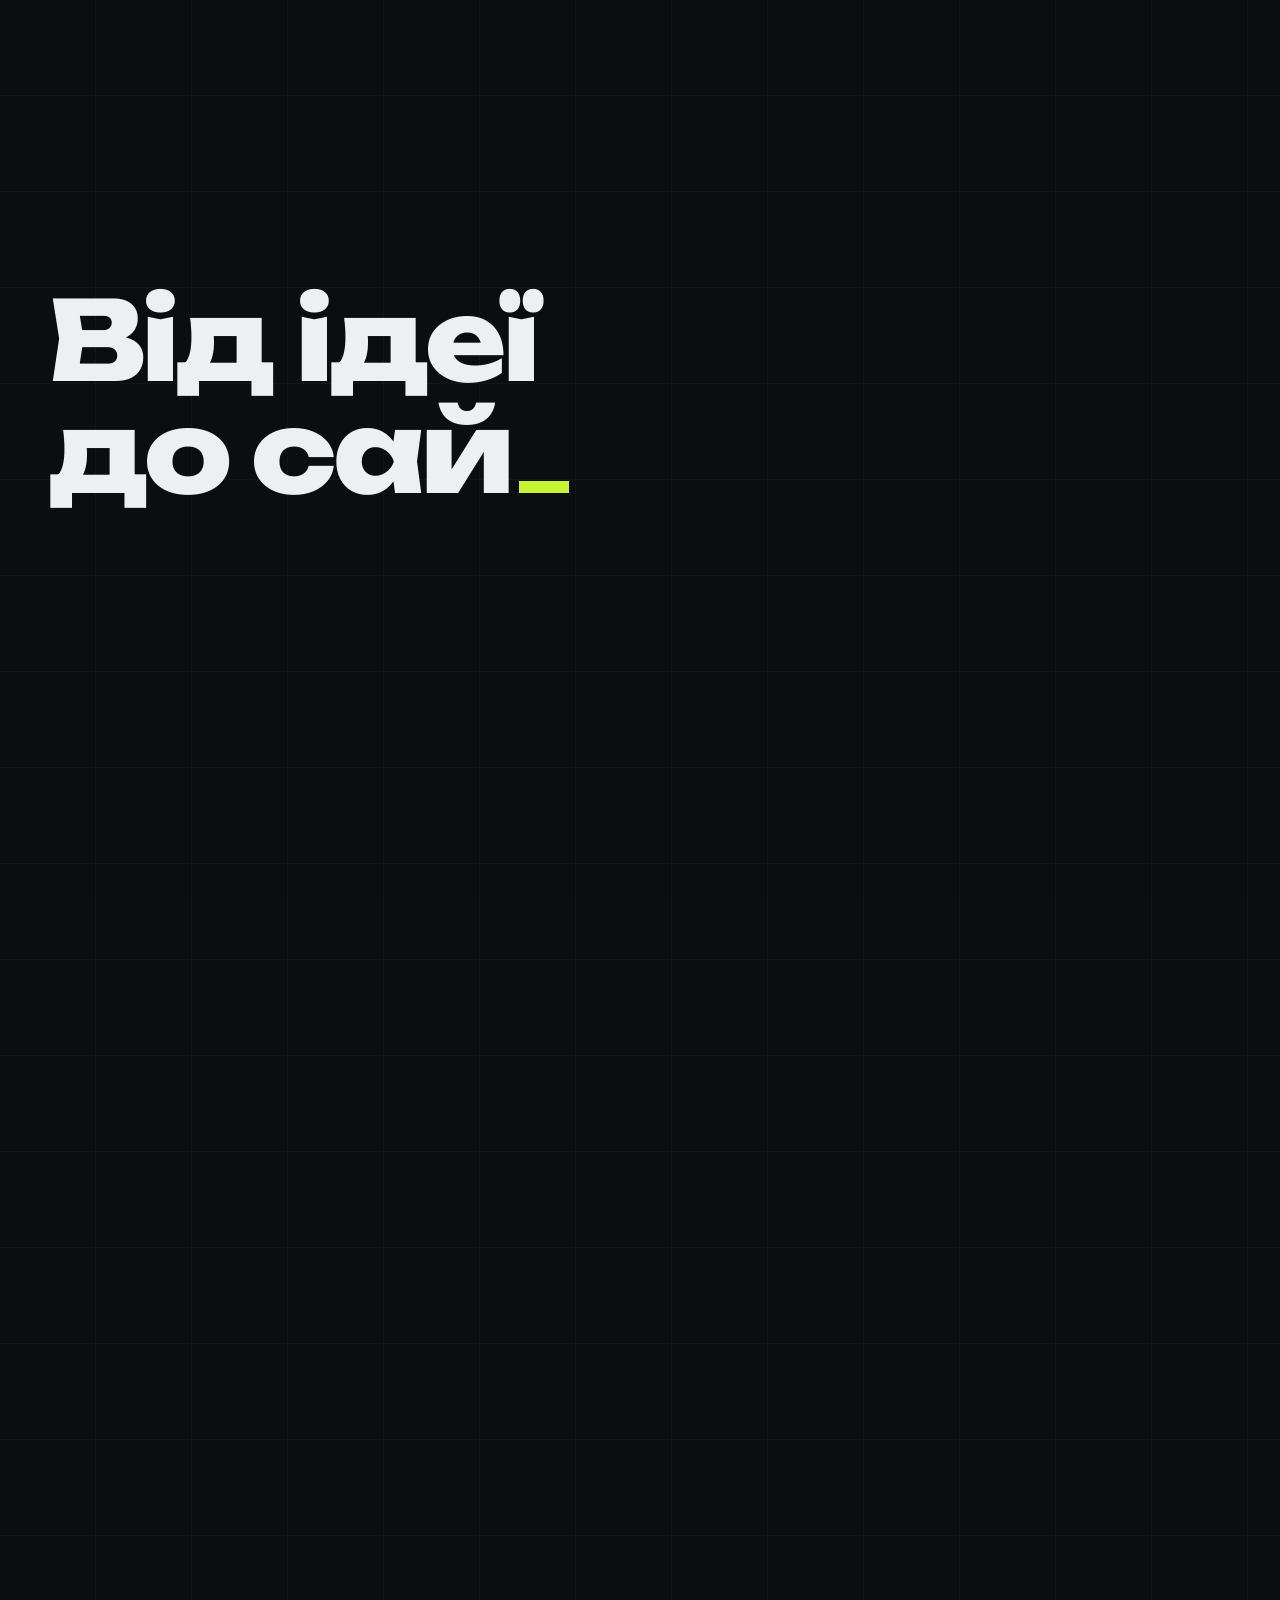
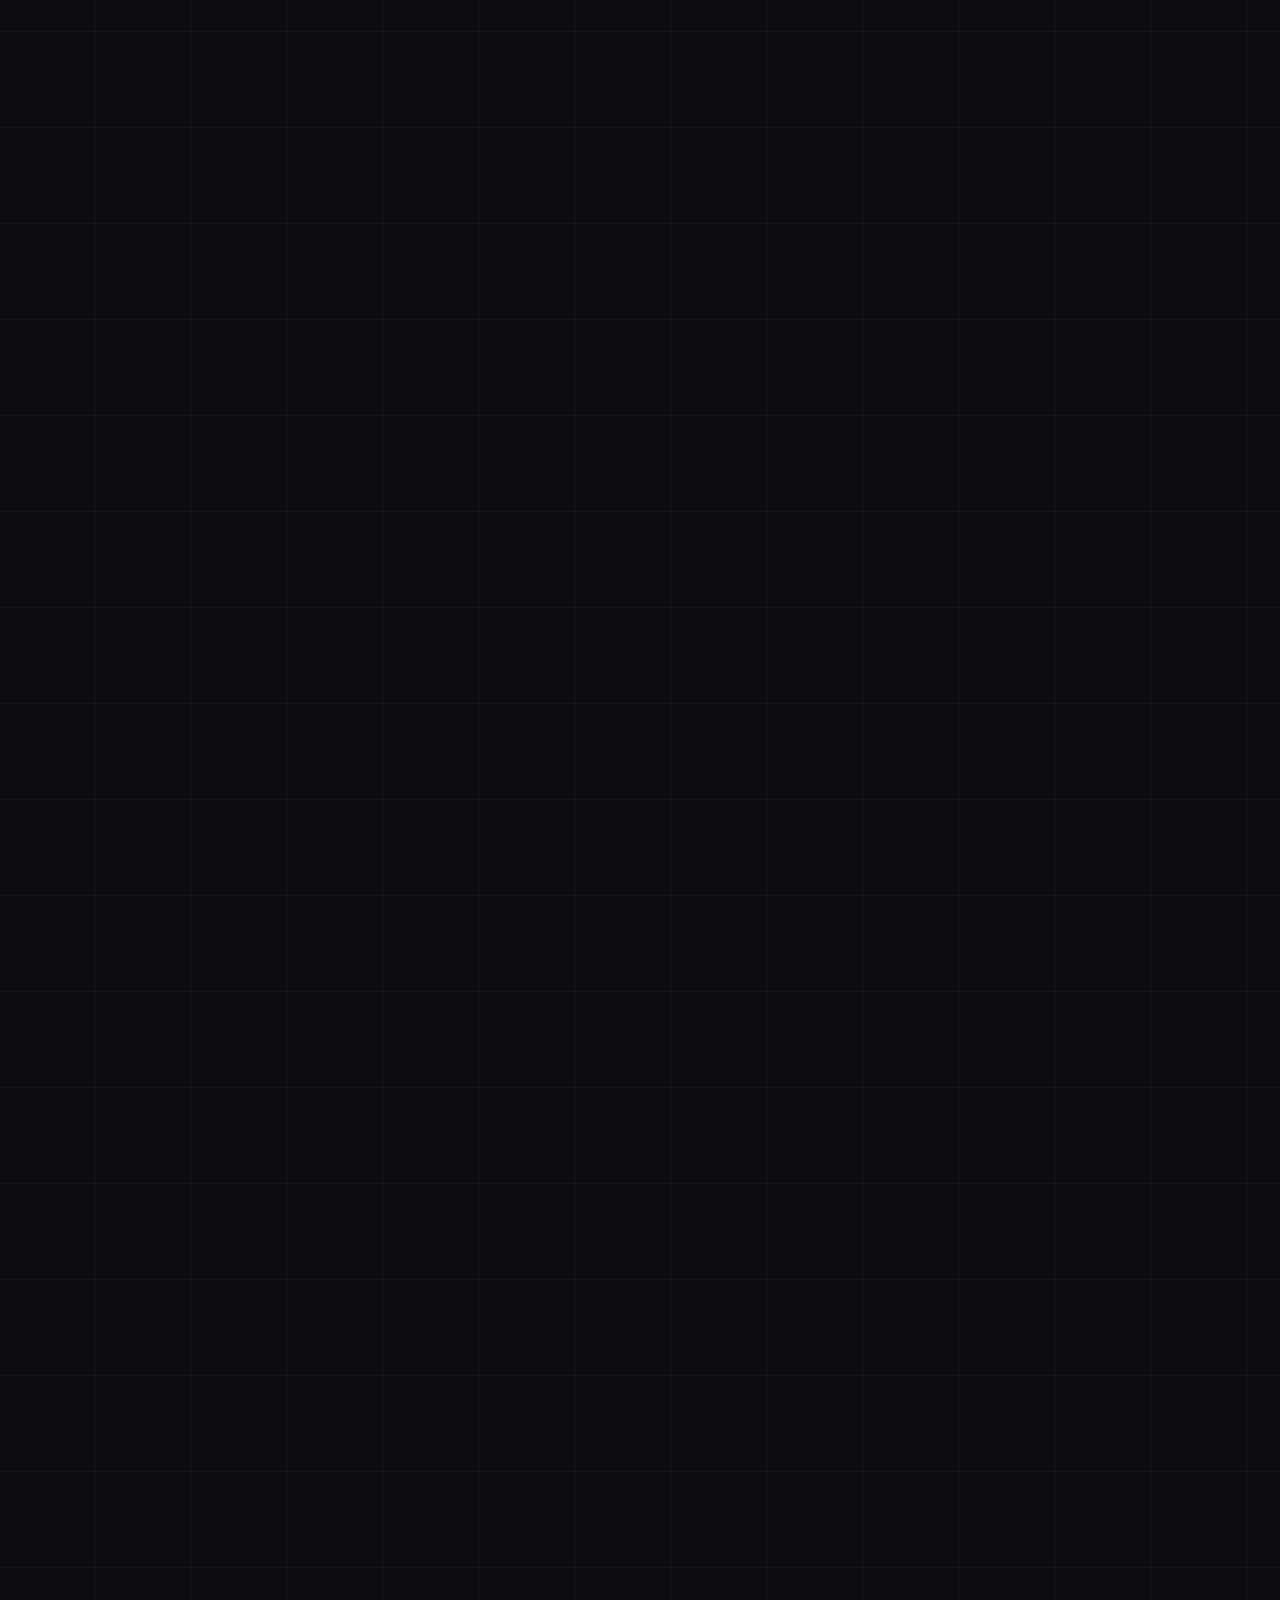
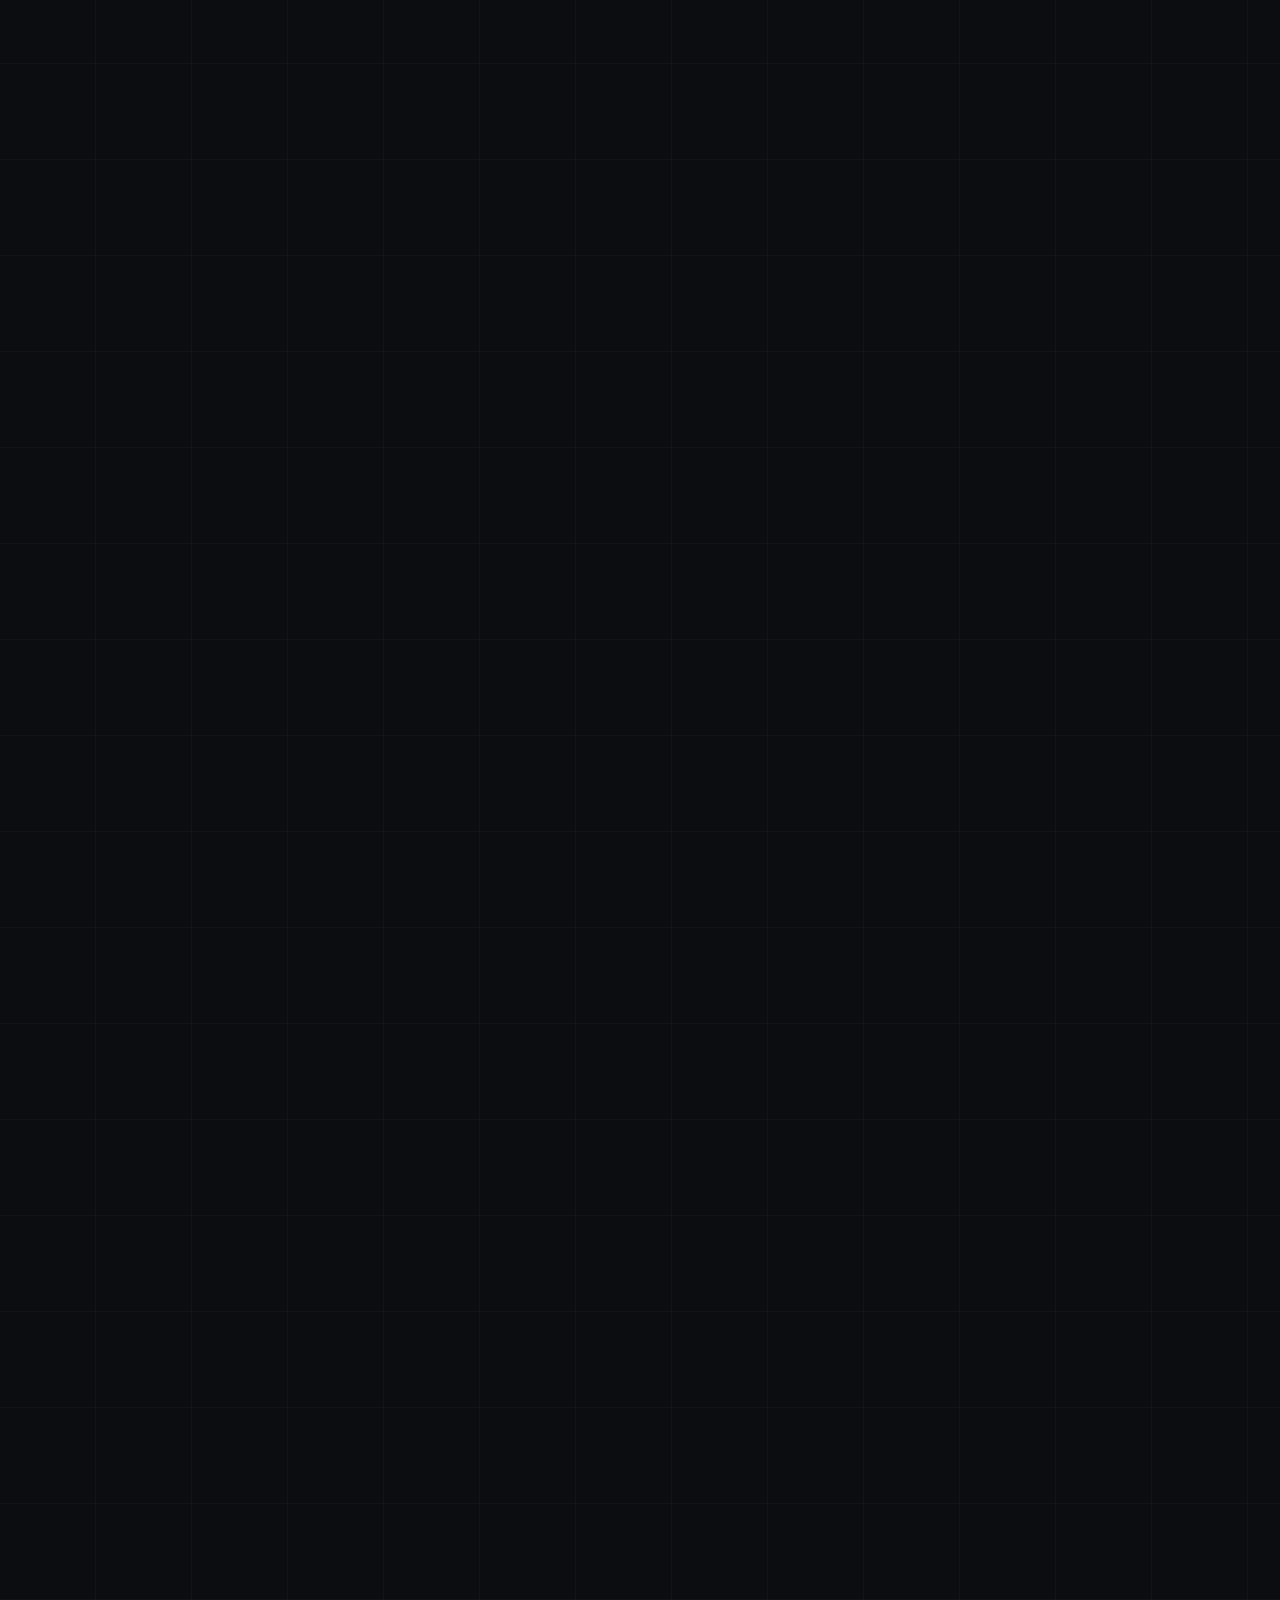
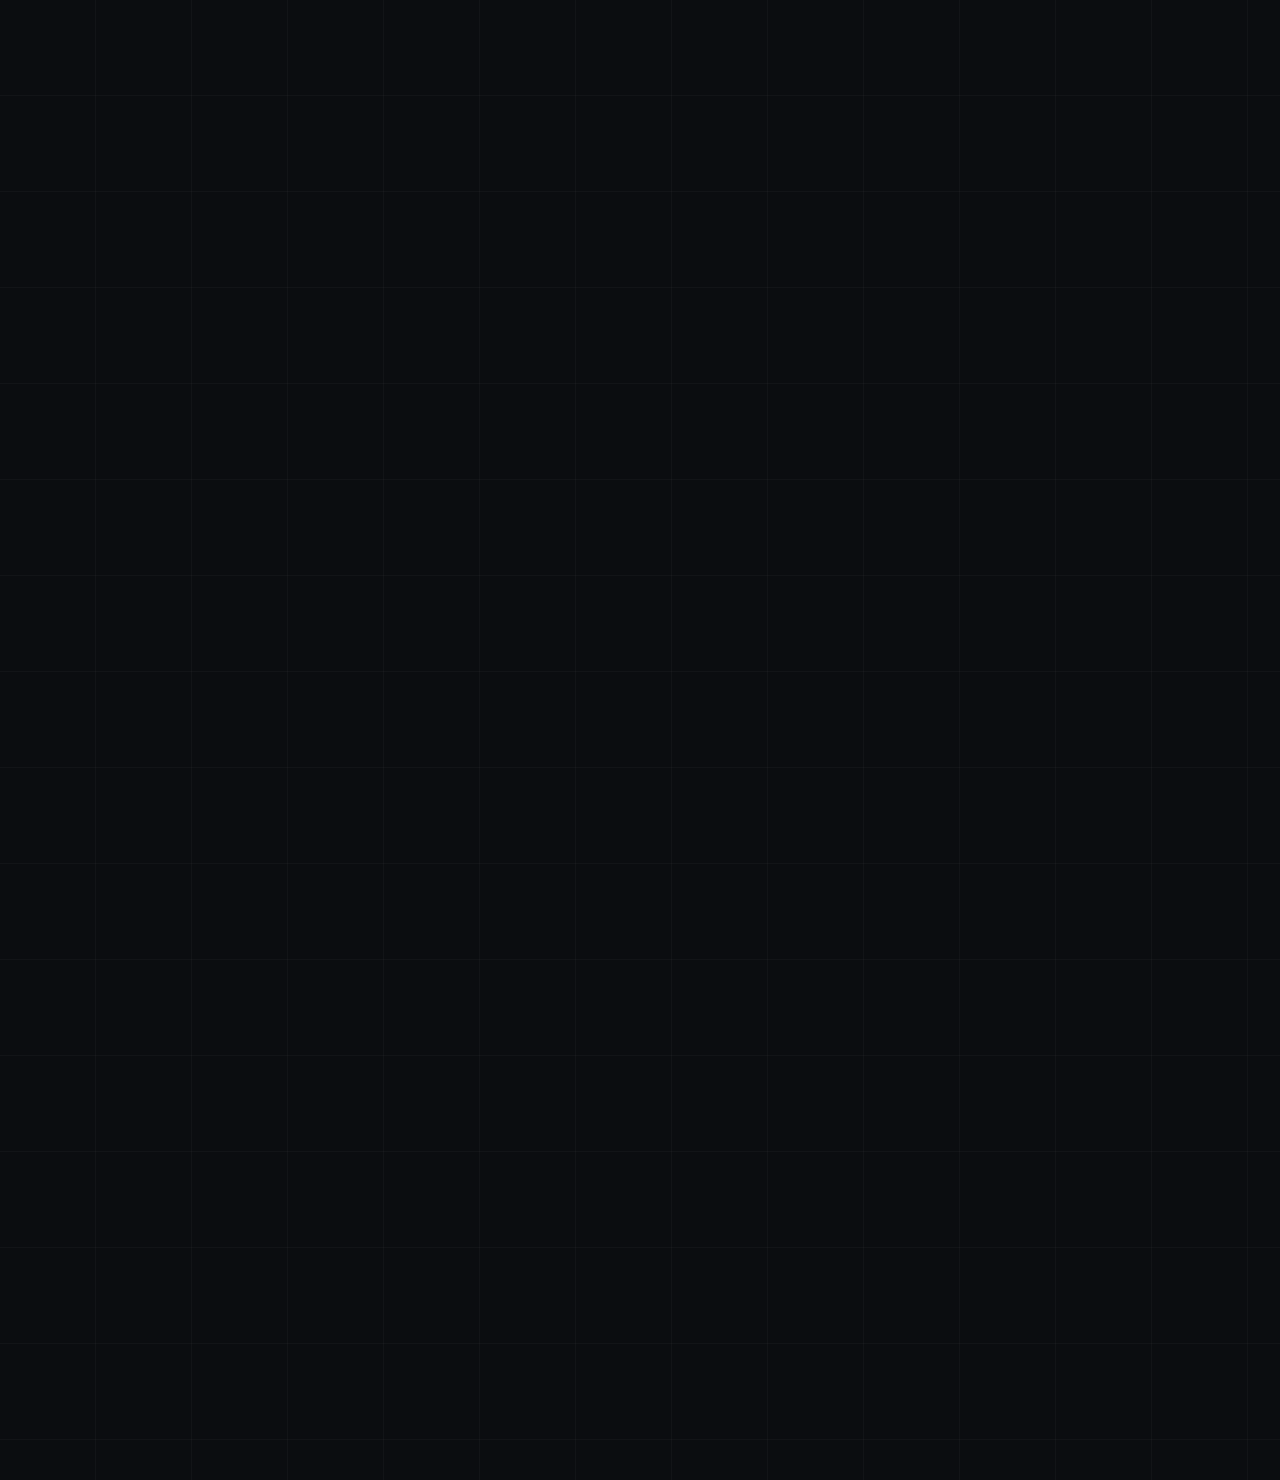
==== public/index.html @ 632d2061 "Роботи: список + велике прев'ю з перемиканням (десктоп), додано Техкарту Co-Authored-By: Claude Opus" ====
<!doctype html>
<html lang="uk">
<head>
<meta charset="utf-8">
<meta name="viewport" content="width=device-width,initial-scale=1">
<title>oleks_web — сайти для бізнесу під ключ</title>
<meta name="description" content="Лендинги та сайти для бізнесу, які приводять заявки одразу у ваш Telegram. Безкоштовний прототип першого екрана до оплати.">
<meta name="theme-color" content="#0B0D10">
<link rel="icon" href="favicon.svg" type="image/svg+xml">
<link rel="icon" href="favicon-32.png" sizes="32x32" type="image/png">
<link rel="apple-touch-icon" href="apple-touch-icon.png">
<meta property="og:type" content="website">
<meta property="og:url" content="https://oleks-web.pages.dev/">
<meta property="og:site_name" content="oleks_web">
<meta property="og:title" content="oleks_web — сайти для бізнесу під ключ">
<meta property="og:description" content="Сайти, які приводять заявки одразу у ваш Telegram. Безкоштовний прототип першого екрана до оплати.">
<meta property="og:image" content="https://oleks-web.pages.dev/og.jpg">
<meta property="og:image:width" content="1200">
<meta property="og:image:height" content="630">
<meta property="og:image:alt" content="oleks_web — Від ідеї до сайту, який продає">
<meta property="og:locale" content="uk_UA">
<meta name="twitter:card" content="summary_large_image">
<meta name="twitter:image" content="https://oleks-web.pages.dev/og.jpg">
<link rel="preconnect" href="https://fonts.googleapis.com">
<link rel="preconnect" href="https://fonts.gstatic.com" crossorigin>
<link href="https://fonts.googleapis.com/css2?family=Unbounded:wght@500;800&family=Onest:wght@400;500;600&family=JetBrains+Mono:wght@400;500&display=swap" rel="stylesheet">
<link rel="stylesheet" href="css/style.css?v=20261127">
</head>
<body class="intro">

<header class="hdr" id="hdr">
  <a href="#top" class="logo" aria-label="oleks_web — на початок"><b>o<span class="cur still"></span></b>oleks_web</a>
  <nav class="nav">
    <a href="#work">Роботи</a>
    <a href="#reviews">Відгуки</a>
    <a href="#process">Як працюю</a>
    <a href="#prices">Ціни</a>
    <a href="#faq">Питання</a>
    <a href="https://www.instagram.com/oleks_web/" target="_blank" rel="noopener" class="ig" aria-label="Instagram oleks_web"><svg viewBox="0 0 24 24" width="18" height="18" aria-hidden="true"><rect x="3" y="3" width="18" height="18" rx="5" fill="none" stroke="currentColor" stroke-width="1.8"/><circle cx="12" cy="12" r="4" fill="none" stroke="currentColor" stroke-width="1.8"/><circle cx="17.3" cy="6.7" r="1.2" fill="currentColor"/></svg></a>
    <a href="https://t.me/LysOleksandr" data-tg="header" target="_blank" rel="noopener" class="pill pill-tg">Telegram ↗</a>
  </nav>
</header>


<main id="top">

  <!-- ============ HERO ============ -->
  <section class="hero wrap">
    <canvas class="hero-grid" id="heroGrid" aria-hidden="true"></canvas>
    <h1 class="h1" id="h1" aria-label="Від ідеї до сайту, який продає"><span class="line"><span class="cur"></span></span></h1>
    <div class="foot">
      <p class="sub reveal" data-r>Розробка сайтів, з яких клієнт одразу розуміє, що ви пропонуєте, — і залишає заявку. Спершу безкоштовний прототип першого екрана: ви бачите свій сайт ще до оплати.</p>
      <div class="cta-row reveal d1" data-r id="heroCta">
        <a href="#work" class="tlink">Подивитися роботи</a>
        <a href="https://t.me/LysOleksandr" data-tg="hero" target="_blank" rel="noopener" class="btn">Отримати прототип безкоштовно</a>
      </div>
    </div>
    <div class="meta reveal d2" data-r><ul class="hfacts"><li>дизайн з нуля під ваш бізнес</li><li>прототип за 1–3 дні — безкоштовно</li><li>заявки одразу у ваш Telegram</li></ul><span>гортайте ↓</span></div>
  </section>

  <!-- ============ РОБОТИ ============ -->
  <section class="work wrap" id="work">
    <h2 class="h2">Кожен сайт — під <span id="kw1">конкретний бізнес</span></h2>

    <div class="wl">
      <div class="bento" id="wlist">
        <article class="case wi on" data-i="0" data-url="https://petrivska.com" data-host="petrivska.com">
          <a class="shot" href="https://petrivska.com" target="_blank" rel="noopener">
            <span class="bar"><i></i><i></i><i></i><em>petrivska.com</em></span>
            <span class="win"><img src="assets/img/cases/ecomind.jpg" alt="Сайт EcoMind System — перший екран" width="1600" height="1000" loading="lazy"></span>
          </a>
          <button class="wi-head" type="button"><span class="wi-name h3">EcoMind System</span><span class="tag">Бізнес-коучинг</span><i class="wi-bar" aria-hidden="true"></i></button>
          <p class="desc">Сайт для бізнес-коуча Валентини Петрівської. Послуги, підхід і запис на консультацію — заявки приходять одразу в Telegram.</p>
          <a class="go" href="https://petrivska.com" target="_blank" rel="noopener">petrivska.com ↗</a>
        </article>
        <article class="case wi" data-i="1" data-url="https://vndetail.com" data-host="vndetail.com">
          <a class="shot" href="https://vndetail.com" target="_blank" rel="noopener">
            <span class="bar"><i></i><i></i><i></i><em>vndetail.com</em></span>
            <span class="win"><img src="assets/img/cases/vn-detail.jpg" alt="Сайт VN Detail — перший екран" width="1600" height="1000" loading="lazy"></span>
          </a>
          <button class="wi-head" type="button"><span class="wi-name h3">VN Detail</span><span class="tag">Детейлінг · Вінниця</span><i class="wi-bar" aria-hidden="true"></i></button>
          <p class="desc">Клієнт надсилає фото авто й отримує оцінку, заявки — одразу в Telegram. Ціни й фото власник оновлює сам через адмінку.</p>
          <a class="go" href="https://vndetail.com" target="_blank" rel="noopener">vndetail.com ↗</a>
        </article>
        <article class="case wi" data-i="2" data-url="https://tekhkarta.pages.dev" data-host="tekhkarta.pages.dev">
          <a class="shot" href="https://tekhkarta.pages.dev" target="_blank" rel="noopener">
            <span class="bar"><i></i><i></i><i></i><em>tekhkarta.pages.dev</em></span>
            <span class="win"><img src="assets/img/cases/tekhkarta.jpg" alt="Сайт Техкарта — перший екран" width="1600" height="1000" loading="lazy"></span>
          </a>
          <button class="wi-head" type="button"><span class="wi-name h3">Техкарта</span><span class="tag">Ресторанний консалтинг</span><i class="wi-bar" aria-hidden="true"></i></button>
          <p class="desc">Сайт бренд-шефа, який відкриває заклади під ключ: фастфуд, кав'ярні, піцерії. Від порожнього приміщення до першого гостя — з цінами й етапами одразу на сайті.</p>
          <a class="go" href="https://tekhkarta.pages.dev" target="_blank" rel="noopener">tekhkarta.pages.dev ↗</a>
        </article>
        <article class="case wi" data-i="3" data-url="https://happy-finance-site.netlify.app" data-host="happy-finance-site.netlify.app">
          <a class="shot" href="https://happy-finance-site.netlify.app" target="_blank" rel="noopener">
            <span class="bar"><i></i><i></i><i></i><em>happy-finance-site.netlify.app</em></span>
            <span class="win"><img src="assets/img/cases/happy-finance.jpg" alt="Сайт Happy Finance — перший екран" width="1600" height="1000" loading="lazy"></span>
          </a>
          <button class="wi-head" type="button"><span class="wi-name h3">Happy Finance</span><span class="tag">Бухгалтерія · Кропивницький</span><i class="wi-bar" aria-hidden="true"></i></button>
          <p class="desc">Скрол-історія «робочий день 9:00 → 17:00» показує, від чого звільняє бухгалтерський супровід.</p>
          <a class="go" href="https://happy-finance-site.netlify.app" target="_blank" rel="noopener">happy-finance-site.netlify.app ↗</a>
        </article>
        <article class="case wi" data-i="4" data-url="https://korona-hills.netlify.app" data-host="korona-hills.netlify.app">
          <a class="shot" href="https://korona-hills.netlify.app" target="_blank" rel="noopener">
            <span class="bar"><i></i><i></i><i></i><em>korona-hills.netlify.app</em></span>
            <span class="win"><img src="assets/img/cases/krona-hills.jpg" alt="Сайт Krona Hills — перший екран" width="1600" height="1000" loading="lazy"></span>
          </a>
          <button class="wi-head" type="button"><span class="wi-name h3">Krona Hills</span><span class="tag">Нерухомість</span><i class="wi-bar" aria-hidden="true"></i></button>
          <p class="desc">Лендинг ЖК у лісі, який продає не квадратні метри, а життя серед сосен. Інтерактивна мапа, калькулятор, хід будівництва.</p>
          <a class="go" href="https://korona-hills.netlify.app" target="_blank" rel="noopener">korona-hills.netlify.app ↗</a>
        </article>
      </div>
      <div class="wprev" aria-hidden="true">
        <a class="shot" id="featShot" href="https://petrivska.com" target="_blank" rel="noopener" tabindex="-1">
          <span class="bar"><i></i><i></i><i></i><em id="wpHost">petrivska.com</em></span>
          <span class="win">
          <img class="wp-img on" src="assets/img/cases/ecomind.jpg" alt="" width="1600" height="1000">
          <img class="wp-img" src="assets/img/cases/vn-detail.jpg" alt="" width="1600" height="1000" loading="lazy">
          <img class="wp-img" src="assets/img/cases/tekhkarta.jpg" alt="" width="1600" height="1000" loading="lazy">
          <img class="wp-img" src="assets/img/cases/happy-finance.jpg" alt="" width="1600" height="1000" loading="lazy">
          <img class="wp-img" src="assets/img/cases/krona-hills.jpg" alt="" width="1600" height="1000" loading="lazy">
          </span>
        </a>
        <div class="wp-info"><p class="desc" id="wpDesc">Сайт для бізнес-коуча Валентини Петрівської. Послуги, підхід і запис на консультацію — заявки приходять одразу в Telegram.</p><a class="go" id="wpGo" href="https://petrivska.com" target="_blank" rel="noopener" tabindex="-1">petrivska.com ↗</a></div>
      </div>
    </div>
    <div class="dots" id="dots" aria-hidden="true"><i class="on"></i><i></i><i></i><i></i><i></i></div>
  </section>

  <!-- ============ ВІДГУКИ ============ -->
  <section class="reviews wrap" id="reviews">
    <h2 class="h2">Що кажуть клієнти</h2>
    <div class="rv-grid">
      <figure class="rv">
        <button class="note-vid" id="noteVid" type="button" aria-label="Увімкнути відгук зі звуком">
          <video id="review" src="assets/video/review-valentyna.mp4" poster="assets/video/review-poster.jpg" muted loop playsinline preload="metadata"></video>
          <span class="snd" id="snd">🔊 Слухати</span>
        </button>
        <blockquote><p>«Співпраця була надзвичайно легкою й комфортною. Все було прийнято до уваги — зроблено так, як я тільки могла мріяти.»</p></blockquote>
        <figcaption><b>Валентина Петрівська</b><span>бізнес-коуч, засновниця EcoMind System</span><a class="go" href="https://petrivska.com" target="_blank" rel="noopener">petrivska.com ↗</a></figcaption>
      </figure>
      <figure class="rv">
        <span class="rv-ava"><img src="assets/img/vn-detail-logo.jpg" alt="Логотип VN Detail" width="148" height="148" loading="lazy"></span>
        <blockquote><p>«Все супер! Роботу виконано швидко й чітко, враховано всі деталі, завжди на зв'язку. Гарний підхід до роботи.»</p></blockquote>
        <figcaption><b>VN Detail</b><span>детейлінг-студія, Вінниця</span><a class="go" href="https://vndetail.com" target="_blank" rel="noopener">vndetail.com ↗</a></figcaption>
      </figure>
    </div>
  </section>

  <!-- ============ ЯК ПРАЦЮЮ ============ -->
  <section class="process wrap" id="process">
    <h2 class="h2">Від першого повідомлення до&nbsp;<span id="kw2">заявок із сайту</span></h2>
    <ol class="flow" id="flow">
      <li class="fs">
        <div class="fs-top"><span class="fs-n">01</span><span class="fs-t">5 хв</span></div>
        <h3>Пишете в Telegram</h3>
        <p>Пара слів про бізнес і посилання на Instagram.</p>
      </li>
      <li class="fs">
        <div class="fs-top"><span class="fs-n">02</span><span class="fs-t">1–3 дні</span></div>
        <h3>Прототип першого екрана</h3>
        <p>Безкоштовно — ви бачите сайт ще до оплати.</p>
      </li>
      <li class="fs">
        <div class="fs-top"><span class="fs-n">03</span><span class="fs-t">3–7 днів</span></div>
        <h3>Доопрацьовуємо разом</h3>
        <p>Тексти, фото, ціни — два кола правок у ціні.</p>
      </li>
      <li class="fs">
        <div class="fs-top"><span class="fs-n">04</span><span class="fs-t">1 день</span></div>
        <h3>Запуск і заявки</h3>
        <p>Сайт онлайн, заявки — одразу у ваш Telegram.</p>
      </li>
    </ol>
  </section>

  <!-- ============ ЦІНИ ============ -->
  <section class="prices wrap" id="prices">
    <div class="sec-head">
      <h2 class="h2">Скільки коштує</h2>
    </div>

    <div class="calc" data-type="landing">
      <div class="calc-opts">
        <p class="c-label">Що потрібно?</p>
        <div class="seg" role="radiogroup" aria-label="Тип сайту">
          <button class="opt on" type="button" role="radio" aria-checked="true" data-type="landing">
            <span class="dot"></span><b>Лендинг</b>
            <span class="o-d">Одна сторінка, яка веде до заявки. Для послуги, акції чи запуску.</span>
          </button>
          <button class="opt" type="button" role="radio" aria-checked="false" data-type="multi">
            <span class="dot"></span><b>Багатосторінковий сайт або каталог</b>
            <span class="o-d">Окремі сторінки під послуги, ціни, кейси або вітрина товарів. Для компанії з кількома напрямками.</span>
          </button>
          <button class="opt" type="button" role="radio" aria-checked="false" data-type="complex">
            <span class="dot"></span><b>Складний проєкт</b>
            <span class="o-d">Квізи, калькулятори вартості, онлайн-бронювання, інтеграція з CRM та оплатою.</span>
          </button>
          <button class="opt" type="button" role="radio" aria-checked="false" data-type="shop">
            <span class="dot"></span><b>Інтернет-магазин</b>
            <span class="o-d">Каталог, кошик, онлайн-оплата і Нова Пошта. Товари додаєте самі через адмінку.</span>
          </button>
        </div>
        <p class="c-label">Додатково</p>
        <div class="adds">
          <button class="tog" type="button" aria-pressed="false" data-add="bot">
            <span class="ck"></span><b>Telegram-бот</b>
            <span class="o-d">Запис клієнтів і відповіді на типові питання</span>
            <em>+ від 5 000 грн</em>
          </button>
          <button class="tog" type="button" aria-pressed="false" data-add="app">
            <span class="ck"></span><b>Mini App у Telegram</b>
            <span class="o-d">Каталог, запис чи замовлення прямо в Telegram</span>
            <em>+ від 12 000 грн</em>
          </button>
          <button class="tog" type="button" aria-pressed="false" data-add="pay">
            <span class="ck"></span><b>Онлайн-оплата</b>
            <span class="o-d">Monobank, LiqPay або WayForPay</span>
            <em data-p="+ від 3 000 грн">+ від 3 000 грн</em>
          </button>
          <button class="tog" type="button" aria-pressed="false" data-add="lang">
            <span class="ck"></span><b>Ще одна мова</b>
            <span class="o-d">Будь-яка — для клієнтів з інших країн</span>
            <em>+ від 3 000 грн</em>
          </button>
        </div>
      </div>

      <div class="calc-res" aria-live="polite">
        <p class="c-label">Ваш сайт</p>
        <p class="c-price"><span class="from">від</span><span id="cPrice">11 000</span><span class="uah">грн</span><span class="cur"></span></p>
        <ul class="c-list" id="cList">
          <li>Дизайн з нуля, без шаблонів</li>
          <li>Структура й тексти під заявки</li>
          <li data-t="multi">Сторінки під послуги або каталог</li>
          <li data-t="complex">Квізи, бронювання, CRM, оплата</li>
          <li data-t="shop">Кошик, оплата, Нова Пошта</li>
          <li data-t="shop">Адмінка — товари додаєте самі</li>
          <li data-t="multi complex shop">SEO — щоб знаходили в Google</li>
          <li>Заявки в Telegram + пікселі реклами</li>
          <li>Адаптив, домен, 2 кола правок</li>
          <li data-a="bot">Telegram-бот під ваші задачі</li>
          <li data-a="app">Mini App у Telegram</li>
          <li data-a="pay">Онлайн-оплата на сайті</li>
          <li data-a="lang">Ще одна мова сайту</li>
        </ul>
        <p class="c-term">Термін: <b id="cTerm">5–10 днів</b></p>
        <a href="https://t.me/LysOleksandr" data-tg="price" target="_blank" rel="noopener" class="btn">Дізнатися точну ціну</a>
        <p class="c-free"><span class="dot-l"></span>Прототип першого екрана — безкоштовно, до будь-якої оплати</p>
      </div>
    </div>
  </section>

  <!-- ============ ПИТАННЯ ============ -->
  <section class="faq wrap" id="faq">
    <div class="sec-head faq-head">
      <h2 class="h2">Перш ніж написати</h2>
      <div class="faq-cta">
        <p class="fc-t">Не знайшли відповіді?</p>
        <p class="fc-d">Напишіть у Telegram — відповідаю швидко й по суті.</p>
        <a href="https://t.me/LysOleksandr" data-tg="faq" target="_blank" rel="noopener" class="btn-line">Поставити питання ↗</a>
      </div>
      <div class="chat" id="chat" aria-hidden="true">
        <span class="bub">А скільки коштує лендинг?</span>
        <span class="bub me">Коли буде прототип?</span>
        <span class="bub">Можна з Telegram-ботом?</span>
        <span class="bub me">А тексти ви пишете?</span>
        <span class="bub">Сайт буде видно в Google?</span>
        <span class="bub me">Можна оплату на сайті?</span>
      </div>
    </div>
    <div class="qs" id="qs">
      <div class="q">
        <button class="q-btn" type="button" aria-expanded="false">А якщо прототип не сподобається?<i class="plus" aria-hidden="true"></i></button>
        <div class="q-a"><div><p>Ви нічого не платите і нічого не винні. Або скажіть, що не так, — спробую інший підхід.</p></div></div>
      </div>
      <div class="q">
        <button class="q-btn" type="button" aria-expanded="false">Скільки часу це займає?<i class="plus" aria-hidden="true"></i></button>
        <div class="q-a"><div><p>Прототип першого екрана — 1–3 дні. Лендинг під ключ — 5–10 днів, багатосторінковий сайт — 1–2 тижні, складний проєкт — 2–3 тижні. Багато залежить від того, як швидко є матеріали: фото, ціни, інформація про послуги.</p></div></div>
      </div>
      <div class="q">
        <button class="q-btn" type="button" aria-expanded="false">Хто пише тексти?<i class="plus" aria-hidden="true"></i></button>
        <div class="q-a"><div><p>Найкраще — разом: ви розповідаєте про бізнес, я перетворюю це на тексти, які продають. Немає часу — напишу сам, ви лише погодите.</p></div></div>
      </div>
      <div class="q">
        <button class="q-btn" type="button" aria-expanded="false">Чи будуть щомісячні платежі?<i class="plus" aria-hidden="true"></i></button>
        <div class="q-a"><div><p>Ні. На відміну від конструкторів, абонплати немає — хостинг безкоштовний. Щороку продовжується лише домен (адреса сайту).</p></div></div>
      </div>
      <div class="q">
        <button class="q-btn" type="button" aria-expanded="false">Як змінити ціни чи фото після запуску?<i class="plus" aria-hidden="true"></i></button>
        <div class="q-a"><div><p>Напишіть мені — внесу. Перший місяць після запуску дрібні правки безкоштовні. Далі — разово або на супроводі від 1 500 грн/міс: правки, оновлення і контроль, щоб сайт працював без збоїв.</p></div></div>
      </div>
      <div class="q">
        <button class="q-btn" type="button" aria-expanded="false">Як відбувається оплата?<i class="plus" aria-hidden="true"></i></button>
        <div class="q-a"><div><p>50% перед стартом, 50% — після здачі сайту.</p></div></div>
      </div>
    </div>
  </section>

  <!-- ============ ФІНАЛ ============ -->
  <section class="final wrap" id="final">

    <h2 class="h-final">Ваш сайт —<br>наступний<span class="cur" id="fCur"></span></h2>
    <p class="f-sub">Напишіть пару слів про свій бізнес — за 1–3 дні покажу, як може виглядати ваш сайт. Безкоштовно.</p>

    <div class="f-grid">
      <div class="f-tg">
        <a href="https://t.me/LysOleksandr" data-tg="final" target="_blank" rel="noopener" class="btn btn-xl">Написати в Telegram ↗</a>
        <p class="f-handle">@LysOleksandr · зазвичай відповідаю протягом дня</p>
      </div>

      <form class="lf" id="lead" novalidate>
        <p class="lead-t">Або залиште контакт — напишу сам</p>
        <div class="fields">
          <label class="fld"><span>Ім'я</span><input name="name" type="text" autocomplete="name" required maxlength="60" placeholder="Як до вас звертатися"></label>
          <label class="fld"><span>Телефон</span><input name="phone" type="tel" autocomplete="tel" inputmode="tel" required maxlength="17" placeholder="+380 __ ___ __ __"></label>
        </div>
        <fieldset class="via">
          <legend>Як вам зручніше?</legend>
          <label><input type="radio" name="via" value="Telegram" checked><span>Telegram</span></label>
          <label><input type="radio" name="via" value="Viber"><span>Viber</span></label>
          <label><input type="radio" name="via" value="WhatsApp"><span>WhatsApp</span></label>
        </fieldset>
        <input class="hp" type="text" name="company" tabindex="-1" autocomplete="off" aria-hidden="true">
        <button class="btn-line" type="submit" id="leadBtn">Отримати прототип</button>
        <p class="lead-msg" id="leadMsg" role="status"></p>
        <p class="lf-note">Номер потрібен лише, щоб зв'язатися з вами. Нікому не передаю.</p>
      </form>
    </div>
  </section>
</main>

<footer class="ftr wrap">
  <a href="#top" class="logo"><b>o<span class="cur still"></span></b>oleks_web</a>
  <nav class="ftr-links">
    <a href="https://t.me/LysOleksandr" data-tg="footer" target="_blank" rel="noopener">Telegram</a>
    <a href="https://www.instagram.com/oleks_web/" target="_blank" rel="noopener">Instagram</a>
    <a href="mailto:oleksandr.sites@gmail.com">oleksandr.sites@gmail.com</a>
  </nav>
  <p class="ftr-c">© 2026 oleks_web</p>
</footer>



<svg class="thread" id="thread" aria-hidden="true"><path id="path"/><path id="path2"/></svg>

<script src="js/main.js?v=20261127"></script>
</body>
</html>
---- public/css/style.css ----
/* ================= tokens ================= */
:root{
  --bg:#0B0D10; --surface:#13161B; --surface2:#1A1E24; --line:#22272E;
  --text:#EDEFF2; --text2:#C4C9D0; --muted:#8B929C; --dim:#7A818B; --lime:#C6F432; --ink:#0B0D10;
  --f-head:'Unbounded',sans-serif; --f-body:'Onest',sans-serif; --f-mono:'JetBrains Mono',monospace;
  --pad:48px; --max:1440px;
  --ease:cubic-bezier(.7,0,.2,1); --out:cubic-bezier(.2,.7,.2,1);
}
*{box-sizing:border-box;margin:0;padding:0}
html{background:var(--bg);scroll-behavior:smooth;scroll-padding-top:84px}
body{background:var(--bg);color:var(--text);font-family:var(--f-body);-webkit-font-smoothing:antialiased;overflow-x:hidden;
  background-image:linear-gradient(rgba(255,255,255,.028) 1px,transparent 1px),linear-gradient(90deg,rgba(255,255,255,.028) 1px,transparent 1px);
  background-size:96px 96px;background-position:-1px -1px}
a{color:inherit;text-decoration:none}
button{font:inherit;color:inherit;background:none;border:0;cursor:pointer}
img,video{display:block;max-width:100%}
.wrap{max-width:var(--max);margin:0 auto;padding-left:var(--pad);padding-right:var(--pad)}

/* ================= курсор ================= */
.cur{display:inline-block;width:.46em;height:.11em;background:var(--lime);margin-left:.08em;vertical-align:baseline;animation:blink 1.05s steps(1) infinite}
.cur.still{animation:none}
@keyframes blink{50%{opacity:0}}

/* ================= типографіка ================= */
.h1{font-family:var(--f-head);font-weight:800;letter-spacing:-.035em;line-height:1.02}
.h1{font-size:clamp(48px,8.6vw,138px)}
.h2{font-family:var(--f-head);font-weight:800;font-size:clamp(30px,4.4vw,68px);letter-spacing:-.03em;line-height:1.08}
.h3{font-family:var(--f-head);font-weight:800;font-size:clamp(20px,1.9vw,28px);letter-spacing:-.02em;line-height:1.15}
.desc{font-size:17px;line-height:1.6;color:var(--text2);margin-top:12px;max-width:52ch}
.go{display:inline-block;margin-top:16px;font-size:16px;color:var(--muted);border-bottom:1px solid var(--line);padding-bottom:3px;transition:color .2s,border-color .2s}
.go:hover{color:var(--lime);border-color:var(--lime)}
.lime{color:var(--lime)}
#kw1,#kw2{white-space:nowrap}
.ghost{visibility:hidden}
/* курсор-заглушка до старту інтро — розміром як моно-«ідея» */
.h1 .line>.cur:only-child{font-size:20px}

/* ================= кнопки ================= */
.btn{display:inline-flex;align-items:center;justify-content:center;height:58px;padding:0 30px;border-radius:999px;background:var(--lime);color:var(--ink);
  font-weight:600;font-size:16px;transition:transform .25s var(--ease)}
.btn:hover{transform:translateY(-2px)}
.tlink{font-size:16px;color:var(--muted);border-bottom:1px solid var(--line);padding-bottom:3px}
.tlink:hover{color:var(--text);border-color:var(--text)}
.pill{display:inline-flex;align-items:center;height:42px;padding:0 20px;font-size:15px;border:1px solid var(--line);border-radius:999px;color:var(--text);transition:border-color .2s}
.pill:hover{border-color:var(--lime)}

/* ================= хедер ================= */
.hdr{position:fixed;inset:0 0 auto;z-index:40;display:flex;align-items:center;justify-content:space-between;padding:20px var(--pad);
  opacity:0;transform:translateY(-8px);transition:opacity .7s,transform .7s var(--ease),background .3s,border-color .3s;border-bottom:1px solid transparent}
.hdr.on{opacity:1;transform:none}
.hdr.solid{background:rgba(11,13,16,.82);backdrop-filter:blur(14px);-webkit-backdrop-filter:blur(14px);border-color:var(--line)}
.logo{display:flex;align-items:center;gap:10px;font-family:var(--f-head);font-weight:500;font-size:16px}
.logo b{font-weight:800;font-size:20px;display:inline-flex;align-items:baseline}
.nav{display:flex;align-items:center;gap:30px;font-size:15px;color:var(--muted)}
.nav a:hover{color:var(--text)}
.nav .pill:hover{color:var(--text)}
.pill-tg{border-color:rgba(198,244,50,.45);background:rgba(198,244,50,.08);color:var(--lime);font-weight:500}
.nav .pill-tg:hover{border-color:var(--lime);background:rgba(198,244,50,.16);color:var(--lime)}
.ig{display:inline-grid;place-items:center;width:42px;height:42px;margin-right:-18px;border:1px solid var(--line);border-radius:50%;color:var(--text2);transition:border-color .2s,color .2s}
.nav .ig:hover{border-color:var(--muted);color:var(--text)}

/* ================= інтро: збирання на місці ================= */
body.intro main>section:not(.hero),body.intro .ftr{opacity:0;transition:none}
main>section,.ftr{transition:opacity .6s}
.grow{position:relative;display:inline-block;white-space:nowrap;transform-origin:0 80%;will-change:transform,filter}
.grow.mono{font-family:var(--f-mono);font-weight:400;letter-spacing:0;color:var(--muted)}
.grow.growing{transition:transform .8s var(--ease),filter .8s var(--ease)}
.grow .pre{display:inline-block;max-width:0;overflow:hidden;vertical-align:bottom;transition:max-width .5s var(--ease)}
.grow .pre.in{max-width:4em}
/* рамка «виділеного об'єкта», як у Figma */
.sel{position:absolute;inset:-.06em -.1em -.04em -.08em;border:1px solid var(--lime);opacity:0;transition:opacity .25s;pointer-events:none}
.sel i{position:absolute;width:8px;height:8px;background:var(--bg);border:1px solid var(--lime)}
.sel i:nth-child(1){left:-4px;top:-4px}.sel i:nth-child(2){right:-4px;top:-4px}
.sel i:nth-child(3){left:-4px;bottom:-4px}.sel i:nth-child(4){right:-4px;bottom:-4px}
.sel b{position:absolute;left:50%;top:calc(100% + 10px);transform:translate(-50%,4px);padding:3px 8px;border-radius:5px;background:var(--lime);color:var(--ink);
  font-family:var(--f-mono);font-weight:500;font-size:13px;letter-spacing:0;line-height:1.4;white-space:nowrap;opacity:0;transition:opacity .25s,transform .3s var(--out)}
.sel b:empty{display:none}
.grow.sel-on .sel{opacity:1}
.grow.dim-on .sel b{opacity:1;transform:translate(-50%,0)}
/* колір: лаймова заливка проходить по слову */
.hs{position:relative}
.hs.sweep::after{content:"";position:absolute;left:-.04em;right:-.04em;top:.12em;bottom:.02em;background:var(--lime);animation:sweep .55s var(--ease) both}
@keyframes sweep{0%{transform:scaleX(0);transform-origin:left}48%{transform:scaleX(1);transform-origin:left}52%{transform:scaleX(1);transform-origin:right}100%{transform:scaleX(0);transform-origin:right}}

/* ================= reveal ================= */
.reveal{opacity:0;transform:translateY(14px);transition:opacity .8s,transform .8s var(--ease)}
.reveal.on{opacity:1;transform:none}
.reveal.d1{transition-delay:.12s}.reveal.d2{transition-delay:.24s}

/* ================= hero ================= */
.hero-grid{display:none;position:absolute;top:0;pointer-events:none;z-index:0}
.hero>*:not(.hero-grid){position:relative;z-index:1}
.hero{position:relative;min-height:100svh;padding-top:120px;padding-bottom:44px;display:flex;flex-direction:column;justify-content:flex-end}
.line{display:block;white-space:nowrap}
.foot{position:relative;display:grid;grid-template-columns:minmax(0,1fr) auto;align-items:end;gap:32px;margin-top:48px;padding-top:28px}
.foot::before{content:"";position:absolute;left:0;right:0;top:0;height:1px;background:var(--lime);transform:scaleX(0);transform-origin:left;transition:transform .7s var(--ease),background .6s}
.foot.on::before{transform:scaleX(1)}
.foot.done::before{background:var(--line)}
.sub{max-width:480px;font-size:18px;line-height:1.55;color:var(--text2)}
.cta-row{display:flex;align-items:center;gap:28px}
.meta{display:flex;justify-content:space-between;align-items:center;gap:24px;margin-top:28px;font-family:var(--f-mono);font-size:13px;color:var(--dim)}
.hfacts{display:flex;flex-wrap:wrap;gap:8px 28px;list-style:none;font-family:var(--f-body);font-size:15px;color:var(--text2)}
.hfacts li{position:relative;padding-left:16px}
.hfacts li::before{content:"";position:absolute;left:0;top:50%;width:6px;height:6px;margin-top:-3px;border-radius:50%;background:var(--lime)}

/* ================= нитка ================= */
.thread{position:absolute;top:0;left:0;pointer-events:none;z-index:5;overflow:visible}
.thread path{fill:none;stroke:var(--lime);stroke-width:2;stroke-linecap:round;stroke-linejoin:round}

/* ================= рамка-браузер ================= */
.shot{position:relative;display:block;border-radius:18px;overflow:hidden;background:var(--surface);border:1px solid var(--line)}
.shot .bar{display:flex;align-items:center;gap:6px;height:34px;padding:0 14px;border-bottom:1px solid var(--line);background:var(--surface)}
.shot .bar i{width:9px;height:9px;border-radius:50%;background:#2A2F37}
.shot .bar em{margin-left:10px;font-style:normal;font-family:var(--f-mono);font-size:12px;color:var(--muted);white-space:nowrap;overflow:hidden;text-overflow:ellipsis}
.shot .win{display:block;aspect-ratio:16/10;overflow:hidden;background:var(--surface2)}
.shot .win img{display:block;width:100%;height:100%;object-fit:cover;object-position:top;transition:transform .8s var(--out)}
.shot:hover .win img{transform:scale(1.025)}
.shot .ph{display:grid;place-items:center;aspect-ratio:16/10;background:#F3EEE8;color:#102662;font-family:var(--f-mono);font-size:14px;text-align:center;padding:16px}

/* ================= роботи ================= */
.work{padding-top:22vh;padding-bottom:12vh;position:relative}
.work .h2{max-width:15ch}
.note-vid{position:relative;width:148px;height:148px;border-radius:50%;overflow:hidden;flex:none;
  box-shadow:0 0 0 2px var(--bg),0 0 0 3px rgba(198,244,50,.6)}
.note-vid video{width:100%;height:100%;object-fit:cover;transform:scale(1.04)}
.snd{position:absolute;left:50%;bottom:12px;transform:translateX(-50%);padding:5px 10px;border-radius:999px;background:rgba(11,13,16,.75);
  font-size:13px;font-weight:500;white-space:nowrap;backdrop-filter:blur(6px);transition:opacity .25s}
.note-vid.playing .snd{opacity:0}
/* ВІДГУКИ */
.reviews{padding-top:14vh;padding-bottom:4vh}
.rv-grid{display:grid;grid-template-columns:repeat(2,minmax(0,1fr));gap:24px;margin-top:56px}
.rv{display:flex;flex-direction:column;align-items:flex-start;gap:28px;padding:36px;border:1px solid var(--line);border-radius:24px;background:var(--surface)}
.rv-ava{display:block;width:148px;height:148px;border-radius:50%;overflow:hidden;flex:none;box-shadow:0 0 0 2px var(--bg),0 0 0 3px rgba(198,244,50,.6)}
.rv-ava img{width:100%;height:100%;object-fit:cover}
.rv blockquote{flex:1}
.rv blockquote p{font-size:clamp(18px,1.5vw,21px);line-height:1.55;color:var(--text)}
.rv figcaption{align-self:stretch;display:grid;grid-template-columns:1fr auto;align-items:center;gap:4px 16px;padding-top:22px;border-top:1px solid var(--line)}
.rv figcaption b{font-family:var(--f-head);font-weight:800;font-size:17px;letter-spacing:-.01em}
.rv figcaption span{font-size:15px;color:var(--muted)}
.rv figcaption b{grid-column:1}
.rv figcaption span{grid-column:1}
.rv figcaption .go{grid-column:2;grid-row:1/3;margin:0}

/* роботи: список зліва + велике прев'ю справа */
.wl{display:grid;grid-template-columns:minmax(0,5fr) minmax(0,7fr);gap:64px;align-items:center;margin-top:10vh}
.bento{border-top:1px solid var(--line)}
.wi .shot,.wi .desc,.wi .go{display:none}
.wi-head{position:relative;display:flex;align-items:baseline;justify-content:space-between;gap:6px 16px;flex-wrap:wrap;width:100%;padding:26px 0;
  border-bottom:1px solid var(--line);text-align:left;color:var(--muted);cursor:pointer;transition:color .3s,padding .5s var(--out)}
.wi-name{font-size:clamp(22px,2.1vw,32px);color:inherit}
.tag{font-family:var(--f-mono);font-size:13px;color:var(--muted)}
.wi-head .tag{transition:color .3s}
.wi-head:hover{color:var(--text2)}
.wi.on .wi-head{color:var(--text);padding-left:30px}
.wi.on .wi-head .tag{color:var(--text2)}
.wi-head::before{content:"";position:absolute;left:2px;top:50%;width:12px;height:12px;margin-top:-6px;border-radius:50%;background:var(--lime);transform:scale(0);transition:transform .45s var(--out)}
.wi.on .wi-head::before{transform:scale(1)}
.wi-bar{position:absolute;left:0;right:0;bottom:-1px;height:1px;background:var(--lime);transform:scaleX(0);transform-origin:left}
.wl.auto .wi.on .wi-bar{animation:wbar 4.5s linear both}
@keyframes wbar{to{transform:scaleX(1)}}
.wprev .win{position:relative}
.wprev .win .wp-img{position:absolute;inset:0;clip-path:inset(0 0 100% 0);transform:scale(1.06);transition:clip-path .75s cubic-bezier(.7,0,.2,1),transform 1.2s var(--out)}
.wprev .win .wp-img.on{clip-path:inset(0);transform:none;z-index:2}
.wprev .win .wp-img.was{clip-path:inset(0);transform:none;z-index:1;transition:none}
.wprev .shot:hover .wp-img.on{transform:scale(1.02)}
.wp-info{display:flex;align-items:flex-start;justify-content:space-between;gap:24px;margin-top:22px;min-height:3.4em}
.wp-info .desc{margin-top:0;transition:opacity .25s}
.wp-info .go{margin-top:2px;white-space:nowrap;transition:opacity .25s,color .2s,border-color .2s}
.wp-info.swap .desc,.wp-info.swap .go{opacity:0}
.dots{display:none}

/* ================= як працюю ================= */
.process{padding-top:14vh;padding-bottom:14vh}
.process .h2{font-size:clamp(26px,3.4vw,52px);max-width:16ch}
/* 4 етапи: рівний ряд карток, поява по черзі при вході в екран */
.flow{display:grid;grid-template-columns:repeat(4,minmax(0,1fr));gap:20px;margin-top:56px;list-style:none}
.fs{position:relative;display:flex;flex-direction:column;padding:28px 28px 32px;border:1px solid var(--line);border-radius:22px;background:var(--surface);
  opacity:0;transform:translateY(20px);transition:opacity .6s var(--out),transform .7s var(--out),border-color .25s}
.fs:hover{border-color:var(--muted)}
.fs:last-child{border-color:rgba(198,244,50,.5)}
.fs:last-child:hover{border-color:var(--lime)}
.flow.in .fs{opacity:1;transform:none}
.flow.in .fs:nth-child(2){transition-delay:.12s}
.flow.in .fs:nth-child(3){transition-delay:.24s}
.flow.in .fs:nth-child(4){transition-delay:.36s}
.fs-top{display:flex;align-items:center;justify-content:space-between;gap:12px;margin-bottom:28px}
.fs-n{font-family:var(--f-head);font-weight:500;font-size:44px;line-height:1;letter-spacing:-.03em;color:#3A414B}
.fs:last-child .fs-n{color:var(--lime)}
.fs-t{padding:5px 12px;border:1px solid rgba(198,244,50,.35);border-radius:999px;font-family:var(--f-mono);font-size:13px;color:var(--lime);white-space:nowrap}
.fs h3{min-height:2.4em;font-family:var(--f-head);font-weight:800;font-size:clamp(18px,1.5vw,22px);letter-spacing:-.02em;line-height:1.2}
.fs p{margin-top:12px;font-size:17px;line-height:1.5;color:var(--text2)}

@keyframes pop{from{opacity:0;transform:translateY(10px) scale(.96)}to{opacity:1;transform:none}}

/* ================= спільна шапка секції ================= */
.sec-head .lead{margin-top:20px}

/* ================= ціни ================= */
.prices{padding-top:6vh;padding-bottom:18vh}
.calc{display:grid;grid-template-columns:minmax(0,7fr) minmax(0,5fr);gap:24px;margin-top:64px;align-items:start}
.c-label{font-family:var(--f-mono);font-size:13px;color:var(--muted);margin-bottom:14px}
.calc-opts .c-label:not(:first-child){margin-top:36px}
.seg{display:grid;grid-template-columns:1fr 1fr;gap:12px}
.adds{display:grid;gap:10px}
.opt,.tog{position:relative;display:block;width:100%;text-align:left;padding:26px 26px 26px 64px;border:1px solid var(--line);border-radius:20px;background:var(--surface);
  transition:border-color .25s,background .25s}
.opt:hover,.tog:hover{border-color:var(--muted)}
.opt b,.tog b{display:block;font-family:var(--f-head);font-weight:800;font-size:clamp(18px,1.5vw,22px);letter-spacing:-.02em;line-height:1.2}
.o-d{display:block;margin-top:10px;font-size:16px;line-height:1.55;color:var(--text2)}
.opt .dot{position:absolute;left:24px;top:28px;width:22px;height:22px;border-radius:50%;border:1px solid var(--muted);transition:.25s}
.opt.on{border-color:var(--lime);background:linear-gradient(140deg,rgba(198,244,50,.08),rgba(198,244,50,0) 70%),var(--surface)}
.opt.on .dot{border-color:var(--lime);box-shadow:inset 0 0 0 5px var(--surface),inset 0 0 0 11px var(--lime)}
.adds{grid-template-columns:1fr 1fr}
.opt{display:flex;flex-direction:column;justify-content:flex-start}
.tog{display:flex;flex-direction:column;align-items:flex-start;padding:20px 22px;border-radius:18px}
.tog b{font-size:17px;padding-right:34px}
.tog .o-d{padding-right:12px}
@media (max-width:1180px) and (min-width:701px){.seg{grid-template-columns:1fr}}
.tog .o-d{margin-top:6px;font-size:15px;line-height:1.45;color:var(--muted)}
.tog em{margin-top:auto;padding-top:14px;font-style:normal;font-family:var(--f-mono);font-size:14px;color:var(--text2);transition:color .25s}
.ck{position:absolute;right:18px;top:20px;width:22px;height:22px;border-radius:7px;border:1px solid var(--muted);transition:background .25s,border-color .25s}
.ck::after{content:"";position:absolute;left:6px;top:4px;width:6px;height:10px;border-right:2px solid var(--ink);border-bottom:2px solid var(--ink);transform:rotate(45deg) scale(0);transition:transform .3s var(--ease)}
.tog.on{border-color:var(--lime);background:linear-gradient(140deg,rgba(198,244,50,.08),rgba(198,244,50,0) 70%),var(--surface)}
.tog.on .ck{background:var(--lime);border-color:var(--lime)}
.tog.on .ck::after{transform:rotate(45deg) scale(1)}
.tog.on em{color:var(--lime)}
.tog.incl{opacity:.5;cursor:default}.tog.incl:hover{border-color:var(--line)}

.calc-res{position:sticky;top:96px;display:flex;flex-direction:column;padding:32px;border-radius:24px;border:1px solid rgba(198,244,50,.35);
  background:radial-gradient(120% 80% at 100% 0%,rgba(198,244,50,.10),rgba(198,244,50,0) 60%),var(--surface)}
.c-price{display:flex;align-items:baseline;gap:10px;font-family:var(--f-head);font-weight:800;font-size:clamp(44px,4.6vw,72px);letter-spacing:-.04em;line-height:1;color:var(--lime);white-space:nowrap}
.c-price .from,.c-price .uah{font-family:var(--f-body);font-weight:500;font-size:18px;letter-spacing:0;color:var(--muted)}
.c-price .cur{font-size:.6em;margin-left:0}
.c-list{list-style:none;margin-top:32px;border-top:1px solid var(--line)}
.c-list li{position:relative;padding:12px 0 12px 26px;border-bottom:1px solid var(--line);font-size:16px;color:var(--text2)}
.c-list li::before{content:"";position:absolute;left:2px;top:50%;width:10px;height:5px;margin-top:-5px;border-left:2px solid var(--lime);border-bottom:2px solid var(--lime);transform:rotate(-45deg)}
.c-list [data-t],.c-list [data-a]{display:none}
.c-list [data-a]{color:var(--text)}
.calc[data-type=multi] .c-list [data-t~=multi],.calc[data-type=complex] .c-list [data-t~=complex],.calc[data-type=shop] .c-list [data-t~=shop],.c-list [data-a].show{display:block;animation:pop .35s var(--out) both}
.c-term{margin-top:20px;font-size:16px;color:var(--muted)}
.c-term b{color:var(--text);font-weight:600}
.calc-res .btn{width:100%}
.c-term{margin-bottom:28px}
.c-free{display:flex;align-items:center;gap:10px;margin-top:16px;font-size:14px;color:var(--text2)}
.dot-l{flex:none;width:8px;height:8px;border-radius:50%;background:var(--lime);box-shadow:0 0 0 4px rgba(198,244,50,.15)}

/* ================= питання ================= */
.faq{display:grid;grid-template-columns:minmax(0,5fr) minmax(0,7fr);gap:64px;padding-bottom:20vh;align-items:start}
.faq-head{position:sticky;top:110px}
.faq-head>.h2{position:relative;z-index:1}
.faq-cta{position:relative;z-index:1;max-width:400px;margin-top:48px;padding:26px;border:1px solid var(--line);border-radius:20px;background:var(--surface)}
.fc-t{font-family:var(--f-head);font-weight:800;font-size:20px;letter-spacing:-.02em}
.fc-d{margin-top:8px;font-size:16px;line-height:1.5;color:var(--text2)}
.faq-cta .btn-line{margin-top:20px;height:52px;color:var(--lime)}
/* бульбашки чату за заголовком: проявляються і розмазуються при скролі (десктоп) */
.chat{position:relative;max-width:440px;height:160px;margin-top:24px;pointer-events:none;z-index:0;display:none}
.bub{position:absolute;padding:11px 16px;border-radius:18px 18px 18px 6px;background:var(--surface2);border:1px solid var(--line);
  font-size:15px;color:var(--text2);white-space:nowrap;opacity:0;will-change:transform,opacity,filter}
.bub.me{border-radius:18px 18px 6px 18px;background:rgba(198,244,50,.08);border-color:rgba(198,244,50,.25);color:var(--lime)}
.bub:nth-child(1){left:0;top:0}
.bub:nth-child(2){right:0;top:22%}
.bub:nth-child(3){left:4%;top:46%}
.bub:nth-child(4){right:6%;top:70%}
.bub:nth-child(5){left:12%;top:10%}
.bub:nth-child(6){right:2%;top:56%}
@media (min-width:901px) and (prefers-reduced-motion:no-preference){.chat{display:block}}
.qs{border-top:1px solid var(--line)}
.q{border-bottom:1px solid var(--line)}
.q-btn{display:flex;align-items:center;justify-content:space-between;gap:24px;width:100%;padding:28px 0;text-align:left;font-family:var(--f-head);font-weight:500;
  font-size:clamp(18px,1.6vw,23px);line-height:1.3;letter-spacing:-.01em;color:var(--text2);transition:color .25s}
.q-btn:hover{color:var(--text)}
.plus{position:relative;flex:none;width:36px;height:36px;border:1px solid var(--line);border-radius:50%;transition:border-color .25s,background .25s,transform .45s var(--ease)}
.plus::before,.plus::after{content:"";position:absolute;left:50%;top:50%;width:14px;height:2px;margin:-1px 0 0 -7px;background:var(--text2);border-radius:2px}
.plus::after{transform:rotate(90deg)}
.q-btn:hover .plus{border-color:var(--muted)}
.q.open .q-btn{color:var(--text)}
.q.open .plus{transform:rotate(45deg);background:var(--lime);border-color:var(--lime)}
.q.open .plus::before,.q.open .plus::after{background:var(--ink)}
.q-a{display:grid;grid-template-rows:0fr;transition:grid-template-rows .45s var(--ease)}
.q.open .q-a{grid-template-rows:1fr}
.q-a>div{overflow:hidden}
.q-a p{padding-bottom:28px;max-width:58ch;font-size:17px;line-height:1.6;color:var(--text2)}

/* ================= фінал ================= */
.final{position:relative;padding-top:8vh;padding-bottom:14vh}
.h-final{margin-top:0;font-family:var(--f-head);font-weight:800;font-size:clamp(44px,8vw,128px);letter-spacing:-.035em;line-height:1.02}
.h-final .cur{vertical-align:-.12em}
.f-sub{margin-top:28px;max-width:560px;font-size:19px;line-height:1.55;color:var(--text2)}
.f-grid{display:grid;grid-template-columns:minmax(0,1fr) minmax(0,1fr);gap:32px;margin-top:64px;align-items:center}
.btn-xl{height:72px;padding:0 40px;font-size:18px}
.f-handle{margin-top:18px;font-family:var(--f-mono);font-size:14px;color:var(--muted)}

.lf{padding:32px;border:1px solid var(--line);border-radius:24px;background:var(--surface)}
.lead-t{font-family:var(--f-head);font-weight:800;font-size:clamp(18px,1.5vw,22px);letter-spacing:-.02em}
.fields{display:grid;grid-template-columns:1fr 1fr;gap:14px;margin-top:24px}
.fld span{display:block;margin-bottom:8px;font-family:var(--f-mono);font-size:13px;color:var(--muted)}
.fld input{width:100%;height:54px;padding:0 16px;border:1px solid var(--line);border-radius:14px;background:var(--bg);color:var(--text);
  font:inherit;font-size:17px;outline:none;transition:border-color .2s}
.fld input::placeholder{color:var(--dim)}
.fld input:focus{border-color:var(--lime)}
.fld input.err{border-color:#FF6B5A}
.via{border:0;margin-top:22px}
.via legend{margin-bottom:10px;font-family:var(--f-mono);font-size:13px;color:var(--muted)}
.via label{display:inline-block;margin:0 8px 8px 0;cursor:pointer}
.via input{position:absolute;opacity:0;pointer-events:none}
.via span{display:inline-flex;align-items:center;height:42px;padding:0 18px;border:1px solid var(--line);border-radius:999px;font-size:15px;color:var(--text2);transition:.2s}
.via label:hover span{border-color:var(--muted)}
.via input:checked+span{border-color:var(--lime);color:var(--text);background:rgba(198,244,50,.08)}
.via input:focus-visible+span{outline:2px solid var(--lime);outline-offset:2px}
.hp{position:absolute;left:-9999px;width:1px;height:1px;opacity:0}
.btn-line{display:flex;align-items:center;justify-content:center;width:100%;height:58px;margin-top:18px;border:1px solid var(--lime);border-radius:999px;
  color:var(--lime);font-weight:600;font-size:16px;transition:background .25s,color .25s}
.btn-line:hover{background:var(--lime);color:var(--ink)}
.btn-line:disabled{opacity:.6;cursor:wait}
.lead-msg{margin-top:14px;font-size:15px;line-height:1.5;color:var(--text2);min-height:1px}
.lead-msg.ok{color:var(--lime)}
.lead-msg.bad{color:#FF8A7A}
.lead-msg a{text-decoration:underline}
.lf-note{margin-top:12px;font-size:14px;line-height:1.5;color:var(--muted)}

/* ================= футер ================= */
.ftr{display:flex;align-items:center;justify-content:space-between;gap:24px;padding-top:32px;padding-bottom:40px;border-top:1px solid var(--line);flex-wrap:wrap}
.ftr-links{display:flex;gap:28px;flex-wrap:wrap;font-size:15px;color:var(--text2)}
.ftr-links a:hover{color:var(--lime)}
.ftr-c{font-size:14px;color:var(--muted)}


/* ================= mobile ================= */
@media (max-width:900px){
  .wl{gap:32px}
  .rv{padding:28px}
  .calc{grid-template-columns:1fr;margin-top:40px}
  .faq{grid-template-columns:1fr;gap:32px}
  .faq-head{display:contents}
  .faq-cta{order:3;max-width:none;margin-top:8px}
  .qs{order:2}
  .flow{grid-template-columns:repeat(2,minmax(0,1fr))}
  .f-grid{grid-template-columns:1fr;gap:40px}
}
@media (max-width:700px){
  :root{--pad:16px}
  html{scroll-padding-top:72px}
  .hdr{padding:14px var(--pad)}
  .nav a:not(.pill):not(.ig){display:none}
  .nav{gap:26px}
  .ig{width:40px;height:40px}
  .nav .pill{height:40px;padding:0 16px}
  .h1{font-size:10.3vw}
  .foot{grid-template-columns:1fr;gap:24px;margin-top:32px;padding-top:22px}
  .sub{font-size:17px}
  .cta-row{flex-direction:column;align-items:stretch;gap:16px}
  .btn{width:100%}
  .tlink{align-self:center;order:2}
  .meta span:last-child{display:none}
  .hfacts{flex-direction:column;gap:10px;font-size:15px}
  .h2{font-size:28px}
  .work{padding-top:16vh}
  .shot{border-radius:14px}
  .shot .bar{height:28px}
  .lead{font-size:17px}

  .q-btn .plus{width:32px;height:32px}
  /* --- hero: без порожнечі зверху --- */
  .hero{min-height:auto;justify-content:flex-start;padding-top:132px;padding-bottom:56px}
  .h1{line-height:1.08}
  /* --- роботи: відгук компактніше --- */
  .rv-grid{grid-template-columns:1fr;gap:16px;margin-top:32px}
  .rv{padding:22px;gap:18px;border-radius:20px}
  .note-vid,.rv-ava{width:96px;height:96px}
  .snd{font-size:0;bottom:8px;padding:5px 8px}
  .snd::before{content:"🔊";font-size:14px}
  .rv blockquote p{font-size:17px}
  .rv figcaption{padding-top:16px}
  .rv figcaption{grid-template-columns:1fr}
  .rv figcaption .go{grid-column:1;grid-row:auto;justify-self:start;margin-top:8px}
  .reviews{padding-top:10vh}
  /* --- роботи: свайп-карусель --- */
  .bento{display:flex;gap:14px;overflow-x:auto;scroll-snap-type:x mandatory;-webkit-overflow-scrolling:touch;scrollbar-width:none;
    margin:56px calc(var(--pad)*-1) 0;padding:0 var(--pad);scroll-padding-left:var(--pad);border-top:0}
  .bento::-webkit-scrollbar{display:none}
  .case{flex:0 0 84%;scroll-snap-align:start}
  .case .shot{margin-bottom:16px}
  .wl{display:block;margin-top:0}
  .wprev{display:none}
  .wi .shot,.wi .desc{display:block}
  .wi .go{display:inline-block}
  .wi-head{padding:0;border:0;color:var(--text);pointer-events:none}
  .wi-head::before,.wi-bar{display:none}
  .wi.on .wi-head{padding-left:0}
  .wi-name{font-size:20px}
  .wi-head .tag{flex-basis:100%;margin-top:4px}
  .case .desc{font-size:16px;margin-top:8px}
  .dots{display:flex;justify-content:center;gap:8px;margin-top:24px}
  .dots i{width:8px;height:8px;border-radius:999px;background:var(--line);transition:width .3s var(--ease),background .3s}
  .dots i.on{width:24px;background:var(--lime)}
  /* --- як працюю: більший заголовок --- */
  .process .h2{font-size:30px}
  /* --- як працюю: вертикальний таймлайн --- */
  .process{padding-top:72px;padding-bottom:72px}
  .flow{position:relative;grid-template-columns:1fr;gap:0;margin-top:28px;padding-left:28px}
  .fs{padding:0 0 20px;border:0;border-radius:0;background:none;transform:translateX(-10px)}
  .fs:last-child{padding-bottom:0;border:0}
  .fs::before{content:"";position:absolute;left:-28px;top:4px;width:12px;height:12px;border-radius:50%;background:var(--bg);border:2px solid var(--line);transition:border-color .35s,background .35s}
  .flow.in .fs::before{border-color:var(--lime)}
  .flow.in .fs:last-child::before{background:var(--lime)}
  .fs:not(:last-child)::after{content:"";position:absolute;left:-23px;top:16px;bottom:-4px;width:2px;border-radius:2px;background:var(--line);transition:background .4s}
  .flow.in .fs:not(:last-child)::after{background:var(--lime)}
  .flow.in .fs:nth-child(2)::before,.flow.in .fs:nth-child(2)::after{transition-delay:.12s}
  .flow.in .fs:nth-child(3)::before,.flow.in .fs:nth-child(3)::after{transition-delay:.24s}
  .flow.in .fs:nth-child(4)::before{transition-delay:.36s}
  .fs-top{justify-content:flex-start;margin-bottom:8px}
  .fs-n{font-family:var(--f-mono);font-weight:400;font-size:14px;letter-spacing:0;color:var(--lime)}
  .fs h3{min-height:0;font-size:19px}
  .fs p{margin-top:6px;font-size:16px}

  /* --- калькулятор: компактно --- */
  .seg{grid-template-columns:1fr;gap:10px}
  .adds{gap:8px}
  .opt{padding:15px 16px 15px 50px;border-radius:16px}
  .opt .dot{left:16px;top:50%;margin-top:-11px}
  .opt .o-d,.tog .o-d{display:none}
  .opt b,.tog b{font-family:var(--f-body);font-weight:600;font-size:16px;letter-spacing:0}
  .calc-opts .c-label:not(:first-child){margin-top:22px}
  .adds{gap:10px}
  .tog{padding:14px;border-radius:16px}
  .tog b{padding-right:28px}
  .tog em{padding-top:8px;font-size:13px}
  .ck{right:12px;top:14px;width:20px;height:20px;border-radius:6px}.ck::after{left:5px;top:3px}
  .calc-res{position:static;padding:22px;margin-top:4px}
  .c-price{font-size:44px}
  .c-list{margin-top:18px}
  .c-list li{padding:9px 0 9px 24px;font-size:15px}
  .c-term{margin-top:14px;margin-bottom:20px}

  .h-final{font-size:12vw}
  .f-sub{font-size:17px}
  .f-grid{margin-top:40px}
  .btn-xl{width:100%;height:64px;font-size:17px}
  .lf{padding:22px}
  .fields{grid-template-columns:1fr}
  .ftr{flex-direction:column;align-items:flex-start;padding-bottom:40px}
  .ftr-links{flex-direction:column;gap:12px}
  .q-btn{padding:22px 0;font-size:18px}
  .q-a p{font-size:16px;padding-bottom:22px}

}
@media (prefers-reduced-motion:reduce){
  .cur{animation:none}
  html{scroll-behavior:auto}
}
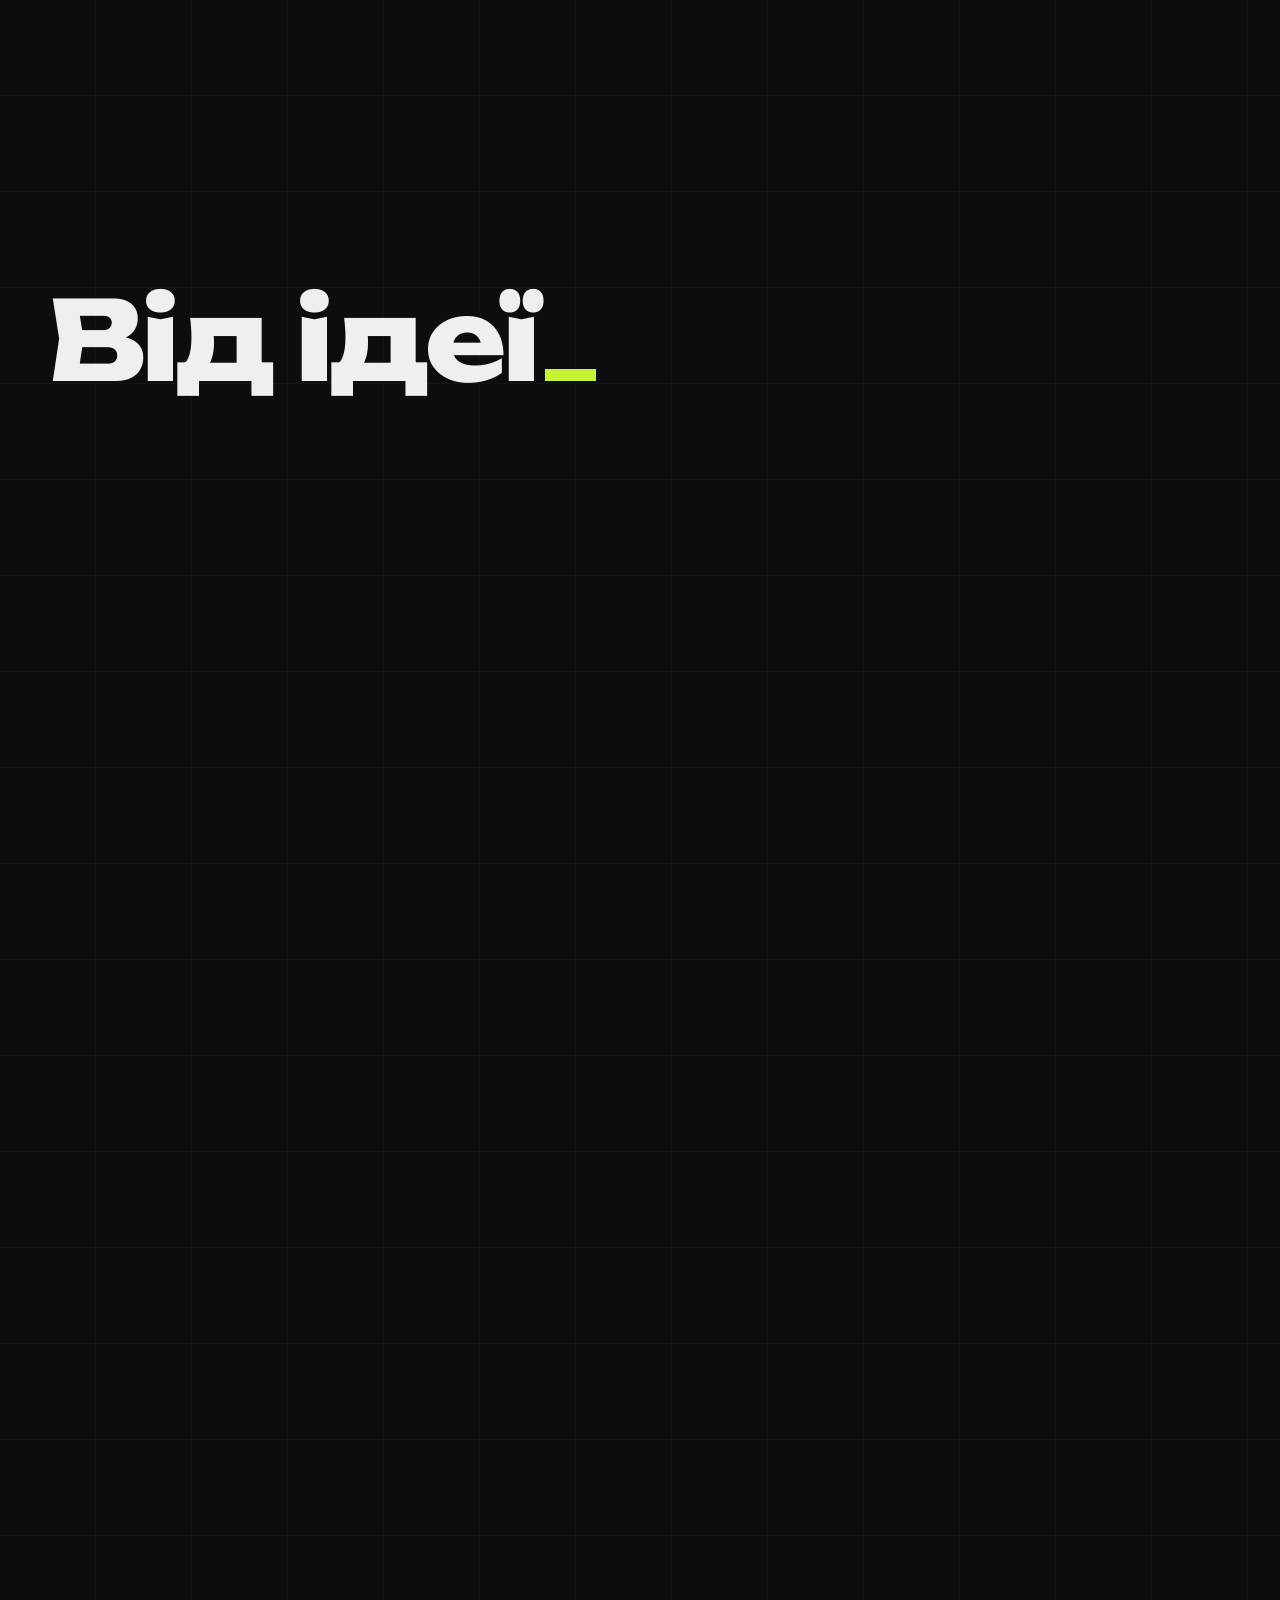
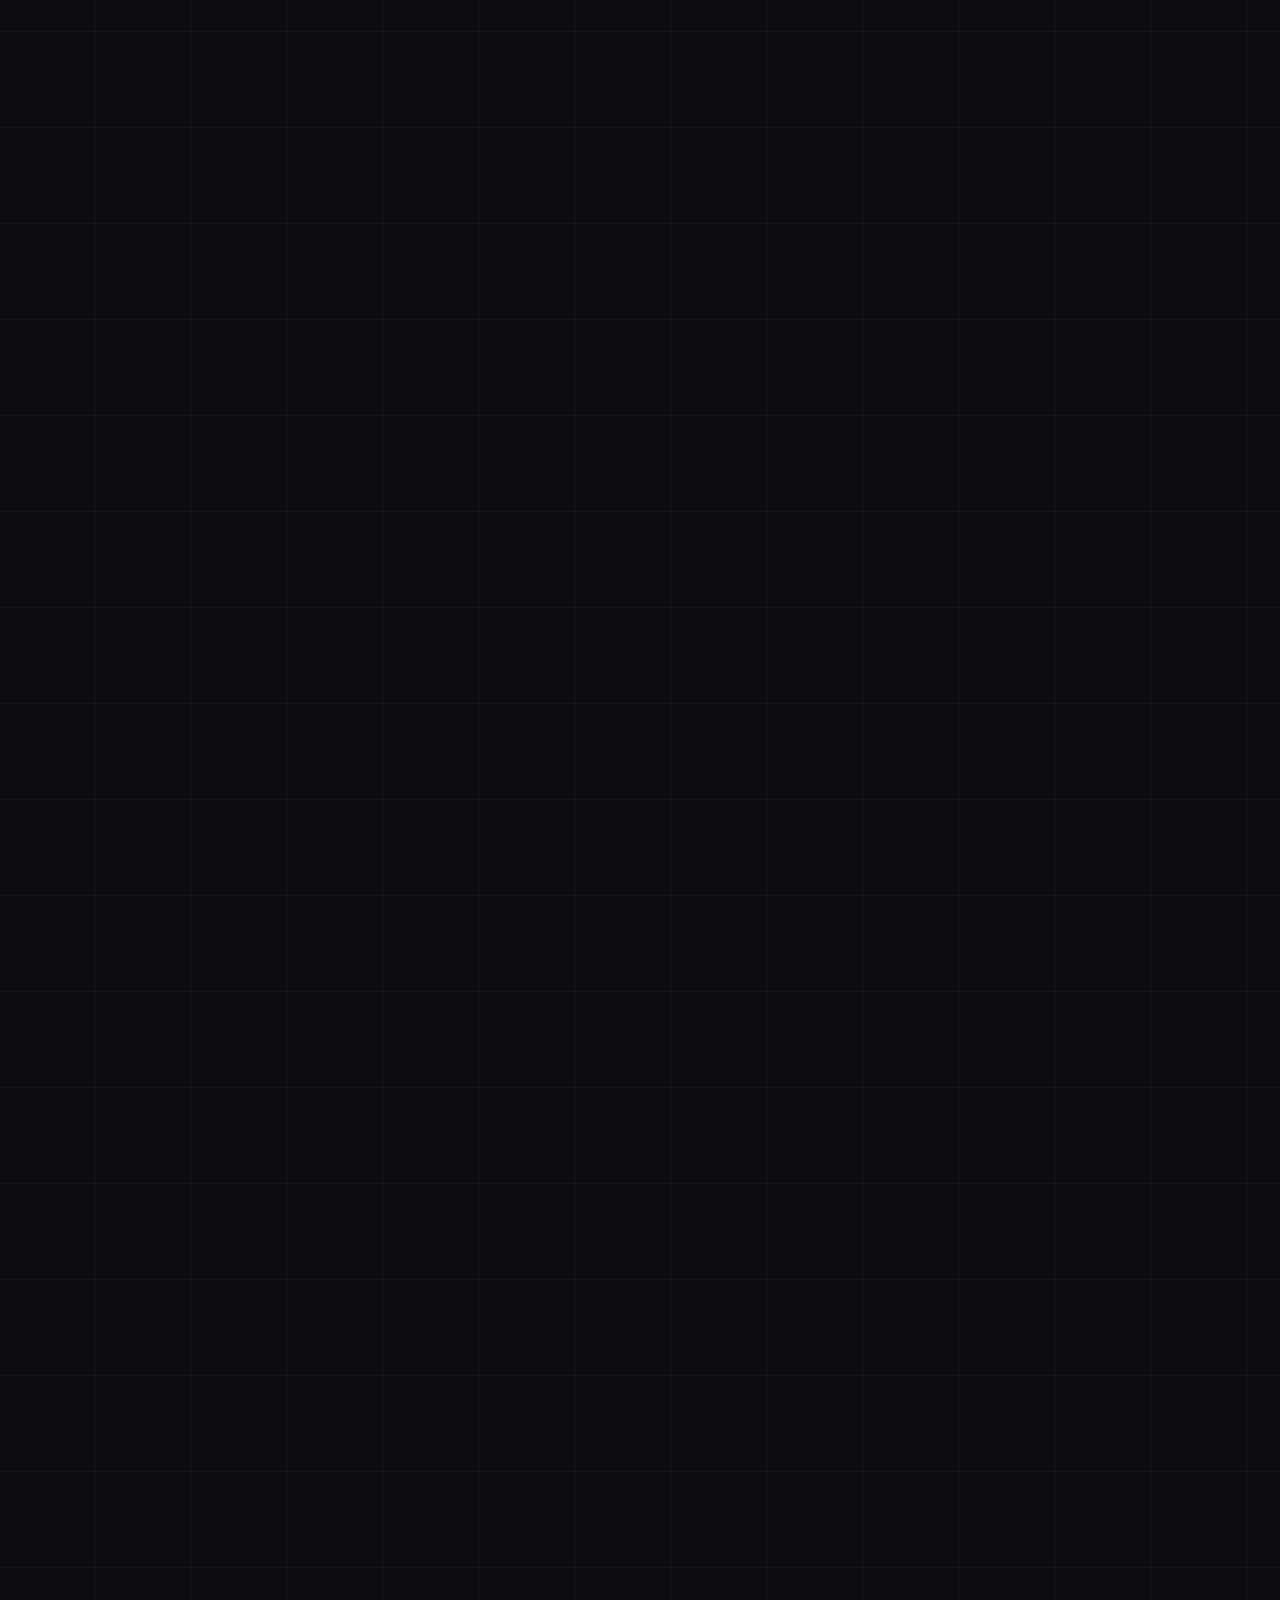
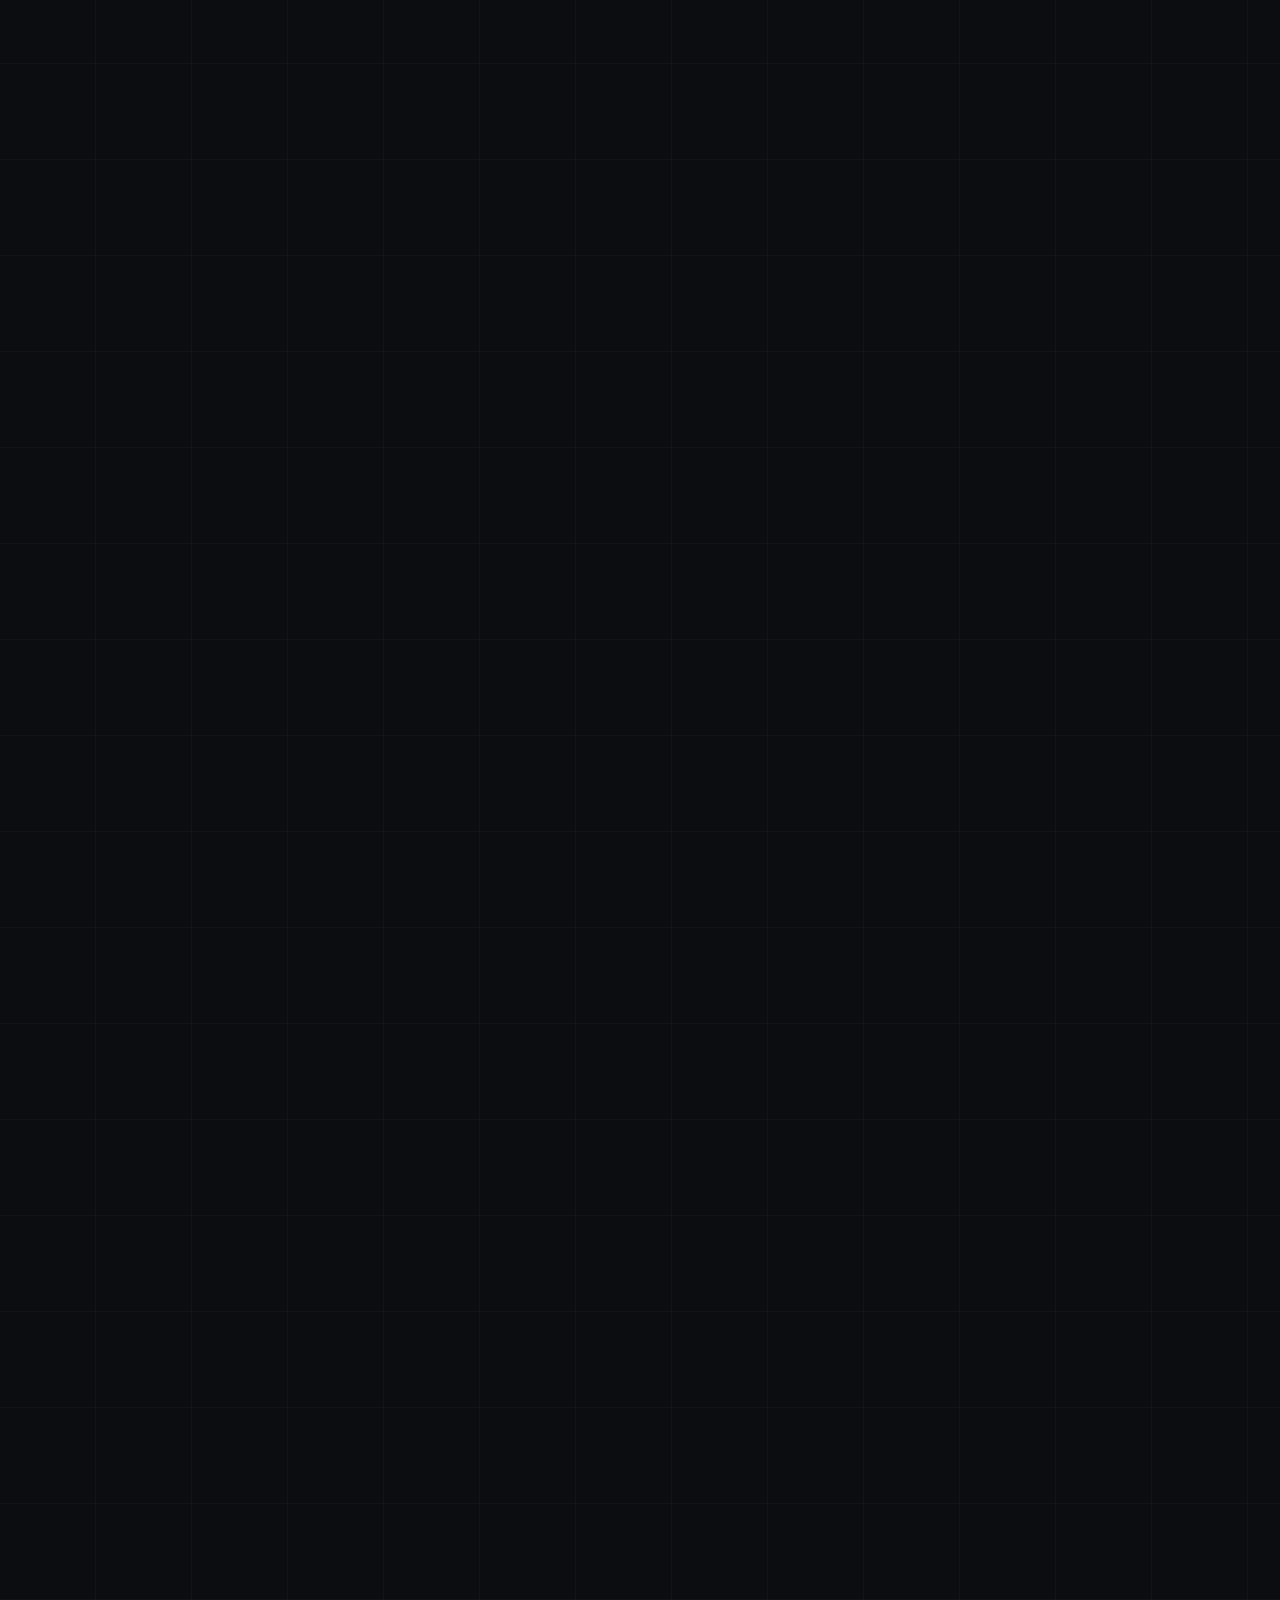
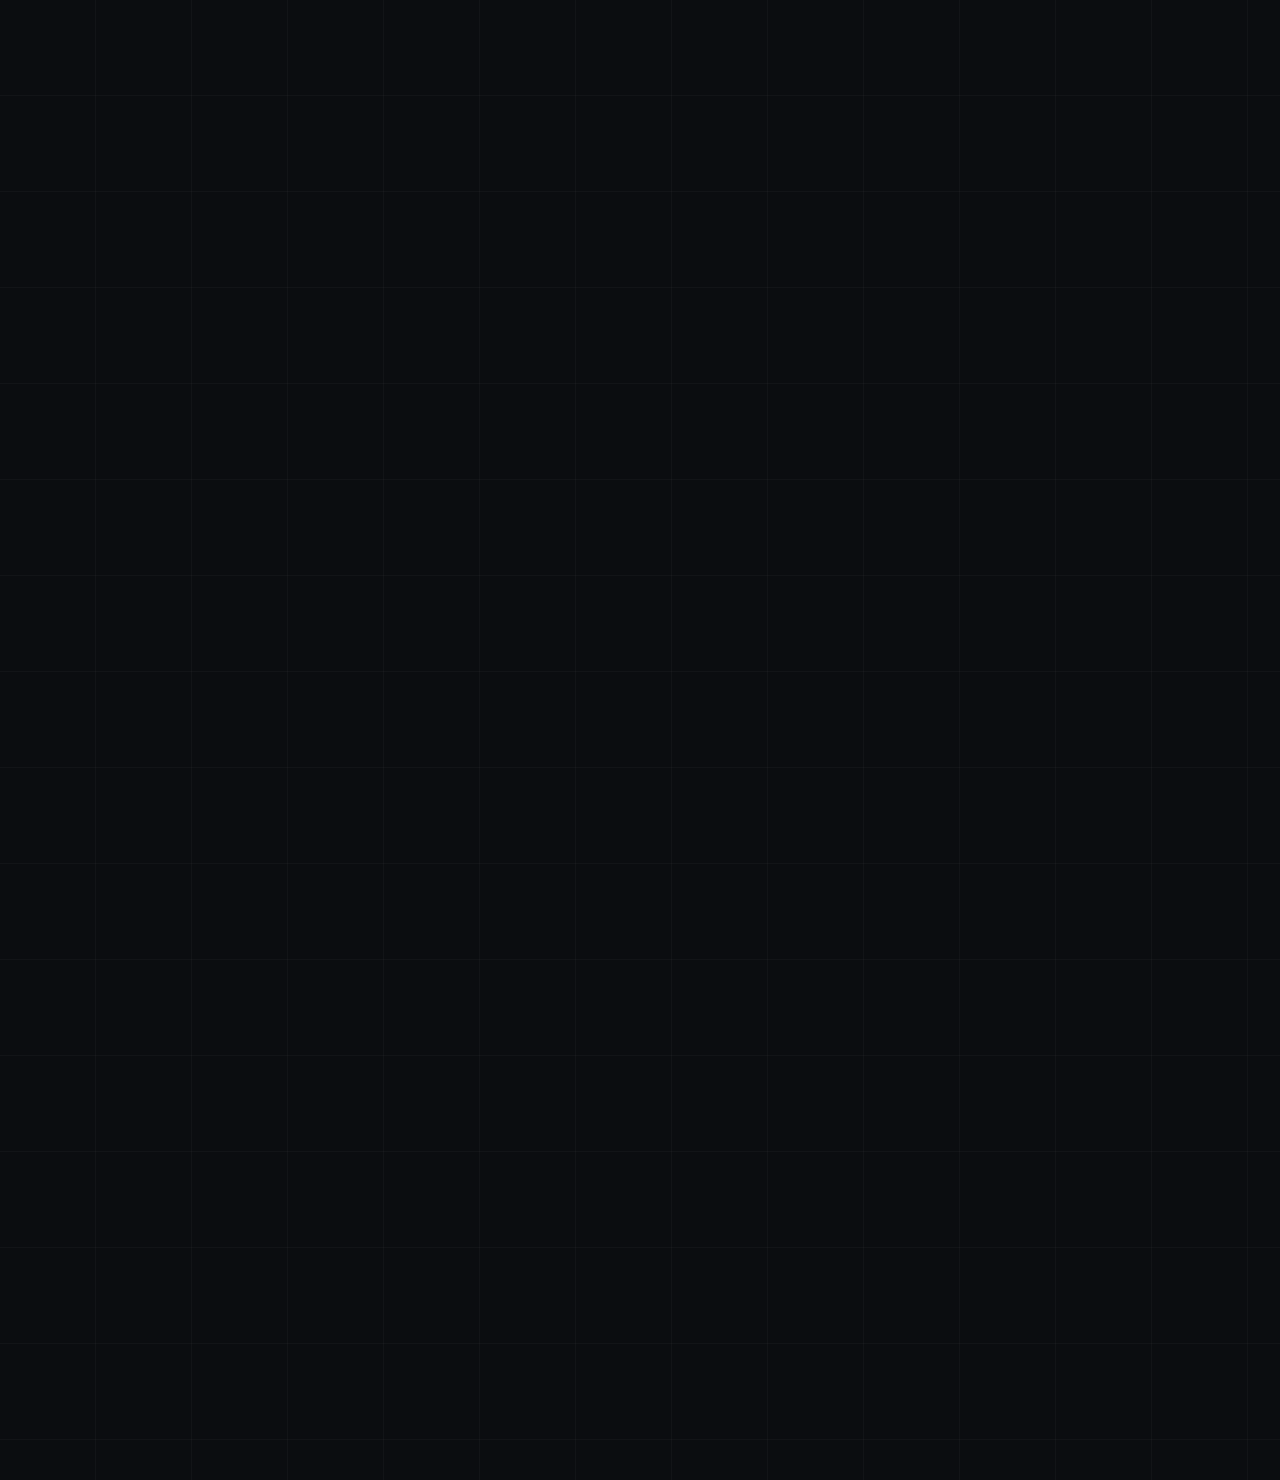
==== commit fb18e874: "Роботи: перемикання тільки по кліку, без автопрокрутки; у мітках лише ніші Co-Authored-By: Claude Op" ====
--- a/public/index.html
+++ b/public/index.html
@@ -24,7 +24,7 @@
 <link rel="preconnect" href="https://fonts.googleapis.com">
 <link rel="preconnect" href="https://fonts.gstatic.com" crossorigin>
 <link href="https://fonts.googleapis.com/css2?family=Unbounded:wght@500;800&family=Onest:wght@400;500;600&family=JetBrains+Mono:wght@400;500&display=swap" rel="stylesheet">
-<link rel="stylesheet" href="css/style.css?v=20261127">
+<link rel="stylesheet" href="css/style.css?v=20261127b">
 </head>
 <body class="intro">
 
@@ -69,7 +69,7 @@
             <span class="bar"><i></i><i></i><i></i><em>petrivska.com</em></span>
             <span class="win"><img src="assets/img/cases/ecomind.jpg" alt="Сайт EcoMind System — перший екран" width="1600" height="1000" loading="lazy"></span>
           </a>
-          <button class="wi-head" type="button"><span class="wi-name h3">EcoMind System</span><span class="tag">Бізнес-коучинг</span><i class="wi-bar" aria-hidden="true"></i></button>
+          <button class="wi-head" type="button"><span class="wi-name h3">EcoMind System</span><span class="tag">Бізнес-коучинг</span></button>
           <p class="desc">Сайт для бізнес-коуча Валентини Петрівської. Послуги, підхід і запис на консультацію — заявки приходять одразу в Telegram.</p>
           <a class="go" href="https://petrivska.com" target="_blank" rel="noopener">petrivska.com ↗</a>
         </article>
@@ -78,7 +78,7 @@
             <span class="bar"><i></i><i></i><i></i><em>vndetail.com</em></span>
             <span class="win"><img src="assets/img/cases/vn-detail.jpg" alt="Сайт VN Detail — перший екран" width="1600" height="1000" loading="lazy"></span>
           </a>
-          <button class="wi-head" type="button"><span class="wi-name h3">VN Detail</span><span class="tag">Детейлінг · Вінниця</span><i class="wi-bar" aria-hidden="true"></i></button>
+          <button class="wi-head" type="button"><span class="wi-name h3">VN Detail</span><span class="tag">Детейлінг</span></button>
           <p class="desc">Клієнт надсилає фото авто й отримує оцінку, заявки — одразу в Telegram. Ціни й фото власник оновлює сам через адмінку.</p>
           <a class="go" href="https://vndetail.com" target="_blank" rel="noopener">vndetail.com ↗</a>
         </article>
@@ -87,7 +87,7 @@
             <span class="bar"><i></i><i></i><i></i><em>tekhkarta.pages.dev</em></span>
             <span class="win"><img src="assets/img/cases/tekhkarta.jpg" alt="Сайт Техкарта — перший екран" width="1600" height="1000" loading="lazy"></span>
           </a>
-          <button class="wi-head" type="button"><span class="wi-name h3">Техкарта</span><span class="tag">Ресторанний консалтинг</span><i class="wi-bar" aria-hidden="true"></i></button>
+          <button class="wi-head" type="button"><span class="wi-name h3">Техкарта</span><span class="tag">Ресторанний консалтинг</span></button>
           <p class="desc">Сайт бренд-шефа, який відкриває заклади під ключ: фастфуд, кав'ярні, піцерії. Від порожнього приміщення до першого гостя — з цінами й етапами одразу на сайті.</p>
           <a class="go" href="https://tekhkarta.pages.dev" target="_blank" rel="noopener">tekhkarta.pages.dev ↗</a>
         </article>
@@ -96,7 +96,7 @@
             <span class="bar"><i></i><i></i><i></i><em>happy-finance-site.netlify.app</em></span>
             <span class="win"><img src="assets/img/cases/happy-finance.jpg" alt="Сайт Happy Finance — перший екран" width="1600" height="1000" loading="lazy"></span>
           </a>
-          <button class="wi-head" type="button"><span class="wi-name h3">Happy Finance</span><span class="tag">Бухгалтерія · Кропивницький</span><i class="wi-bar" aria-hidden="true"></i></button>
+          <button class="wi-head" type="button"><span class="wi-name h3">Happy Finance</span><span class="tag">Бухгалтерія</span></button>
           <p class="desc">Скрол-історія «робочий день 9:00 → 17:00» показує, від чого звільняє бухгалтерський супровід.</p>
           <a class="go" href="https://happy-finance-site.netlify.app" target="_blank" rel="noopener">happy-finance-site.netlify.app ↗</a>
         </article>
@@ -105,7 +105,7 @@
             <span class="bar"><i></i><i></i><i></i><em>korona-hills.netlify.app</em></span>
             <span class="win"><img src="assets/img/cases/krona-hills.jpg" alt="Сайт Krona Hills — перший екран" width="1600" height="1000" loading="lazy"></span>
           </a>
-          <button class="wi-head" type="button"><span class="wi-name h3">Krona Hills</span><span class="tag">Нерухомість</span><i class="wi-bar" aria-hidden="true"></i></button>
+          <button class="wi-head" type="button"><span class="wi-name h3">Krona Hills</span><span class="tag">Нерухомість</span></button>
           <p class="desc">Лендинг ЖК у лісі, який продає не квадратні метри, а життя серед сосен. Інтерактивна мапа, калькулятор, хід будівництва.</p>
           <a class="go" href="https://korona-hills.netlify.app" target="_blank" rel="noopener">korona-hills.netlify.app ↗</a>
         </article>
@@ -344,6 +344,6 @@
 
 <svg class="thread" id="thread" aria-hidden="true"><path id="path"/><path id="path2"/></svg>
 
-<script src="js/main.js?v=20261127"></script>
+<script src="js/main.js?v=20261127b"></script>
 </body>
 </html>
--- a/public/css/style.css
+++ b/public/css/style.css
@@ -155,9 +155,6 @@
 .wi.on .wi-head .tag{color:var(--text2)}
 .wi-head::before{content:"";position:absolute;left:2px;top:50%;width:12px;height:12px;margin-top:-6px;border-radius:50%;background:var(--lime);transform:scale(0);transition:transform .45s var(--out)}
 .wi.on .wi-head::before{transform:scale(1)}
-.wi-bar{position:absolute;left:0;right:0;bottom:-1px;height:1px;background:var(--lime);transform:scaleX(0);transform-origin:left}
-.wl.auto .wi.on .wi-bar{animation:wbar 4.5s linear both}
-@keyframes wbar{to{transform:scaleX(1)}}
 .wprev .win{position:relative}
 .wprev .win .wp-img{position:absolute;inset:0;clip-path:inset(0 0 100% 0);transform:scale(1.06);transition:clip-path .75s cubic-bezier(.7,0,.2,1),transform 1.2s var(--out)}
 .wprev .win .wp-img.on{clip-path:inset(0);transform:none;z-index:2}
@@ -385,7 +382,7 @@
   .wi .shot,.wi .desc{display:block}
   .wi .go{display:inline-block}
   .wi-head{padding:0;border:0;color:var(--text);pointer-events:none}
-  .wi-head::before,.wi-bar{display:none}
+  .wi-head::before{display:none}
   .wi.on .wi-head{padding-left:0}
   .wi-name{font-size:20px}
   .wi-head .tag{flex-basis:100%;margin-top:4px}
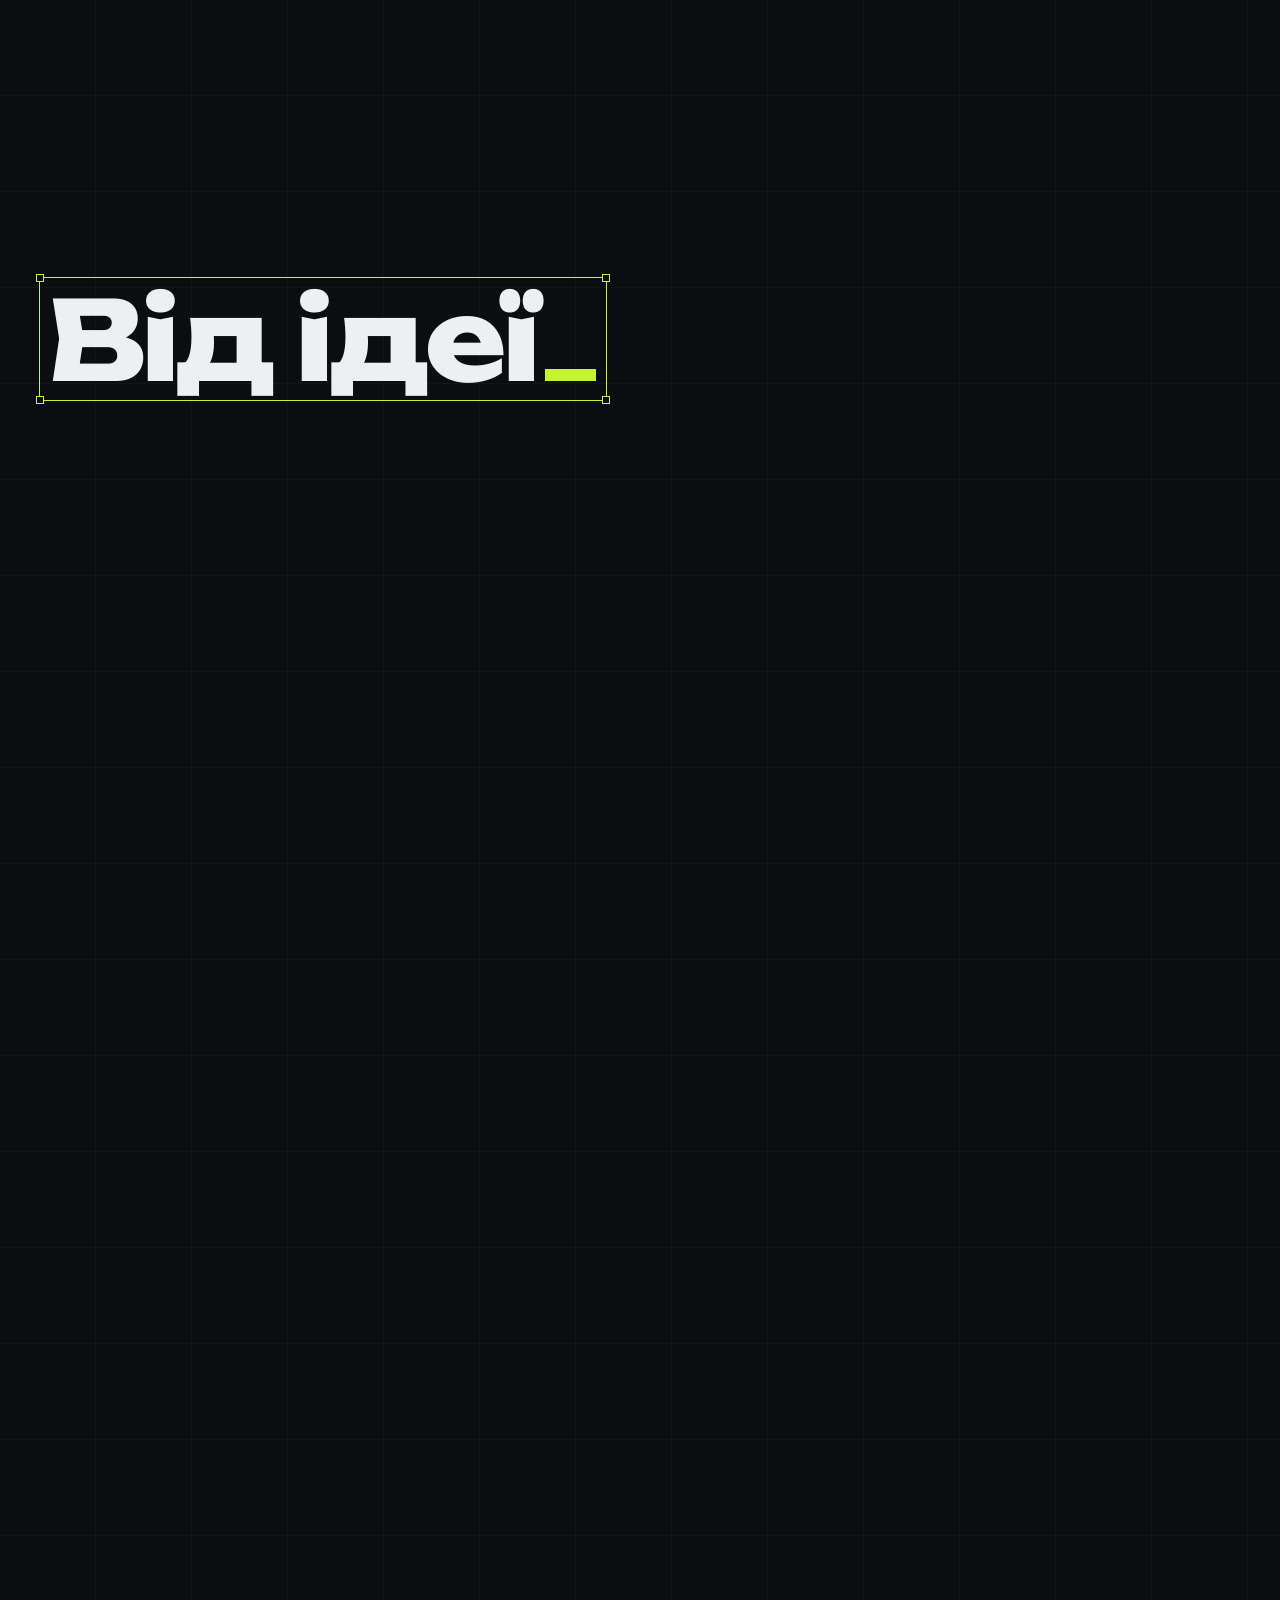
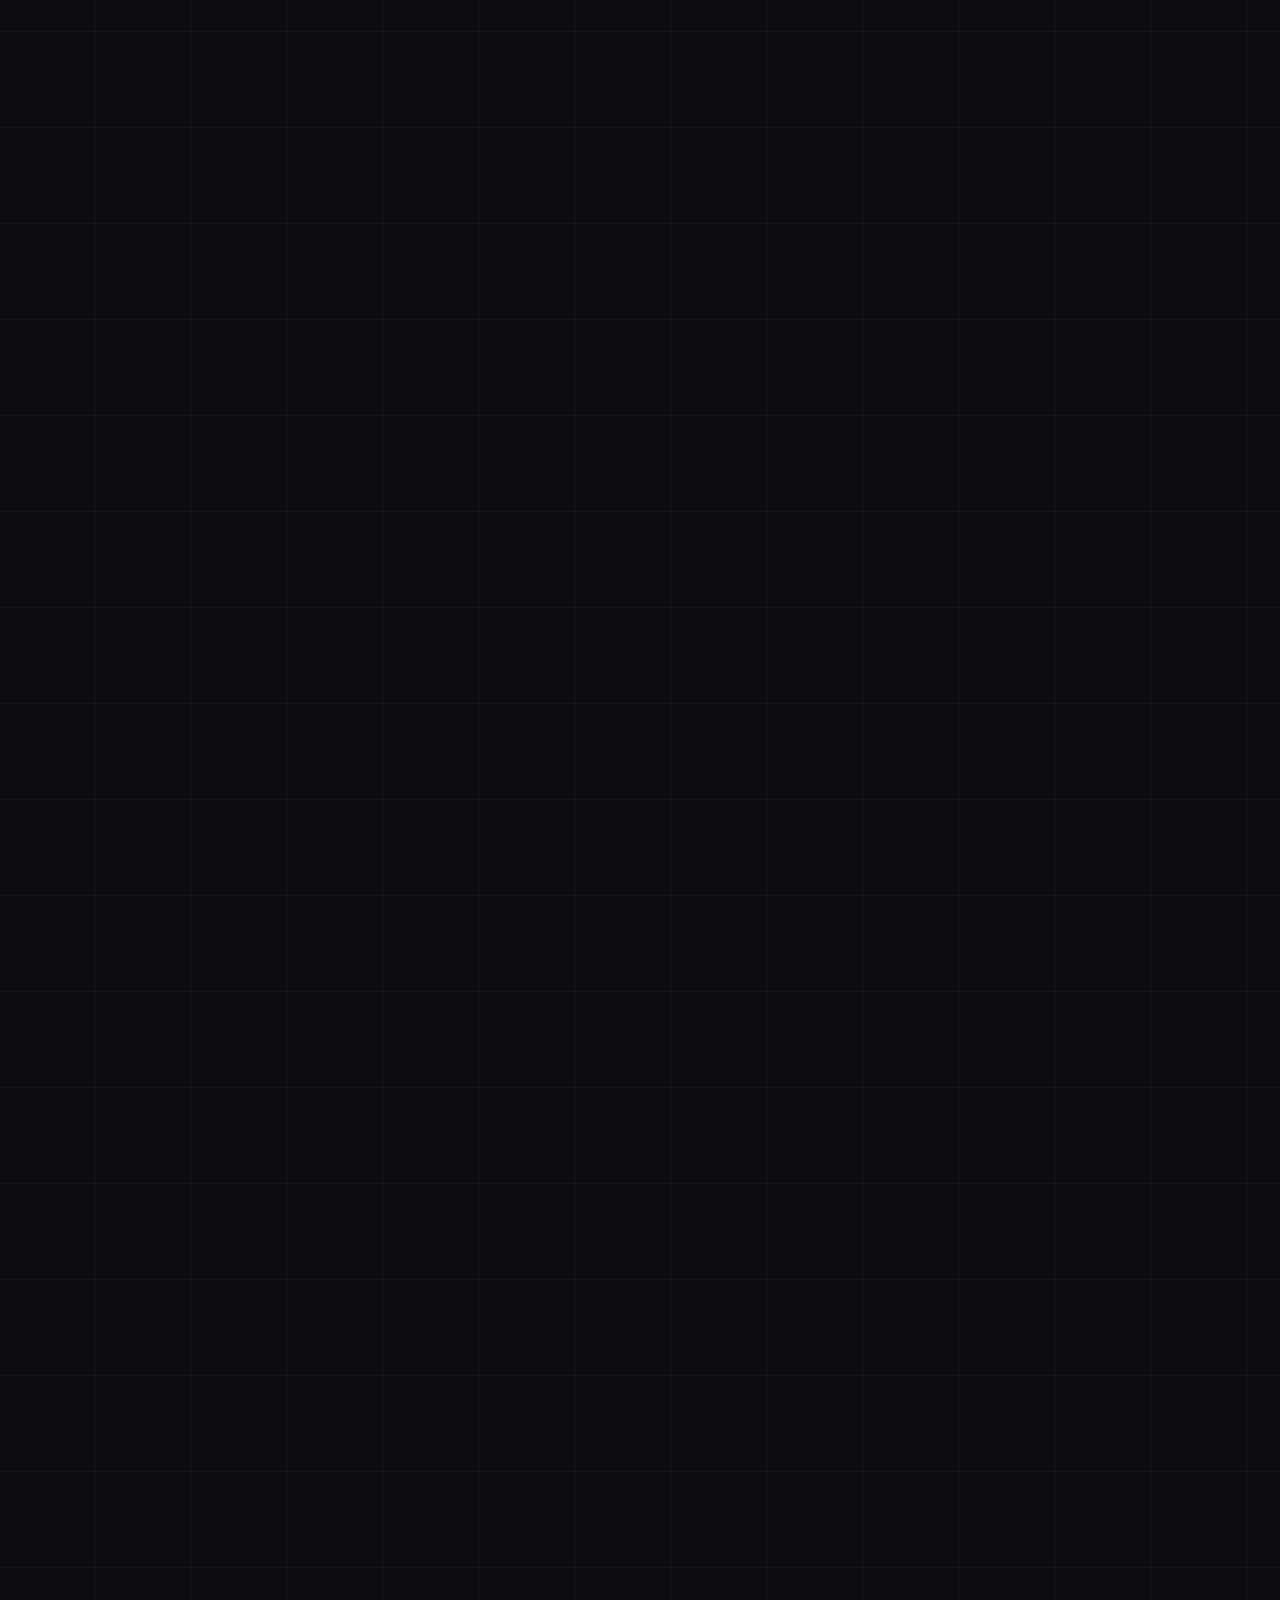
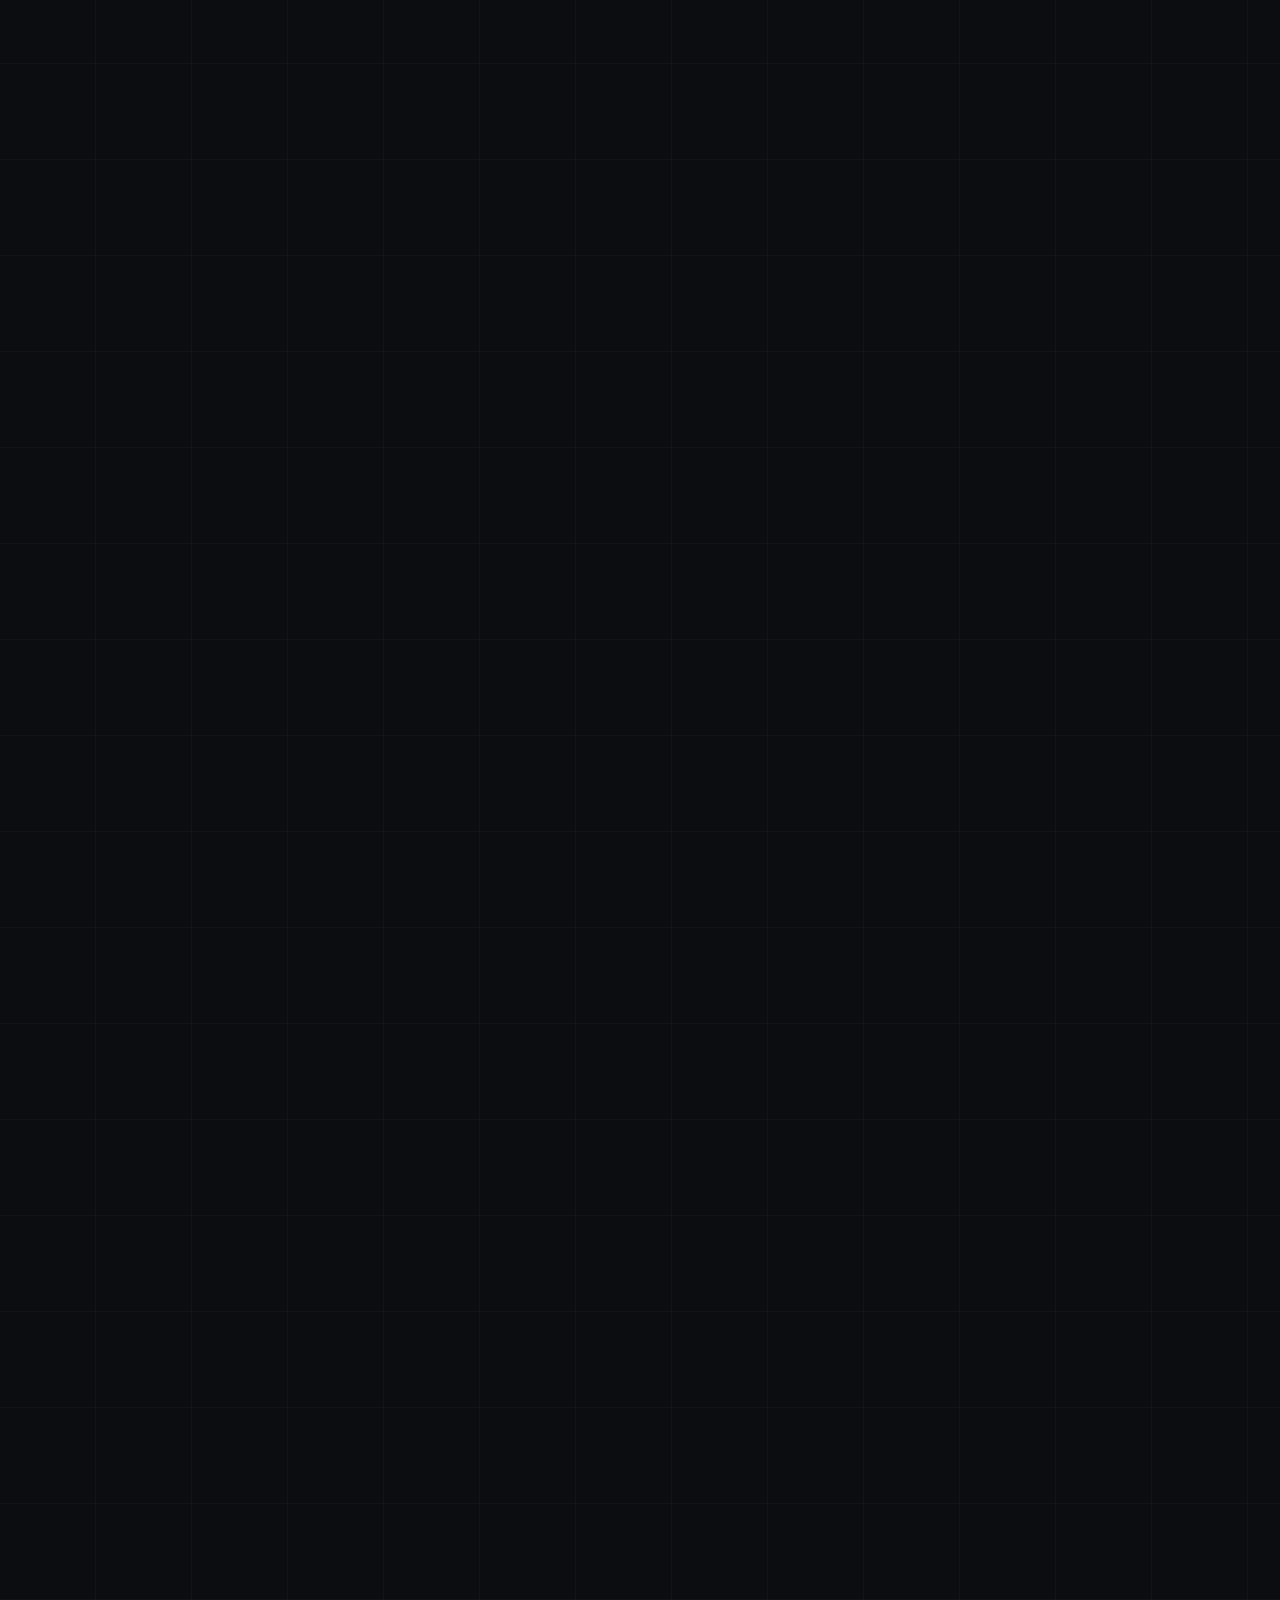
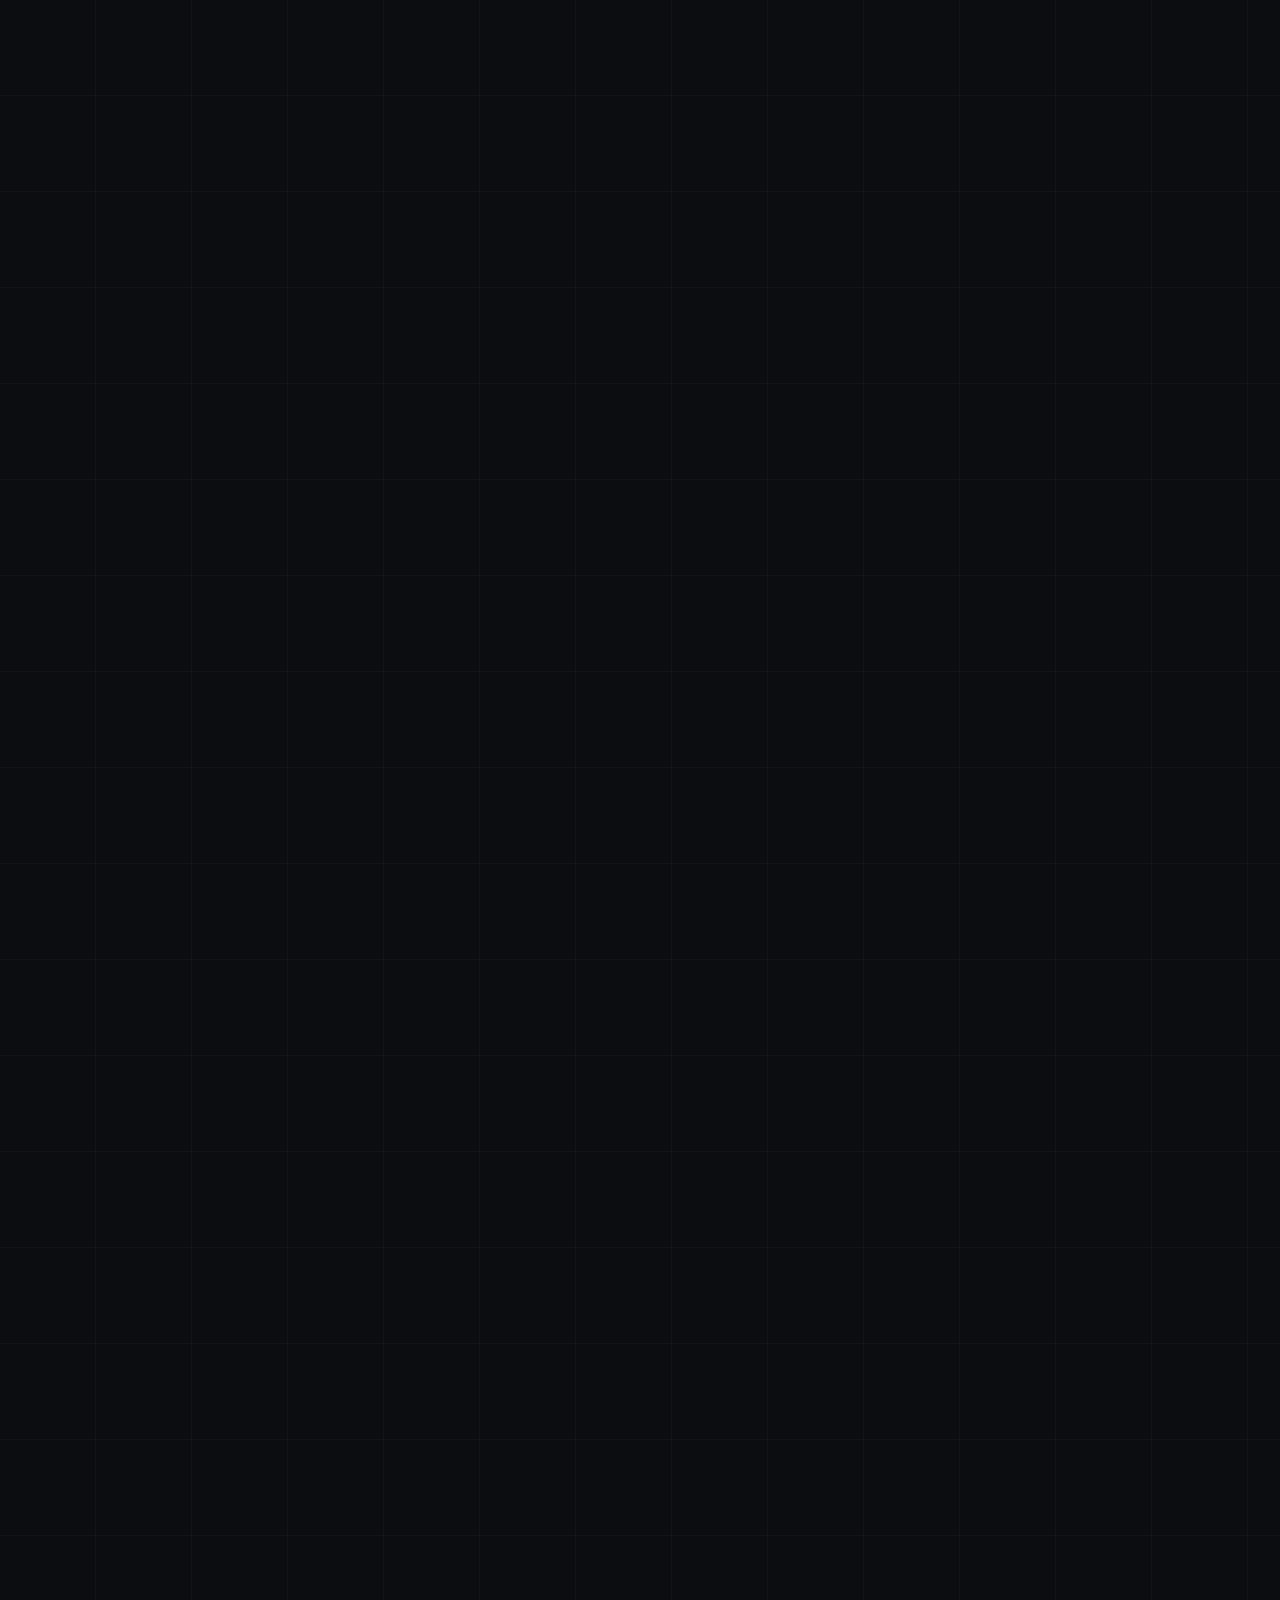
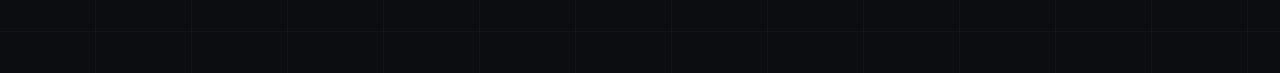
==== commit 4fc90b64: "Дії: «Не знаєте, що обрати?» у калькуляторі та «Почати з кроку 01» після етапів Co-Authored-By: Clau" ====
--- a/public/index.html
+++ b/public/index.html
@@ -24,7 +24,7 @@
 <link rel="preconnect" href="https://fonts.googleapis.com">
 <link rel="preconnect" href="https://fonts.gstatic.com" crossorigin>
 <link href="https://fonts.googleapis.com/css2?family=Unbounded:wght@500;800&family=Onest:wght@400;500;600&family=JetBrains+Mono:wght@400;500&display=swap" rel="stylesheet">
-<link rel="stylesheet" href="css/style.css?v=20261127b">
+<link rel="stylesheet" href="css/style.css?v=20261127c">
 </head>
 <body class="intro">
 
@@ -172,6 +172,10 @@
         <p>Сайт онлайн, заявки — одразу у ваш Telegram.</p>
       </li>
     </ol>
+    <div class="flow-cta">
+      <p>Перший крок — 5 хвилин і ні до чого не зобов'язує. Прототип ви побачите ще до оплати.</p>
+      <a href="https://t.me/LysOleksandr" data-tg="process" target="_blank" rel="noopener" class="btn-line">Почати з кроку 01 ↗</a>
+    </div>
   </section>
 
   <!-- ============ ЦІНИ ============ -->
@@ -201,6 +205,7 @@
             <span class="o-d">Каталог, кошик, онлайн-оплата і Нова Пошта. Товари додаєте самі через адмінку.</span>
           </button>
         </div>
+        <p class="c-help">Не знаєте, що обрати? <a href="https://t.me/LysOleksandr" data-tg="help" target="_blank" rel="noopener">Напишіть, чим займаєтесь, — порадю формат і не продам зайвого ↗</a></p>
         <p class="c-label">Додатково</p>
         <div class="adds">
           <button class="tog" type="button" aria-pressed="false" data-add="bot">
@@ -344,6 +349,6 @@
 
 <svg class="thread" id="thread" aria-hidden="true"><path id="path"/><path id="path2"/></svg>
 
-<script src="js/main.js?v=20261127b"></script>
+<script src="js/main.js?v=20261127c"></script>
 </body>
 </html>
--- a/public/css/style.css
+++ b/public/css/style.css
@@ -170,6 +170,12 @@
 .process{padding-top:14vh;padding-bottom:14vh}
 .process .h2{font-size:clamp(26px,3.4vw,52px);max-width:16ch}
 /* 4 етапи: рівний ряд карток, поява по черзі при вході в екран */
+.flow-cta{display:flex;align-items:center;justify-content:space-between;gap:24px 48px;margin-top:40px;padding-top:32px;border-top:1px solid var(--line)}
+.flow-cta p{max-width:52ch;font-size:17px;line-height:1.55;color:var(--text2)}
+.flow-cta .btn-line{flex:none;width:auto;margin:0;padding:0 34px;color:var(--lime)}
+.c-help{margin-top:14px;font-size:16px;line-height:1.5;color:var(--muted)}
+.c-help a{color:var(--text);border-bottom:1px solid rgba(198,244,50,.5);transition:color .2s,border-color .2s}
+.c-help a:hover{color:var(--lime);border-color:var(--lime)}
 .flow{display:grid;grid-template-columns:repeat(4,minmax(0,1fr));gap:20px;margin-top:56px;list-style:none}
 .fs{position:relative;display:flex;flex-direction:column;padding:28px 28px 32px;border:1px solid var(--line);border-radius:22px;background:var(--surface);
   opacity:0;transform:translateY(20px);transition:opacity .6s var(--out),transform .7s var(--out),border-color .25s}
@@ -418,6 +424,10 @@
   .opt .o-d,.tog .o-d{display:none}
   .opt b,.tog b{font-family:var(--f-body);font-weight:600;font-size:16px;letter-spacing:0}
   .calc-opts .c-label:not(:first-child){margin-top:22px}
+  .c-help{font-size:15px}
+  .flow-cta{flex-direction:column;align-items:stretch;gap:18px;margin-top:28px;padding-top:24px}
+  .flow-cta p{font-size:16px}
+  .flow-cta .btn-line{width:100%}
   .adds{gap:10px}
   .tog{padding:14px;border-radius:16px}
   .tog b{padding-right:28px}
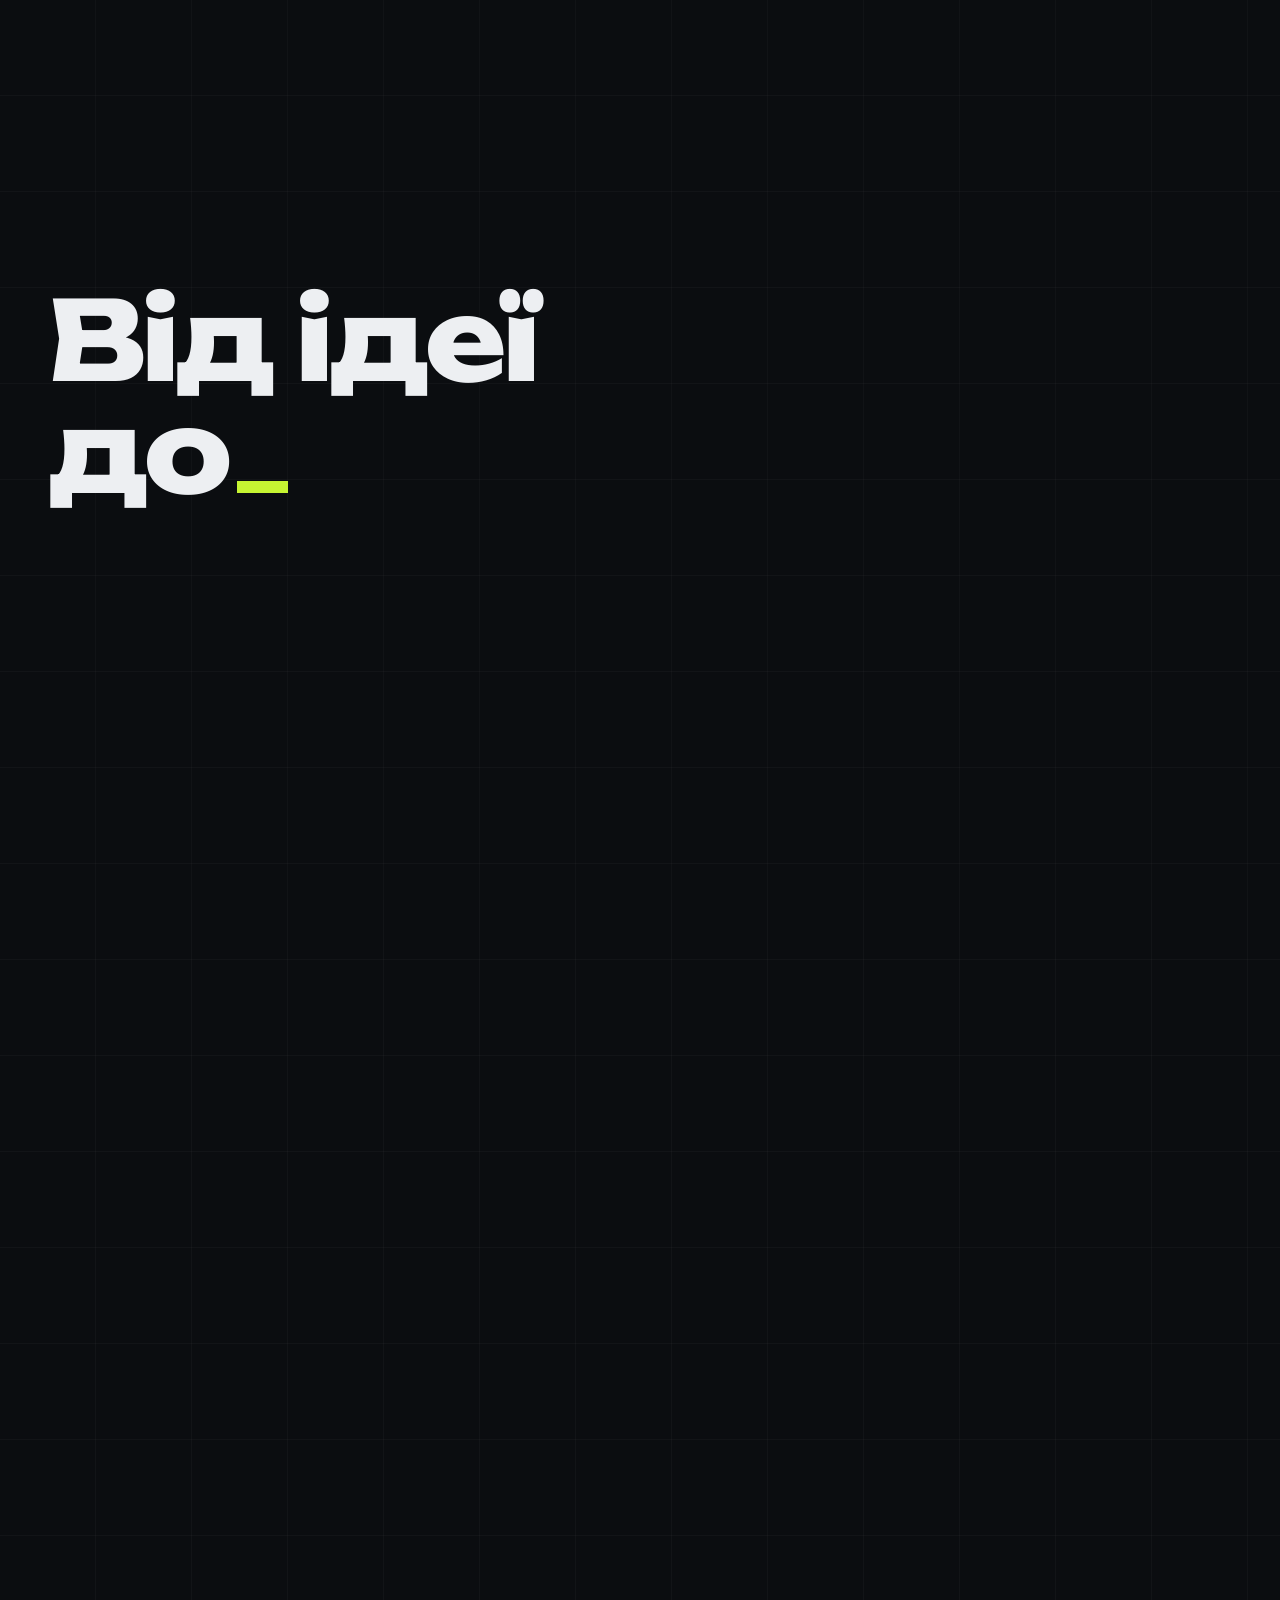
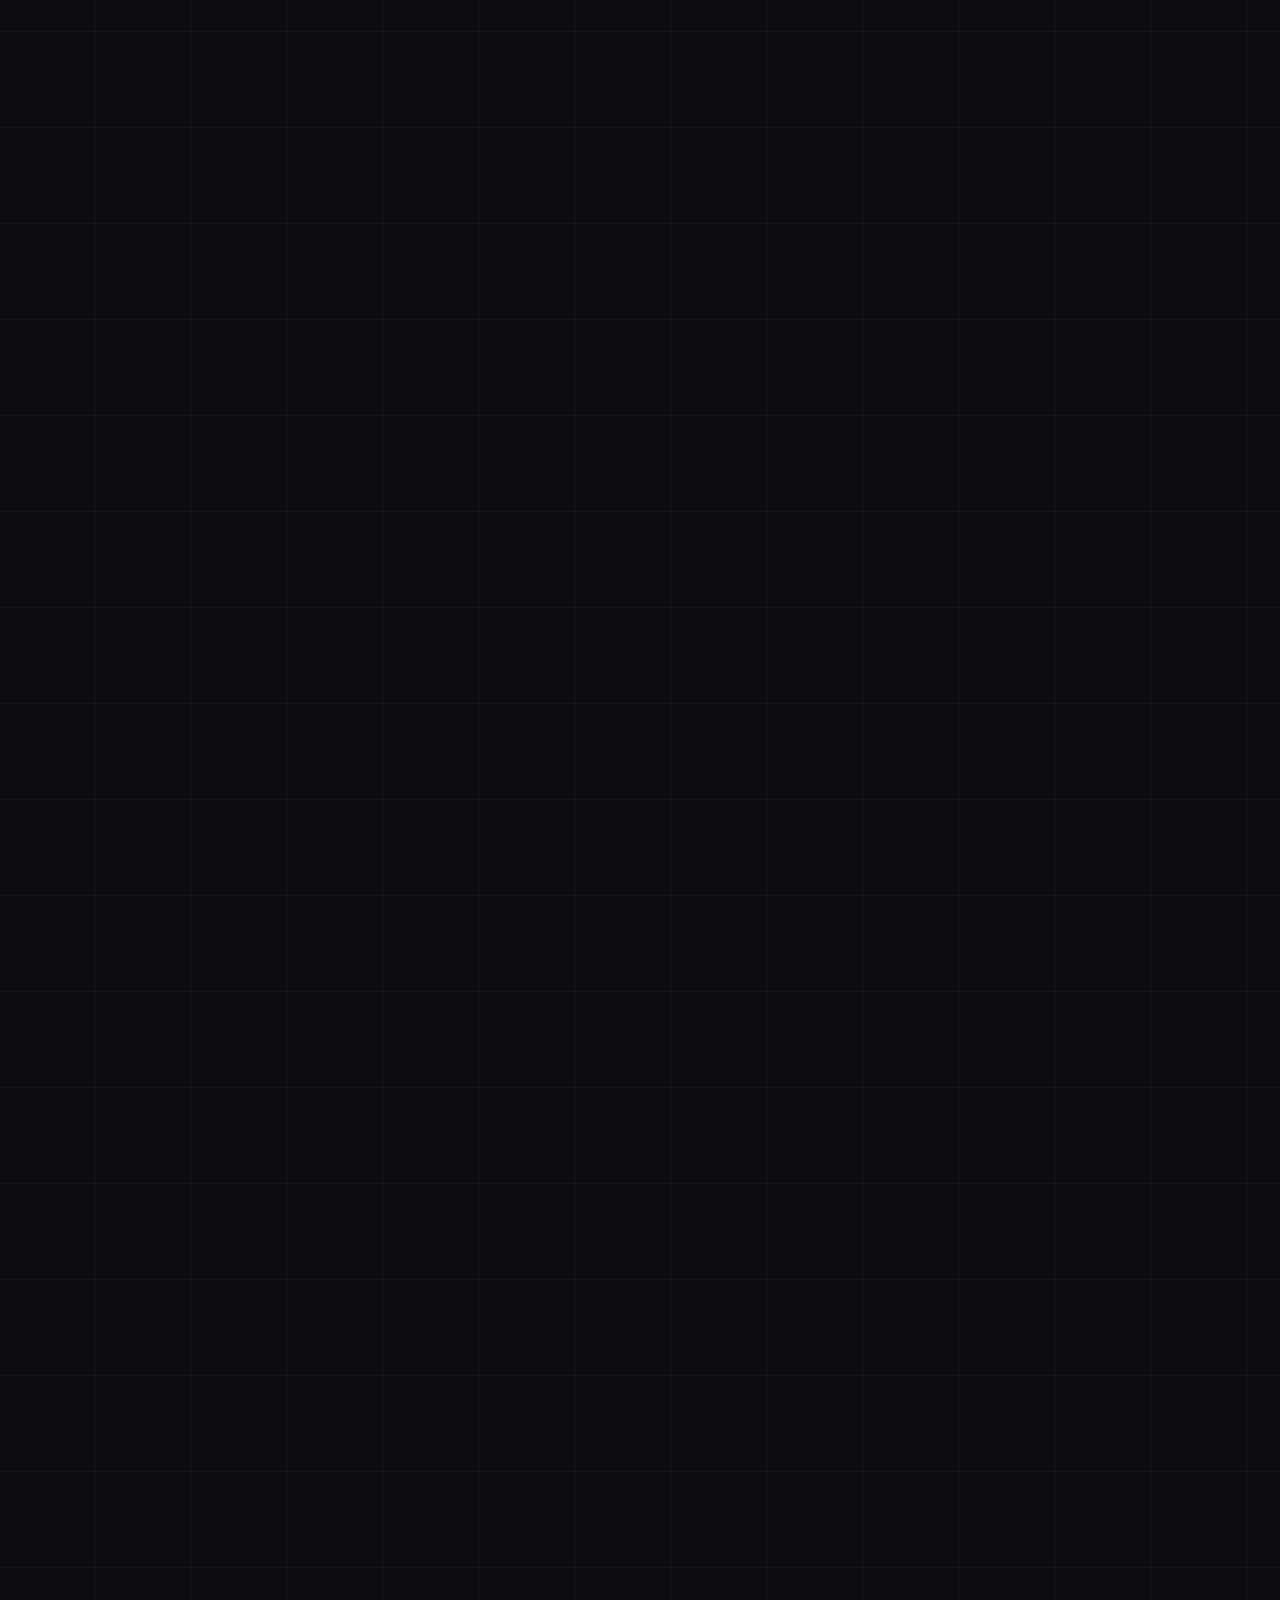
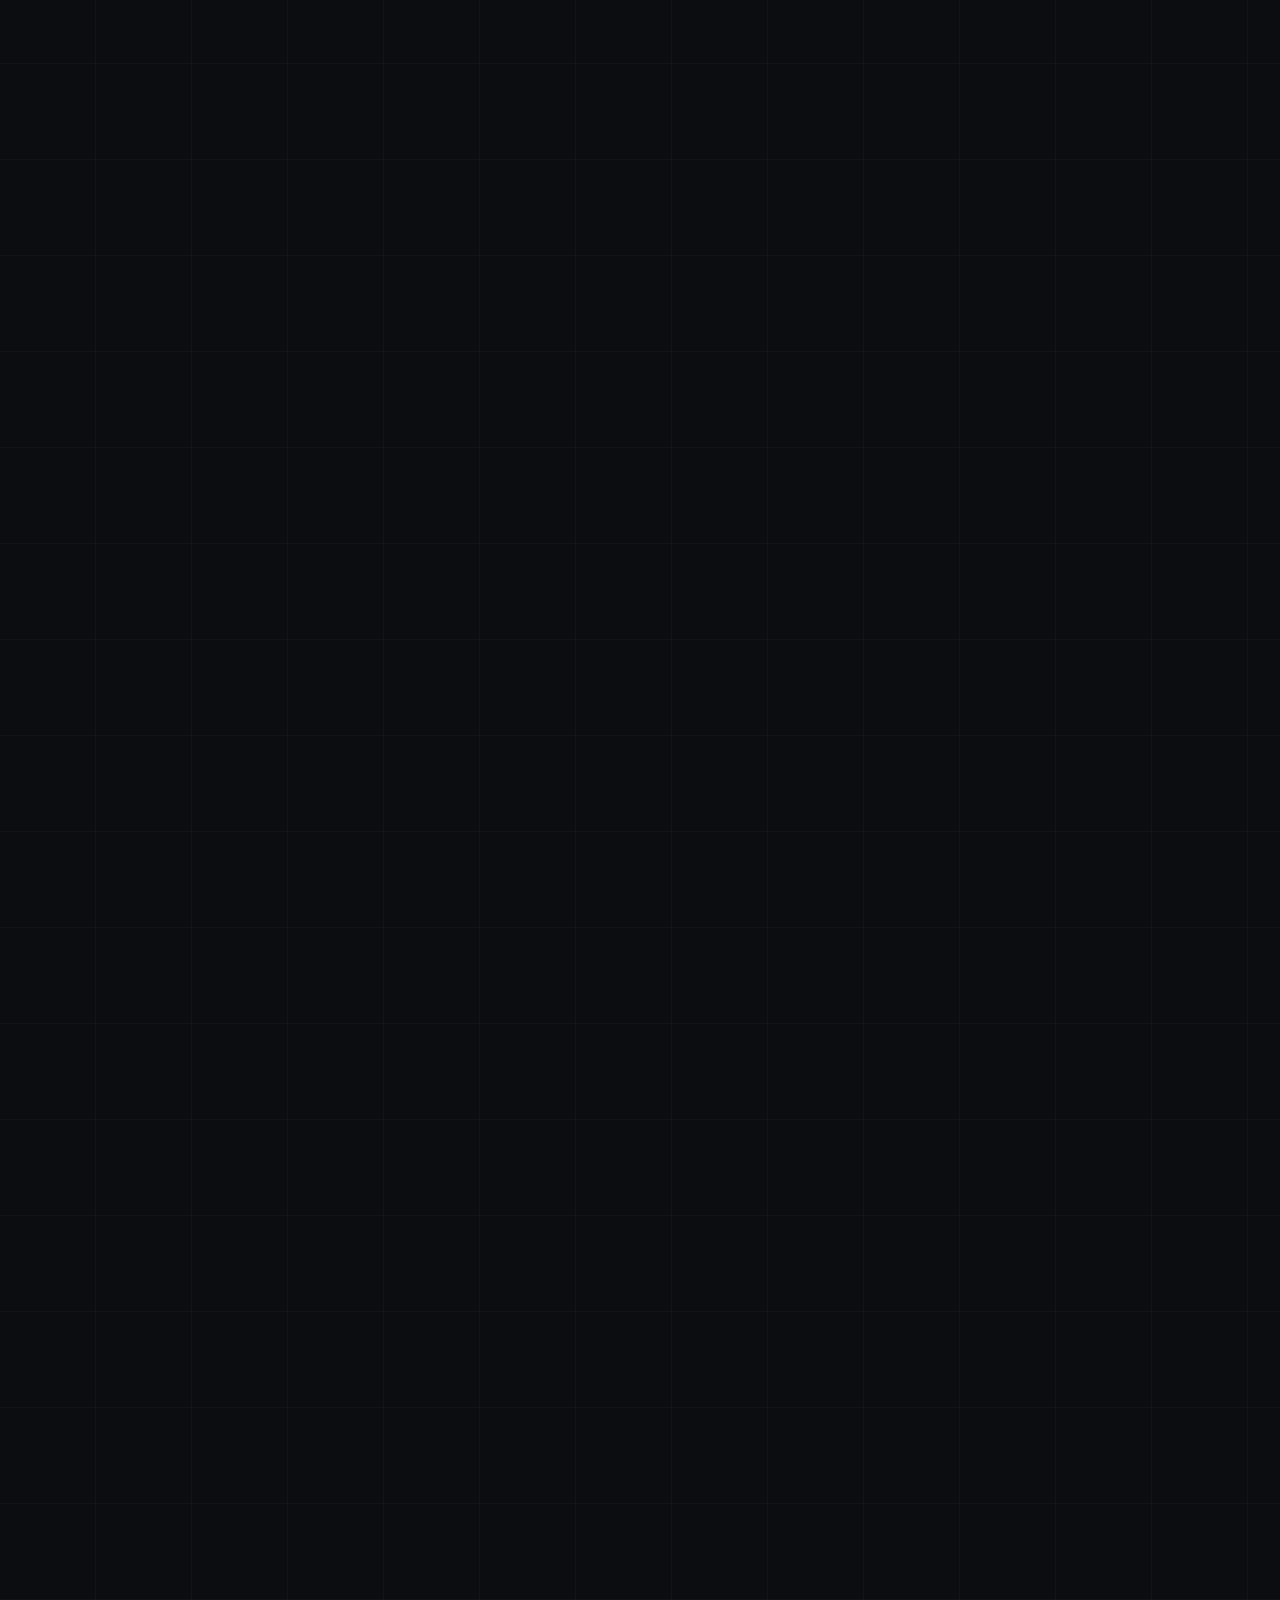
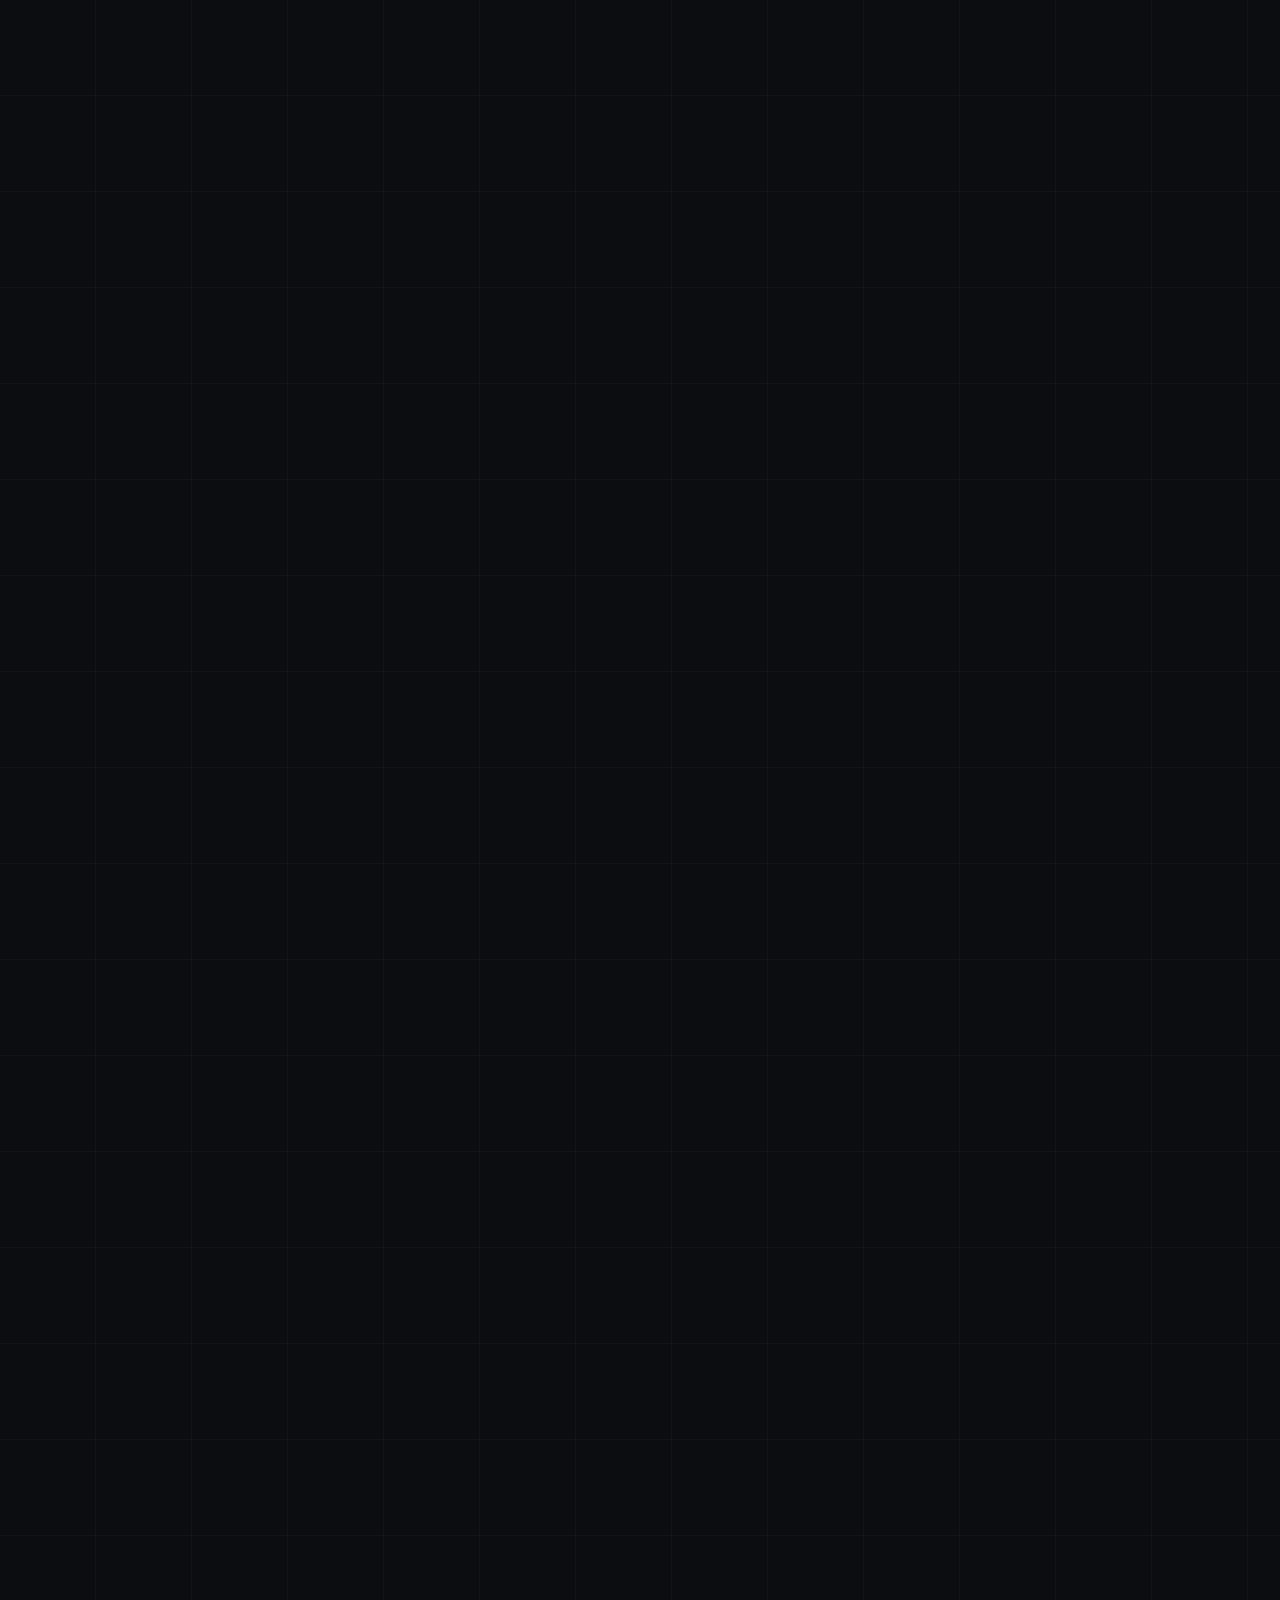
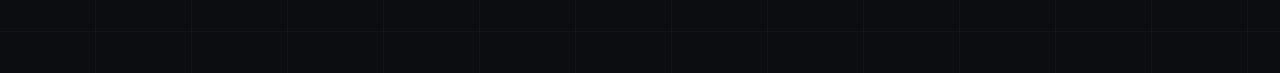
==== commit 499d5567: "Текст: «пораджу» замість «порадю» Co-Authored-By: Claude Opus 5.5 <noreply@anthropic.com>" ====
--- a/public/index.html
+++ b/public/index.html
@@ -205,7 +205,7 @@
             <span class="o-d">Каталог, кошик, онлайн-оплата і Нова Пошта. Товари додаєте самі через адмінку.</span>
           </button>
         </div>
-        <p class="c-help">Не знаєте, що обрати? <a href="https://t.me/LysOleksandr" data-tg="help" target="_blank" rel="noopener">Напишіть, чим займаєтесь, — порадю формат і не продам зайвого ↗</a></p>
+        <p class="c-help">Не знаєте, що обрати? <a href="https://t.me/LysOleksandr" data-tg="help" target="_blank" rel="noopener">Напишіть, чим займаєтесь, — пораджу формат і не продам зайвого ↗</a></p>
         <p class="c-label">Додатково</p>
         <div class="adds">
           <button class="tog" type="button" aria-pressed="false" data-add="bot">
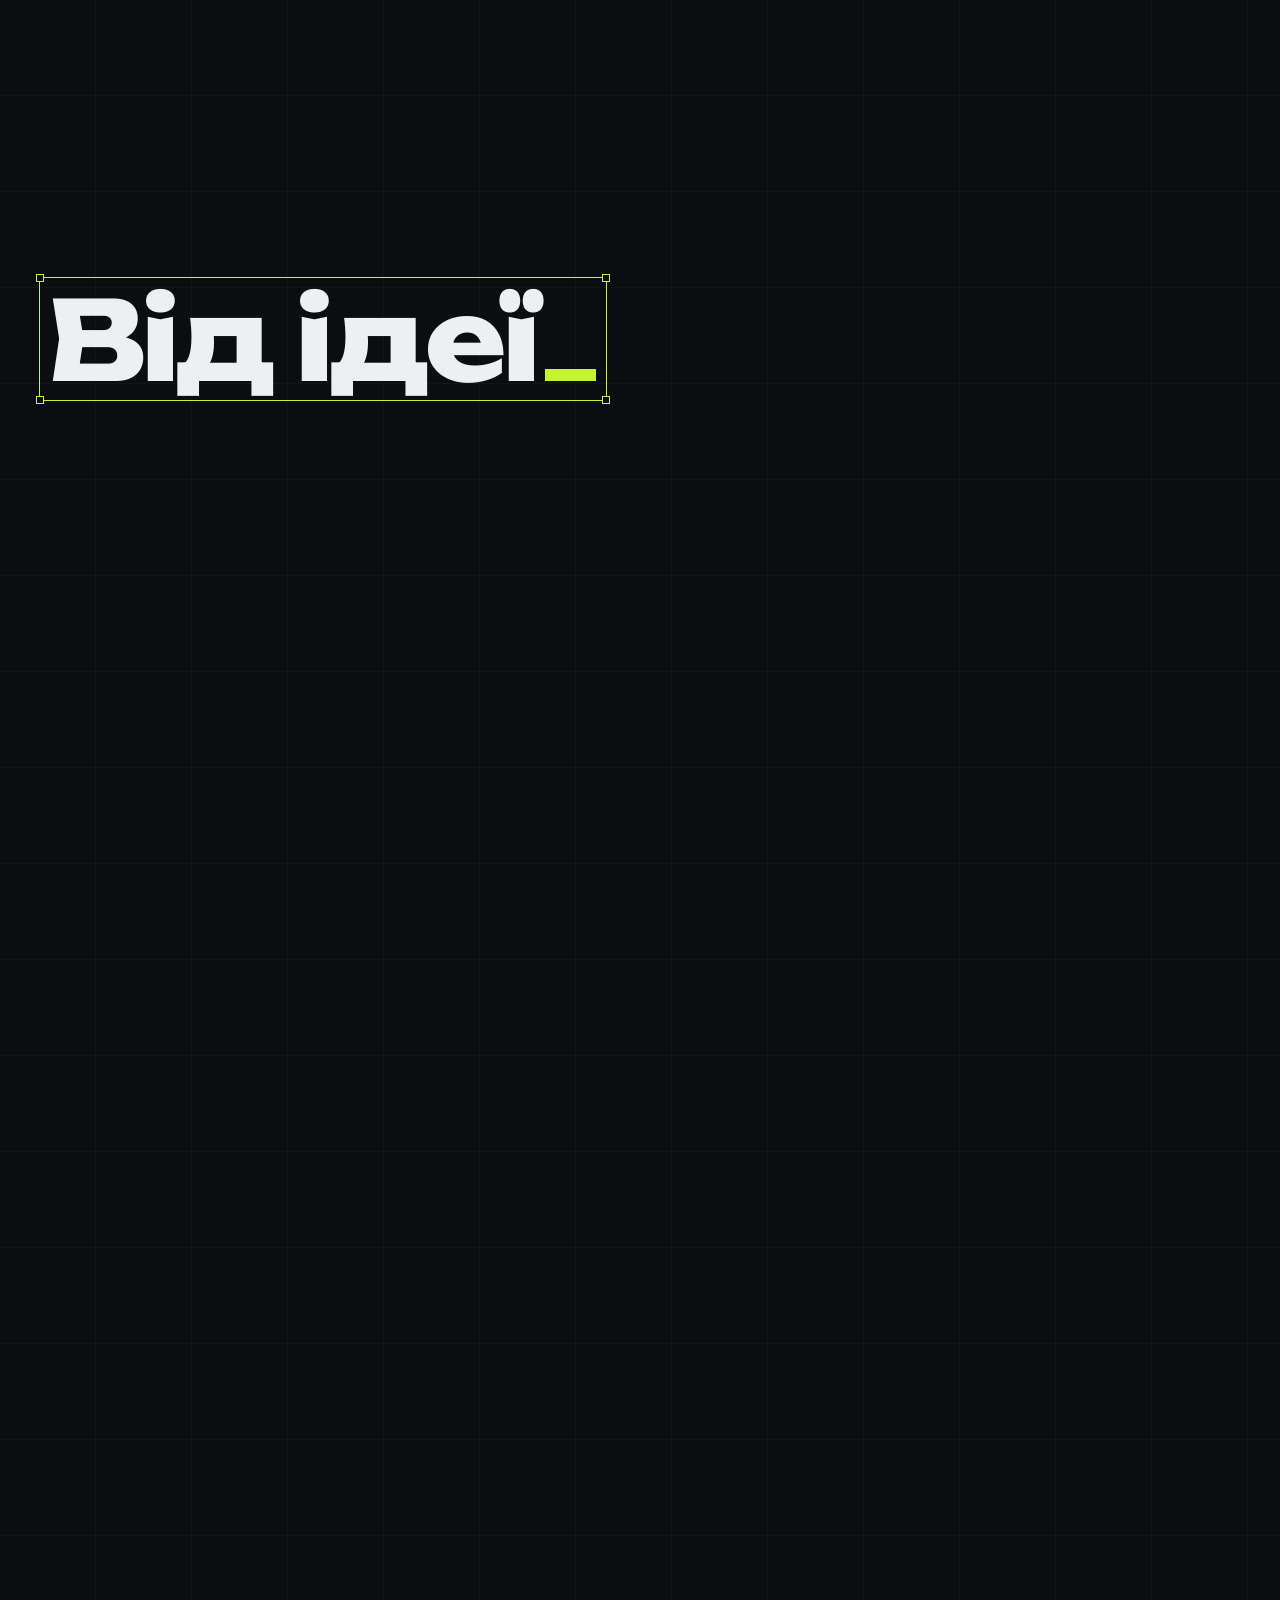
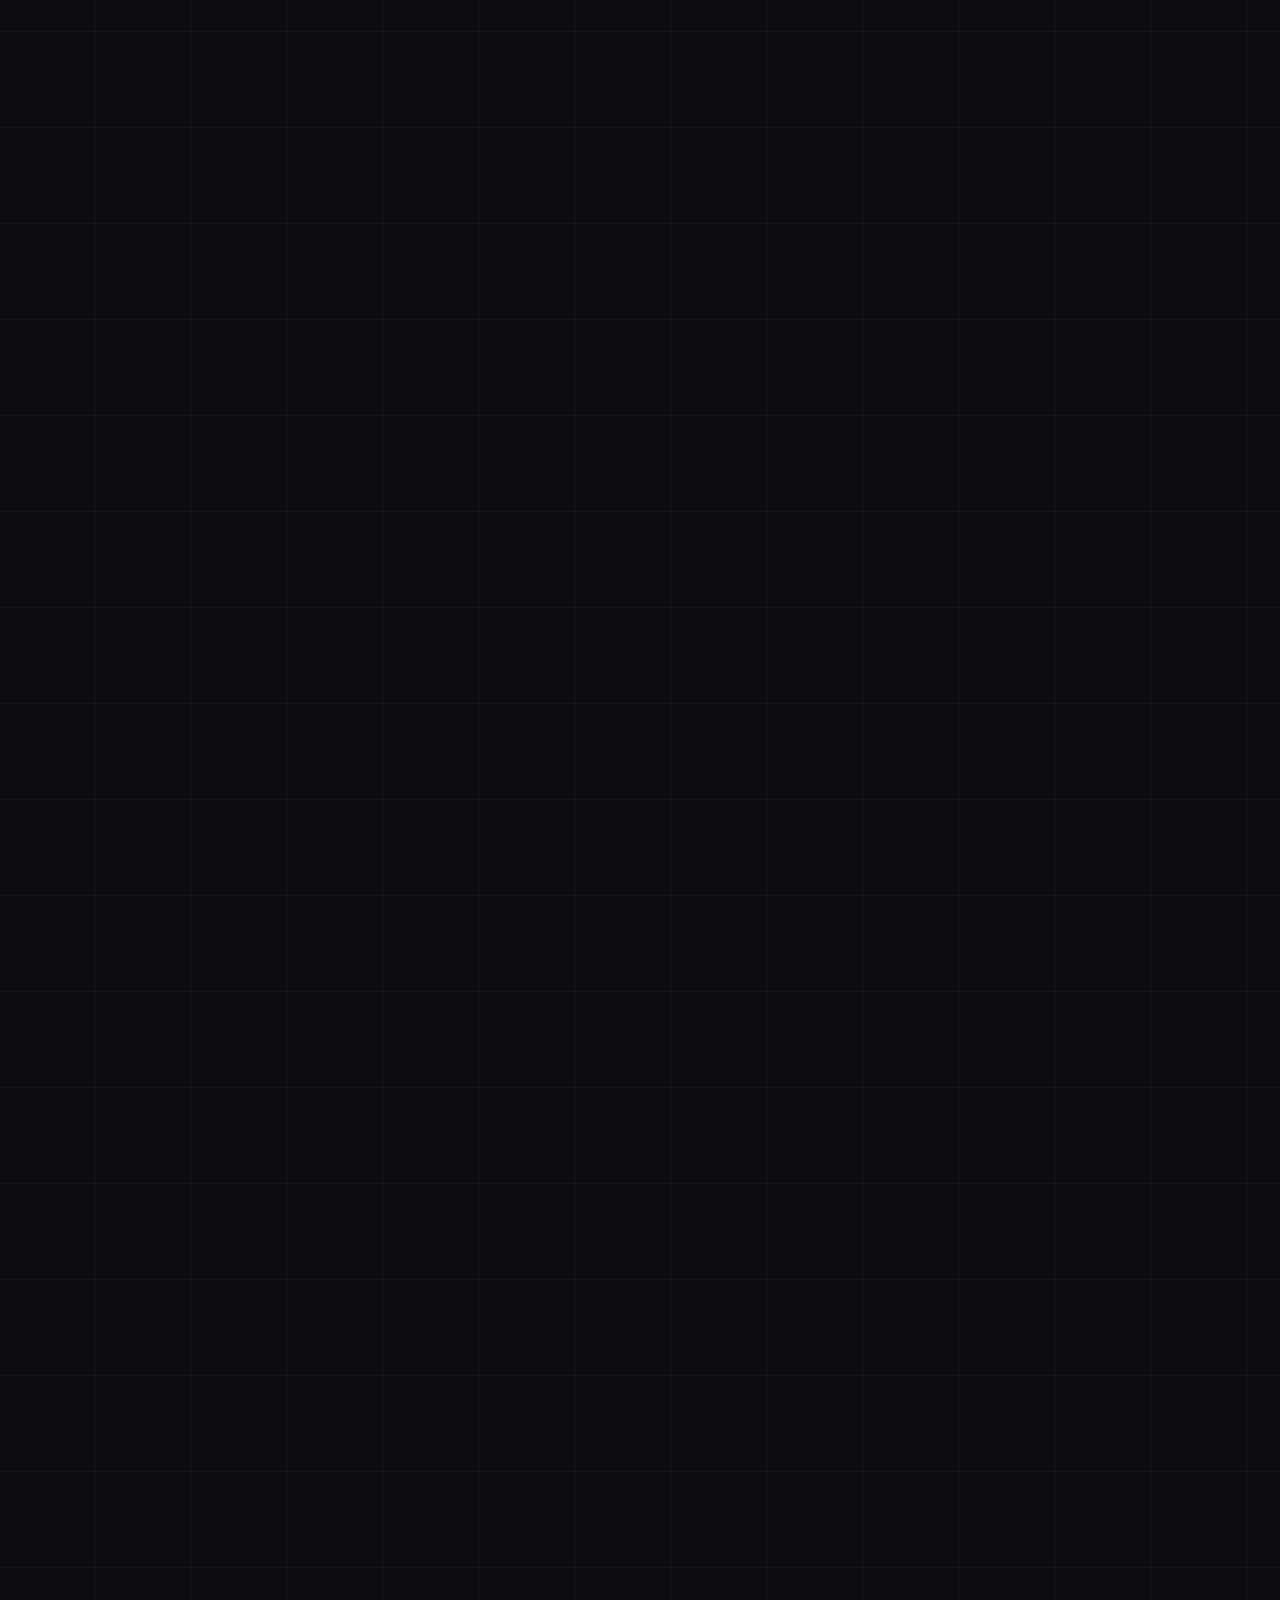
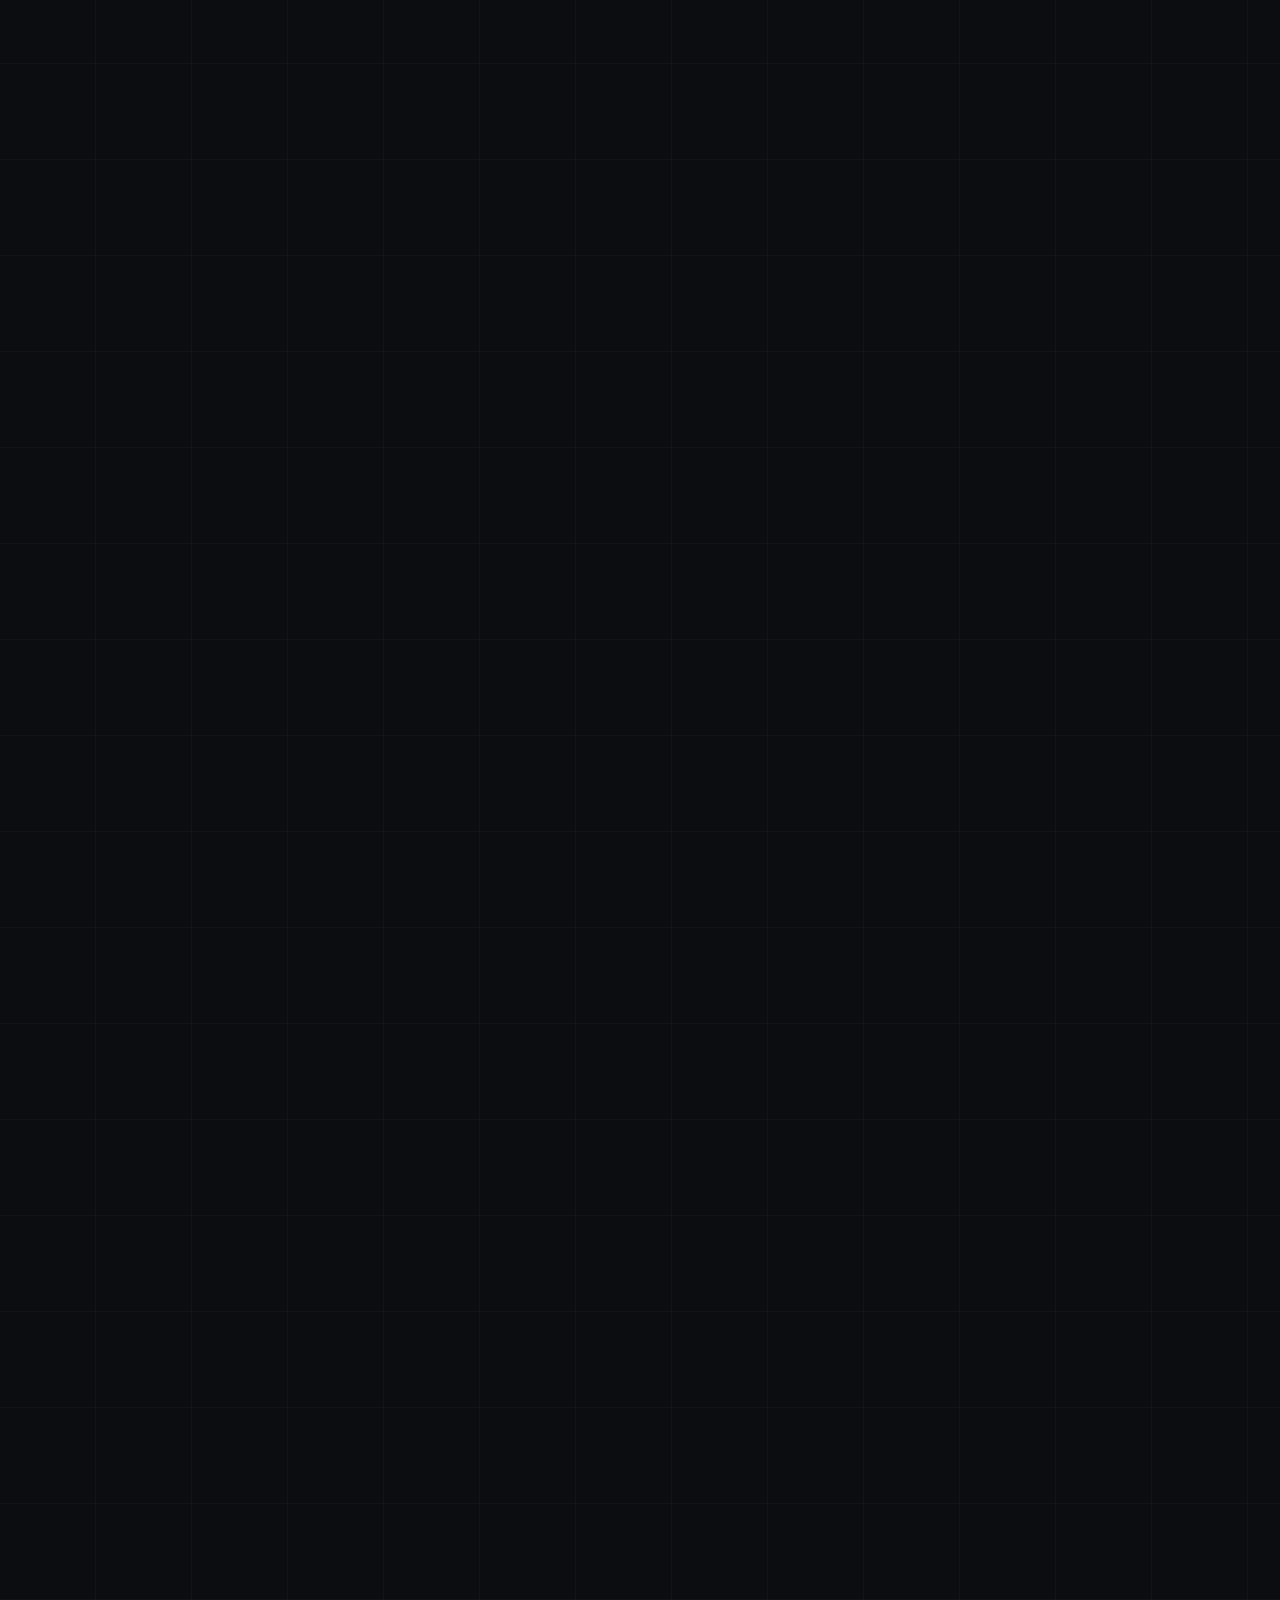
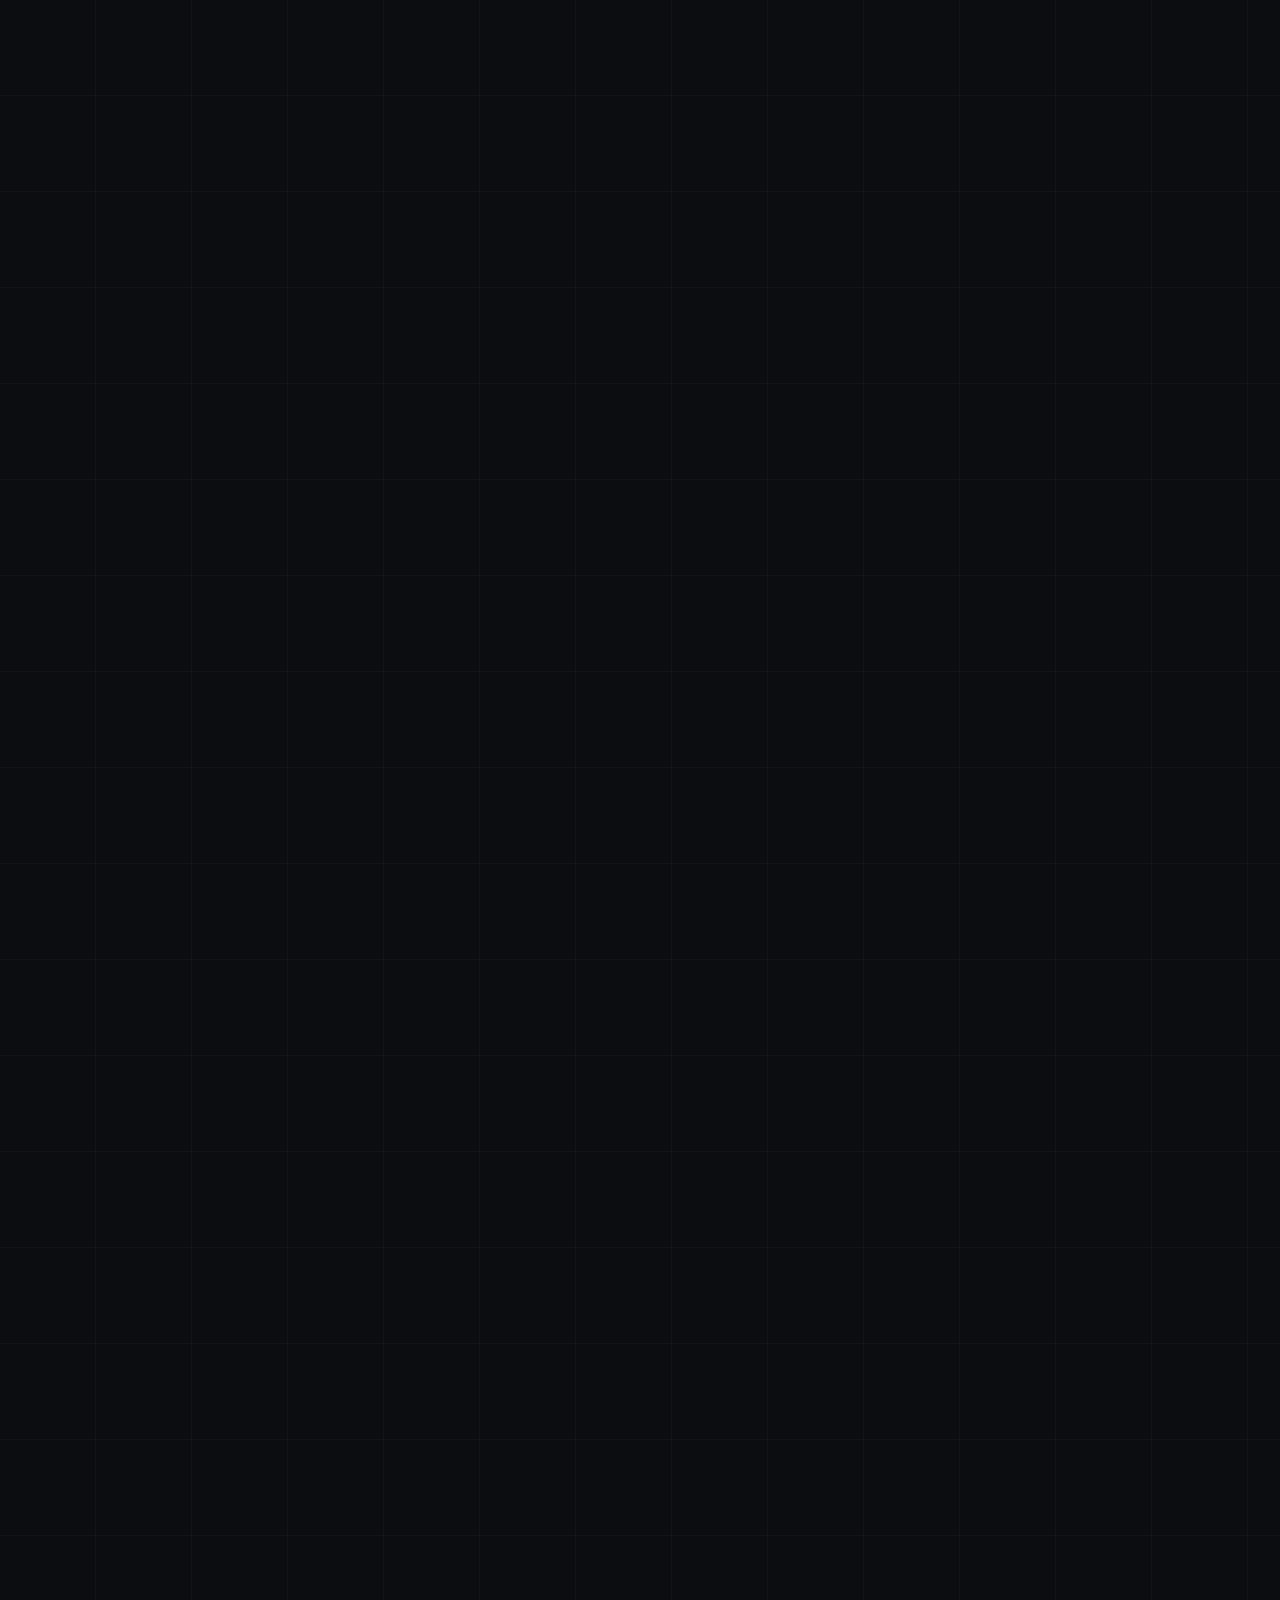
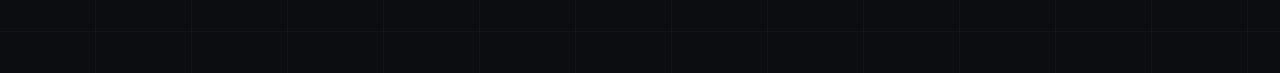
==== commit ccbbf615: "Домен oleksweb.com: canonical, прев'ю на новий домен, редирект www і pages.dev → oleksweb.com Co-Aut" ====
--- a/public/index.html
+++ b/public/index.html
@@ -10,17 +10,18 @@
 <link rel="icon" href="favicon-32.png" sizes="32x32" type="image/png">
 <link rel="apple-touch-icon" href="apple-touch-icon.png">
 <meta property="og:type" content="website">
-<meta property="og:url" content="https://oleks-web.pages.dev/">
+<link rel="canonical" href="https://oleksweb.com/">
+<meta property="og:url" content="https://oleksweb.com/">
 <meta property="og:site_name" content="oleks_web">
 <meta property="og:title" content="oleks_web — сайти для бізнесу під ключ">
 <meta property="og:description" content="Сайти, які приводять заявки одразу у ваш Telegram. Безкоштовний прототип першого екрана до оплати.">
-<meta property="og:image" content="https://oleks-web.pages.dev/og.jpg">
+<meta property="og:image" content="https://oleksweb.com/og.jpg">
 <meta property="og:image:width" content="1200">
 <meta property="og:image:height" content="630">
 <meta property="og:image:alt" content="oleks_web — Від ідеї до сайту, який продає">
 <meta property="og:locale" content="uk_UA">
 <meta name="twitter:card" content="summary_large_image">
-<meta name="twitter:image" content="https://oleks-web.pages.dev/og.jpg">
+<meta name="twitter:image" content="https://oleksweb.com/og.jpg">
 <link rel="preconnect" href="https://fonts.googleapis.com">
 <link rel="preconnect" href="https://fonts.gstatic.com" crossorigin>
 <link href="https://fonts.googleapis.com/css2?family=Unbounded:wght@500;800&family=Onest:wght@400;500;600&family=JetBrains+Mono:wght@400;500&display=swap" rel="stylesheet">
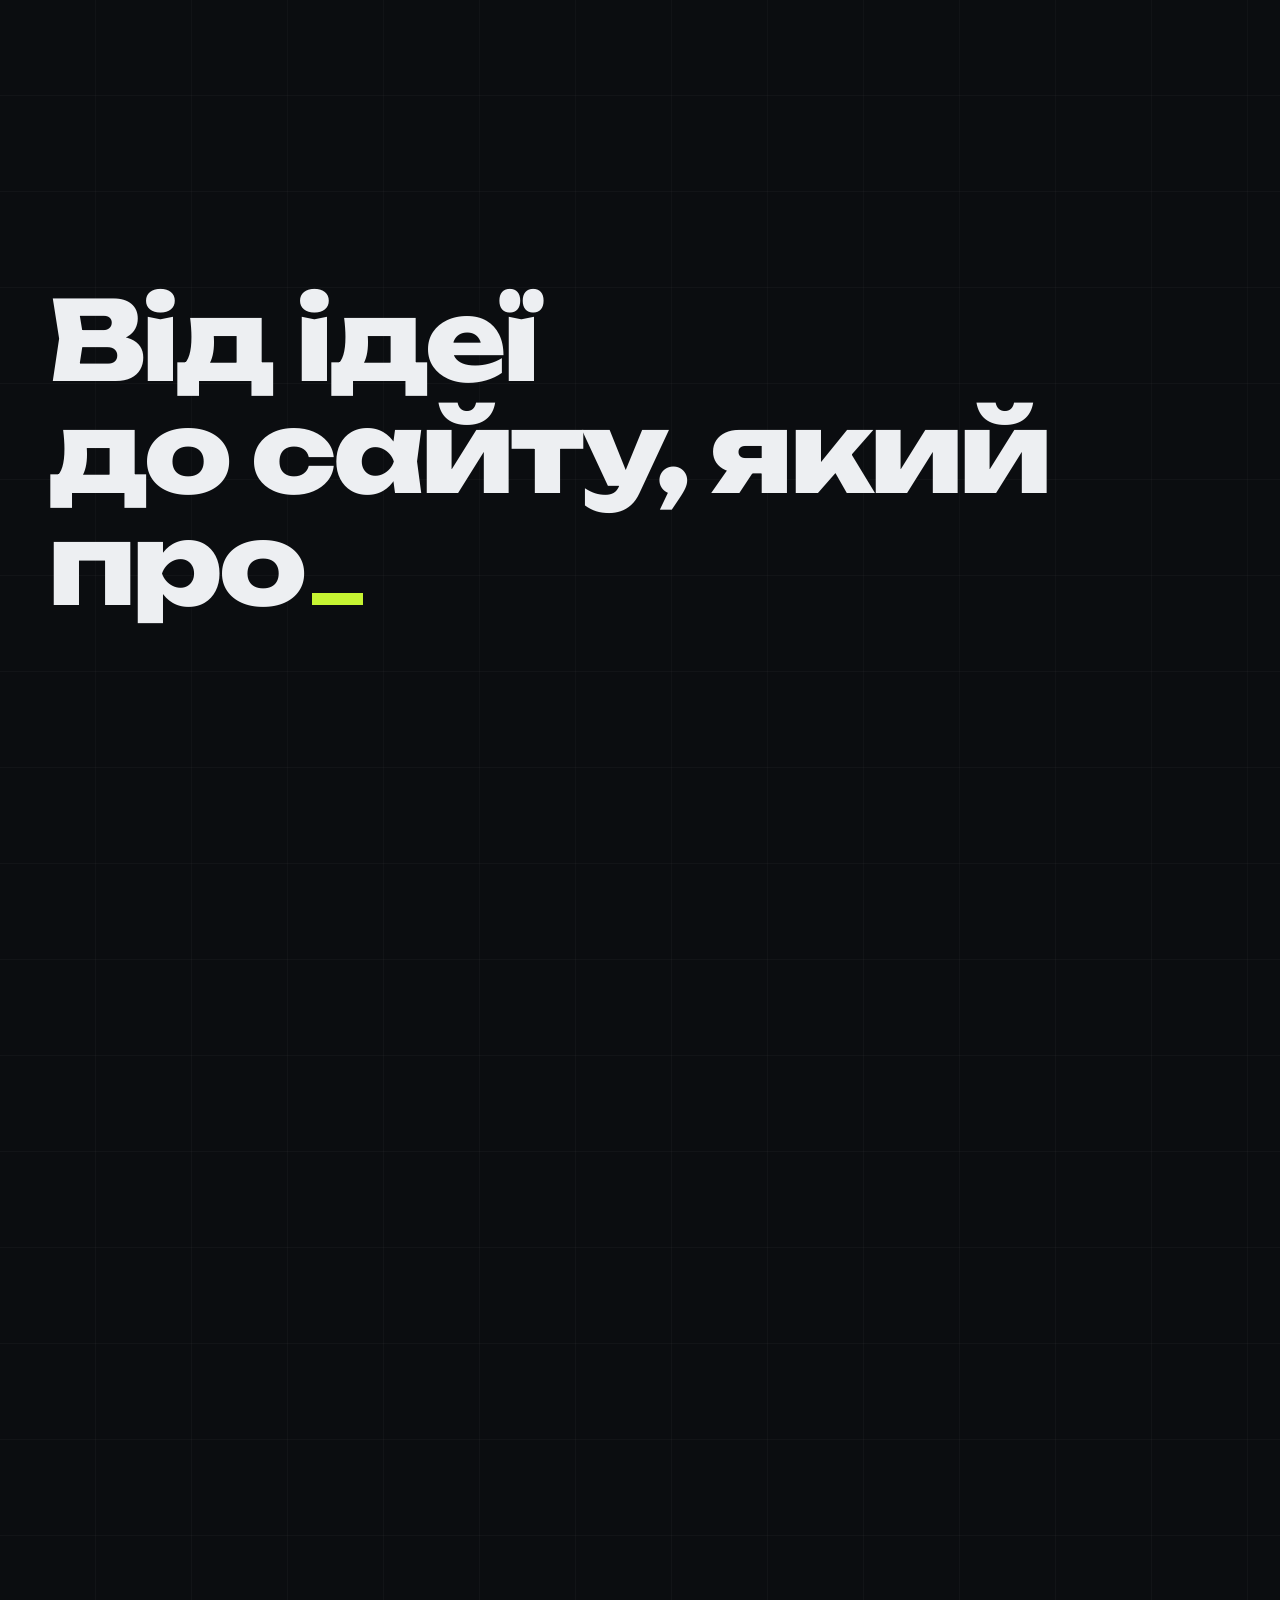
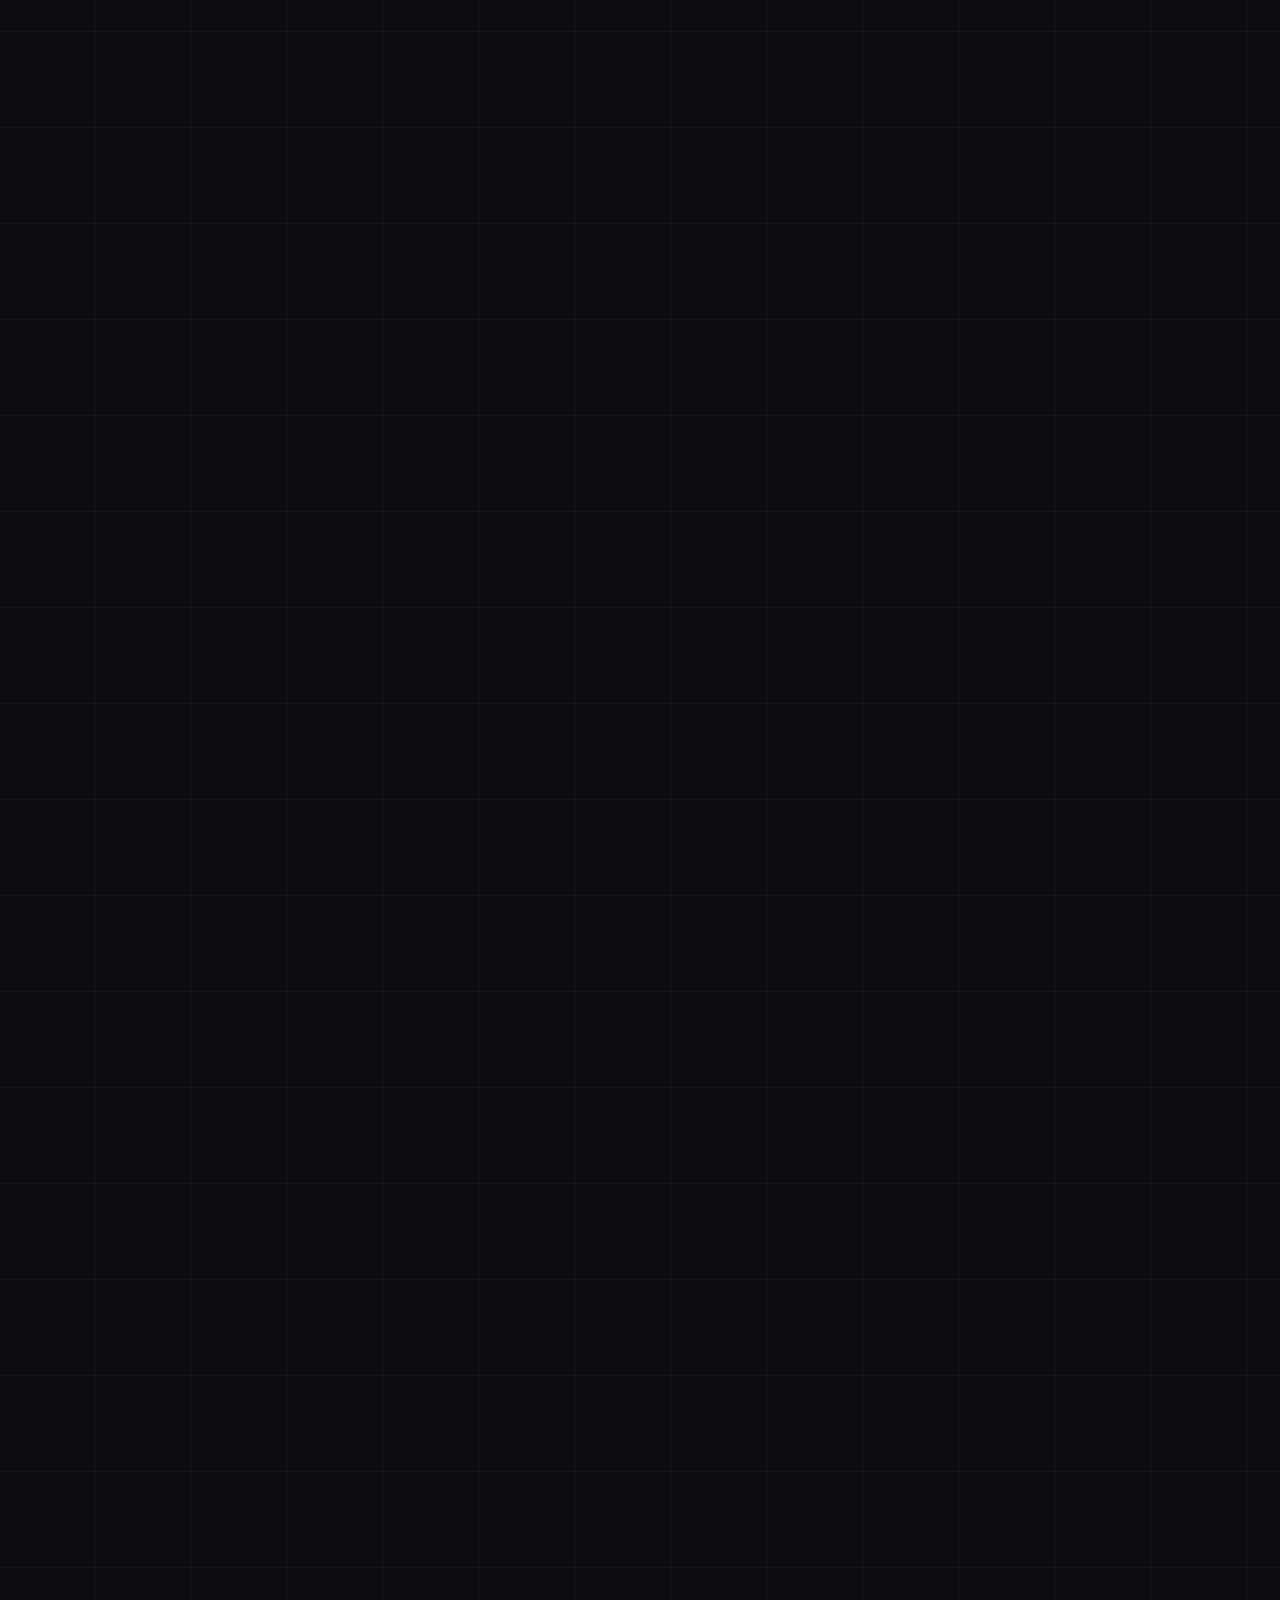
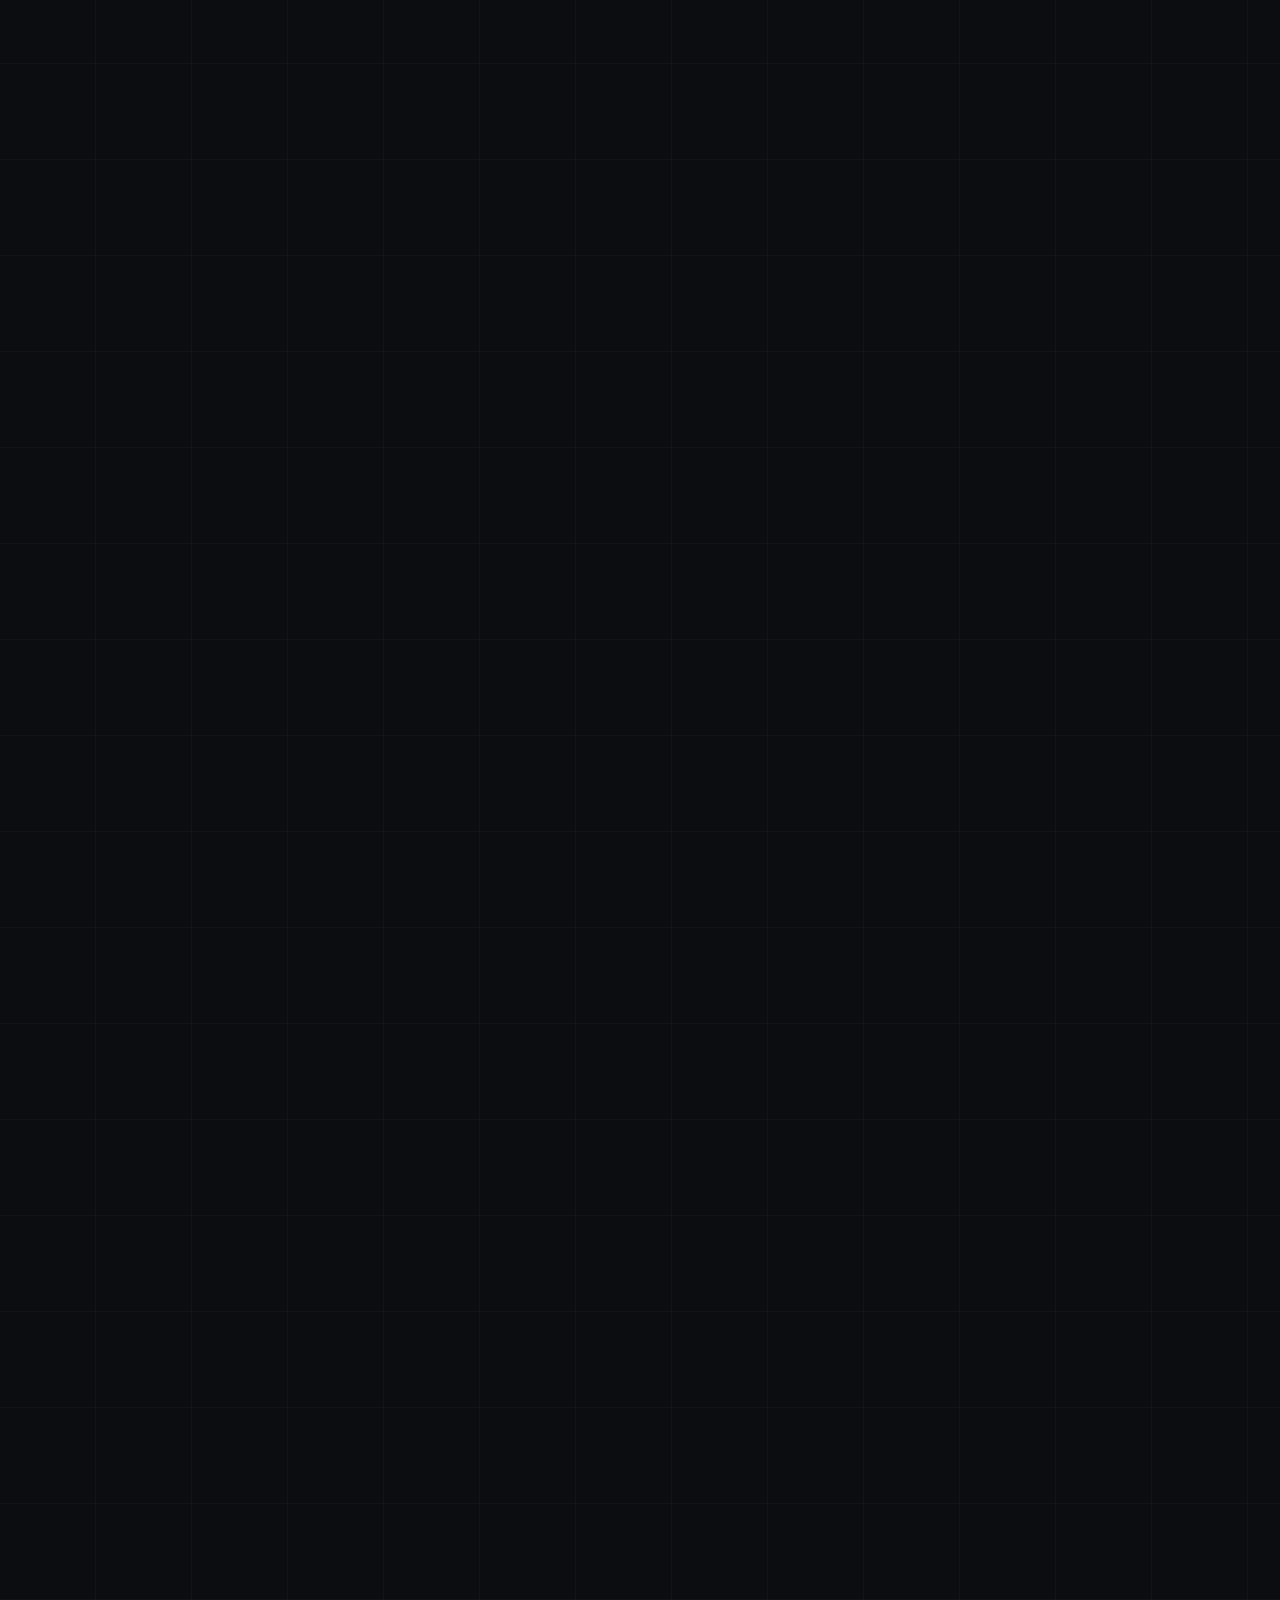
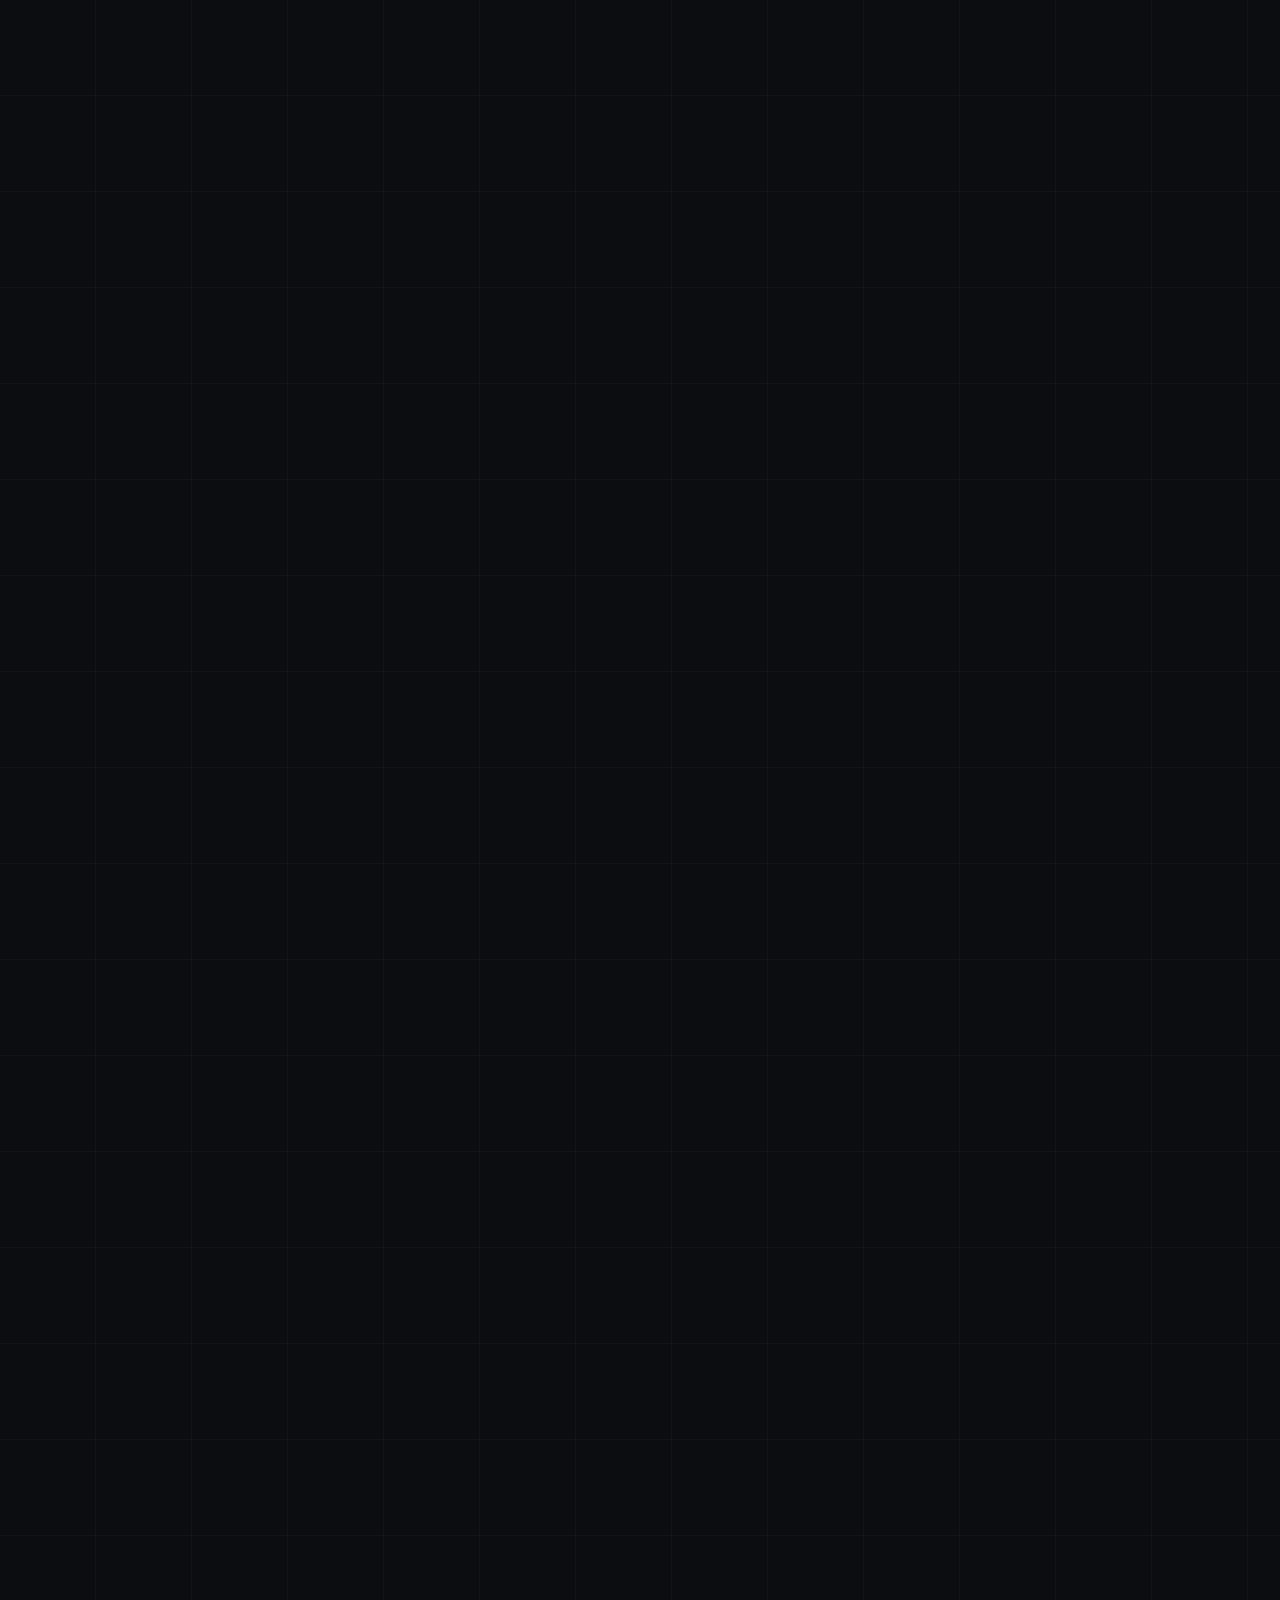
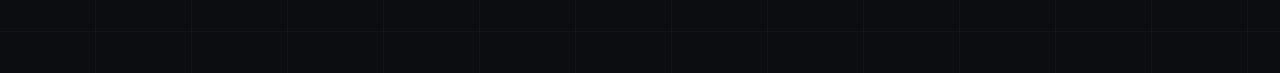
==== commit 69e53f34: "SEO-база: title і description під «розробка сайтів», H1 у HTML, JSON-LD (послуги, ціни, FAQ), robots" ====
--- a/public/index.html
+++ b/public/index.html
@@ -3,8 +3,8 @@
 <head>
 <meta charset="utf-8">
 <meta name="viewport" content="width=device-width,initial-scale=1">
-<title>oleks_web — сайти для бізнесу під ключ</title>
-<meta name="description" content="Лендинги та сайти для бізнесу, які приводять заявки одразу у ваш Telegram. Безкоштовний прототип першого екрана до оплати.">
+<title>Розробка сайтів для бізнесу під ключ — oleks_web</title>
+<meta name="description" content="Розробка лендингів і сайтів для бізнесу під ключ: дизайн з нуля, заявки одразу у ваш Telegram. Безкоштовний прототип першого екрана до оплати.">
 <meta name="theme-color" content="#0B0D10">
 <link rel="icon" href="favicon.svg" type="image/svg+xml">
 <link rel="icon" href="favicon-32.png" sizes="32x32" type="image/png">
@@ -13,7 +13,7 @@
 <link rel="canonical" href="https://oleksweb.com/">
 <meta property="og:url" content="https://oleksweb.com/">
 <meta property="og:site_name" content="oleks_web">
-<meta property="og:title" content="oleks_web — сайти для бізнесу під ключ">
+<meta property="og:title" content="Розробка сайтів для бізнесу під ключ — oleks_web">
 <meta property="og:description" content="Сайти, які приводять заявки одразу у ваш Telegram. Безкоштовний прототип першого екрана до оплати.">
 <meta property="og:image" content="https://oleksweb.com/og.jpg">
 <meta property="og:image:width" content="1200">
@@ -21,11 +21,235 @@
 <meta property="og:image:alt" content="oleks_web — Від ідеї до сайту, який продає">
 <meta property="og:locale" content="uk_UA">
 <meta name="twitter:card" content="summary_large_image">
+<meta name="robots" content="index,follow,max-image-preview:large">
 <meta name="twitter:image" content="https://oleksweb.com/og.jpg">
+<script type="application/ld+json">
+{
+ "@context": "https://schema.org",
+ "@graph": [
+  {
+   "@type": "WebSite",
+   "@id": "https://oleksweb.com/#website",
+   "url": "https://oleksweb.com/",
+   "name": "oleks_web",
+   "inLanguage": "uk",
+   "publisher": {
+    "@id": "https://oleksweb.com/#org"
+   }
+  },
+  {
+   "@type": "ProfessionalService",
+   "@id": "https://oleksweb.com/#org",
+   "name": "oleks_web",
+   "alternateName": "oleks web",
+   "url": "https://oleksweb.com/",
+   "logo": "https://oleksweb.com/apple-touch-icon.png",
+   "image": "https://oleksweb.com/og.jpg",
+   "description": "Розробка лендингів і сайтів для бізнесу під ключ: заявки одразу у Telegram власника, безкоштовний прототип першого екрана до оплати.",
+   "slogan": "Від ідеї до сайту, який продає",
+   "founder": {
+    "@type": "Person",
+    "name": "Олександр",
+    "jobTitle": "Веб-дизайнер, розробник сайтів"
+   },
+   "areaServed": {
+    "@type": "Country",
+    "name": "Україна"
+   },
+   "address": {
+    "@type": "PostalAddress",
+    "addressLocality": "Здолбунів",
+    "addressRegion": "Рівненська область",
+    "addressCountry": "UA"
+   },
+   "priceRange": "від 11 000 грн",
+   "knowsLanguage": [
+    "uk"
+   ],
+   "sameAs": [
+    "https://www.instagram.com/oleks_web/",
+    "https://t.me/LysOleksandr"
+   ],
+   "contactPoint": {
+    "@type": "ContactPoint",
+    "contactType": "customer service",
+    "url": "https://t.me/LysOleksandr",
+    "availableLanguage": [
+     "uk"
+    ]
+   },
+   "hasOfferCatalog": {
+    "@type": "OfferCatalog",
+    "name": "Розробка сайтів",
+    "itemListElement": [
+     {
+      "@type": "Offer",
+      "itemOffered": {
+       "@type": "Service",
+       "name": "Лендинг",
+       "description": "Одна сторінка, яка веде до заявки: дизайн з нуля, тексти, адаптив, заявки в Telegram."
+      },
+      "priceSpecification": {
+       "@type": "PriceSpecification",
+       "minPrice": 11000,
+       "priceCurrency": "UAH"
+      },
+      "priceCurrency": "UAH",
+      "availability": "https://schema.org/InStock"
+     },
+     {
+      "@type": "Offer",
+      "itemOffered": {
+       "@type": "Service",
+       "name": "Багатосторінковий сайт або каталог",
+       "description": "Окремі сторінки під послуги, ціни, кейси або вітрина товарів, базове SEO."
+      },
+      "priceSpecification": {
+       "@type": "PriceSpecification",
+       "minPrice": 16000,
+       "priceCurrency": "UAH"
+      },
+      "priceCurrency": "UAH",
+      "availability": "https://schema.org/InStock"
+     },
+     {
+      "@type": "Offer",
+      "itemOffered": {
+       "@type": "Service",
+       "name": "Складний проєкт",
+       "description": "Квізи, калькулятори вартості, онлайн-бронювання, інтеграція з CRM та оплатою."
+      },
+      "priceSpecification": {
+       "@type": "PriceSpecification",
+       "minPrice": 20000,
+       "priceCurrency": "UAH"
+      },
+      "priceCurrency": "UAH",
+      "availability": "https://schema.org/InStock"
+     },
+     {
+      "@type": "Offer",
+      "itemOffered": {
+       "@type": "Service",
+       "name": "Інтернет-магазин",
+       "description": "Каталог, кошик, онлайн-оплата, Нова Пошта, адмінка для товарів."
+      },
+      "priceSpecification": {
+       "@type": "PriceSpecification",
+       "minPrice": 30000,
+       "priceCurrency": "UAH"
+      },
+      "priceCurrency": "UAH",
+      "availability": "https://schema.org/InStock"
+     },
+     {
+      "@type": "Offer",
+      "itemOffered": {
+       "@type": "Service",
+       "name": "Telegram-бот",
+       "description": "Запис клієнтів і відповіді на типові питання."
+      },
+      "priceSpecification": {
+       "@type": "PriceSpecification",
+       "minPrice": 5000,
+       "priceCurrency": "UAH"
+      },
+      "priceCurrency": "UAH",
+      "availability": "https://schema.org/InStock"
+     },
+     {
+      "@type": "Offer",
+      "itemOffered": {
+       "@type": "Service",
+       "name": "Mini App у Telegram",
+       "description": "Каталог, запис чи замовлення прямо в Telegram."
+      },
+      "priceSpecification": {
+       "@type": "PriceSpecification",
+       "minPrice": 12000,
+       "priceCurrency": "UAH"
+      },
+      "priceCurrency": "UAH",
+      "availability": "https://schema.org/InStock"
+     }
+    ]
+   }
+  },
+  {
+   "@type": "WebPage",
+   "@id": "https://oleksweb.com/#webpage",
+   "url": "https://oleksweb.com/",
+   "name": "Розробка сайтів для бізнесу під ключ — oleks_web",
+   "isPartOf": {
+    "@id": "https://oleksweb.com/#website"
+   },
+   "about": {
+    "@id": "https://oleksweb.com/#org"
+   },
+   "inLanguage": "uk",
+   "primaryImageOfPage": "https://oleksweb.com/og.jpg"
+  },
+  {
+   "@type": "FAQPage",
+   "@id": "https://oleksweb.com/#faq",
+   "mainEntity": [
+    {
+     "@type": "Question",
+     "name": "А якщо прототип не сподобається?",
+     "acceptedAnswer": {
+      "@type": "Answer",
+      "text": "Ви нічого не платите і нічого не винні. Або скажіть, що не так, — спробую інший підхід."
+     }
+    },
+    {
+     "@type": "Question",
+     "name": "Скільки часу це займає?",
+     "acceptedAnswer": {
+      "@type": "Answer",
+      "text": "Прототип першого екрана — 1–3 дні. Лендинг під ключ — 5–10 днів, багатосторінковий сайт — 1–2 тижні, складний проєкт — 2–3 тижні. Багато залежить від того, як швидко є матеріали: фото, ціни, інформація про послуги."
+     }
+    },
+    {
+     "@type": "Question",
+     "name": "Хто пише тексти?",
+     "acceptedAnswer": {
+      "@type": "Answer",
+      "text": "Найкраще — разом: ви розповідаєте про бізнес, я перетворюю це на тексти, які продають. Немає часу — напишу сам, ви лише погодите."
+     }
+    },
+    {
+     "@type": "Question",
+     "name": "Чи будуть щомісячні платежі?",
+     "acceptedAnswer": {
+      "@type": "Answer",
+      "text": "Ні. На відміну від конструкторів, абонплати немає — хостинг безкоштовний. Щороку продовжується лише домен (адреса сайту)."
+     }
+    },
+    {
+     "@type": "Question",
+     "name": "Як змінити ціни чи фото після запуску?",
+     "acceptedAnswer": {
+      "@type": "Answer",
+      "text": "Напишіть мені — внесу. Перший місяць після запуску дрібні правки безкоштовні. Далі — разово або на супроводі від 1 500 грн/міс: правки, оновлення і контроль, щоб сайт працював без збоїв."
+     }
+    },
+    {
+     "@type": "Question",
+     "name": "Як відбувається оплата?",
+     "acceptedAnswer": {
+      "@type": "Answer",
+      "text": "50% перед стартом, 50% — після здачі сайту."
+     }
+    }
+   ]
+  }
+ ]
+}
+</script>
 <link rel="preconnect" href="https://fonts.googleapis.com">
 <link rel="preconnect" href="https://fonts.gstatic.com" crossorigin>
 <link href="https://fonts.googleapis.com/css2?family=Unbounded:wght@500;800&family=Onest:wght@400;500;600&family=JetBrains+Mono:wght@400;500&display=swap" rel="stylesheet">
-<link rel="stylesheet" href="css/style.css?v=20261127c">
+<link rel="stylesheet" href="css/style.css?v=20261127d">
 </head>
 <body class="intro">
 
@@ -48,7 +272,7 @@
   <!-- ============ HERO ============ -->
   <section class="hero wrap">
     <canvas class="hero-grid" id="heroGrid" aria-hidden="true"></canvas>
-    <h1 class="h1" id="h1" aria-label="Від ідеї до сайту, який продає"><span class="line"><span class="cur"></span></span></h1>
+    <h1 class="h1" id="h1" aria-label="Від ідеї до сайту, який продає"><span class="vh">Від ідеї до сайту, який продає</span><span class="line"><span class="cur"></span></span></h1>
     <div class="foot">
       <p class="sub reveal" data-r>Розробка сайтів, з яких клієнт одразу розуміє, що ви пропонуєте, — і залишає заявку. Спершу безкоштовний прототип першого екрана: ви бачите свій сайт ще до оплати.</p>
       <div class="cta-row reveal d1" data-r id="heroCta">
@@ -68,7 +292,7 @@
         <article class="case wi on" data-i="0" data-url="https://petrivska.com" data-host="petrivska.com">
           <a class="shot" href="https://petrivska.com" target="_blank" rel="noopener">
             <span class="bar"><i></i><i></i><i></i><em>petrivska.com</em></span>
-            <span class="win"><img src="assets/img/cases/ecomind.jpg" alt="Сайт EcoMind System — перший екран" width="1600" height="1000" loading="lazy"></span>
+            <span class="win"><img src="assets/img/cases/ecomind.jpg" alt="Сайт EcoMind System — перший екран" width="1600" height="1000" loading="lazy" decoding="async"></span>
           </a>
           <button class="wi-head" type="button"><span class="wi-name h3">EcoMind System</span><span class="tag">Бізнес-коучинг</span></button>
           <p class="desc">Сайт для бізнес-коуча Валентини Петрівської. Послуги, підхід і запис на консультацію — заявки приходять одразу в Telegram.</p>
@@ -77,7 +301,7 @@
         <article class="case wi" data-i="1" data-url="https://vndetail.com" data-host="vndetail.com">
           <a class="shot" href="https://vndetail.com" target="_blank" rel="noopener">
             <span class="bar"><i></i><i></i><i></i><em>vndetail.com</em></span>
-            <span class="win"><img src="assets/img/cases/vn-detail.jpg" alt="Сайт VN Detail — перший екран" width="1600" height="1000" loading="lazy"></span>
+            <span class="win"><img src="assets/img/cases/vn-detail.jpg" alt="Сайт VN Detail — перший екран" width="1600" height="1000" loading="lazy" decoding="async"></span>
           </a>
           <button class="wi-head" type="button"><span class="wi-name h3">VN Detail</span><span class="tag">Детейлінг</span></button>
           <p class="desc">Клієнт надсилає фото авто й отримує оцінку, заявки — одразу в Telegram. Ціни й фото власник оновлює сам через адмінку.</p>
@@ -86,7 +310,7 @@
         <article class="case wi" data-i="2" data-url="https://tekhkarta.pages.dev" data-host="tekhkarta.pages.dev">
           <a class="shot" href="https://tekhkarta.pages.dev" target="_blank" rel="noopener">
             <span class="bar"><i></i><i></i><i></i><em>tekhkarta.pages.dev</em></span>
-            <span class="win"><img src="assets/img/cases/tekhkarta.jpg" alt="Сайт Техкарта — перший екран" width="1600" height="1000" loading="lazy"></span>
+            <span class="win"><img src="assets/img/cases/tekhkarta.jpg" alt="Сайт Техкарта — перший екран" width="1600" height="1000" loading="lazy" decoding="async"></span>
           </a>
           <button class="wi-head" type="button"><span class="wi-name h3">Техкарта</span><span class="tag">Ресторанний консалтинг</span></button>
           <p class="desc">Сайт бренд-шефа, який відкриває заклади під ключ: фастфуд, кав'ярні, піцерії. Від порожнього приміщення до першого гостя — з цінами й етапами одразу на сайті.</p>
@@ -95,7 +319,7 @@
         <article class="case wi" data-i="3" data-url="https://happy-finance-site.netlify.app" data-host="happy-finance-site.netlify.app">
           <a class="shot" href="https://happy-finance-site.netlify.app" target="_blank" rel="noopener">
             <span class="bar"><i></i><i></i><i></i><em>happy-finance-site.netlify.app</em></span>
-            <span class="win"><img src="assets/img/cases/happy-finance.jpg" alt="Сайт Happy Finance — перший екран" width="1600" height="1000" loading="lazy"></span>
+            <span class="win"><img src="assets/img/cases/happy-finance.jpg" alt="Сайт Happy Finance — перший екран" width="1600" height="1000" loading="lazy" decoding="async"></span>
           </a>
           <button class="wi-head" type="button"><span class="wi-name h3">Happy Finance</span><span class="tag">Бухгалтерія</span></button>
           <p class="desc">Скрол-історія «робочий день 9:00 → 17:00» показує, від чого звільняє бухгалтерський супровід.</p>
@@ -104,7 +328,7 @@
         <article class="case wi" data-i="4" data-url="https://korona-hills.netlify.app" data-host="korona-hills.netlify.app">
           <a class="shot" href="https://korona-hills.netlify.app" target="_blank" rel="noopener">
             <span class="bar"><i></i><i></i><i></i><em>korona-hills.netlify.app</em></span>
-            <span class="win"><img src="assets/img/cases/krona-hills.jpg" alt="Сайт Krona Hills — перший екран" width="1600" height="1000" loading="lazy"></span>
+            <span class="win"><img src="assets/img/cases/krona-hills.jpg" alt="Сайт Krona Hills — перший екран" width="1600" height="1000" loading="lazy" decoding="async"></span>
           </a>
           <button class="wi-head" type="button"><span class="wi-name h3">Krona Hills</span><span class="tag">Нерухомість</span></button>
           <p class="desc">Лендинг ЖК у лісі, який продає не квадратні метри, а життя серед сосен. Інтерактивна мапа, калькулятор, хід будівництва.</p>
@@ -115,11 +339,11 @@
         <a class="shot" id="featShot" href="https://petrivska.com" target="_blank" rel="noopener" tabindex="-1">
           <span class="bar"><i></i><i></i><i></i><em id="wpHost">petrivska.com</em></span>
           <span class="win">
-          <img class="wp-img on" src="assets/img/cases/ecomind.jpg" alt="" width="1600" height="1000">
-          <img class="wp-img" src="assets/img/cases/vn-detail.jpg" alt="" width="1600" height="1000" loading="lazy">
-          <img class="wp-img" src="assets/img/cases/tekhkarta.jpg" alt="" width="1600" height="1000" loading="lazy">
-          <img class="wp-img" src="assets/img/cases/happy-finance.jpg" alt="" width="1600" height="1000" loading="lazy">
-          <img class="wp-img" src="assets/img/cases/krona-hills.jpg" alt="" width="1600" height="1000" loading="lazy">
+          <img class="wp-img on" src="assets/img/cases/ecomind.jpg" alt="" width="1600" height="1000" loading="lazy" decoding="async">
+          <img class="wp-img" src="assets/img/cases/vn-detail.jpg" alt="" width="1600" height="1000" loading="lazy" decoding="async">
+          <img class="wp-img" src="assets/img/cases/tekhkarta.jpg" alt="" width="1600" height="1000" loading="lazy" decoding="async">
+          <img class="wp-img" src="assets/img/cases/happy-finance.jpg" alt="" width="1600" height="1000" loading="lazy" decoding="async">
+          <img class="wp-img" src="assets/img/cases/krona-hills.jpg" alt="" width="1600" height="1000" loading="lazy" decoding="async">
           </span>
         </a>
         <div class="wp-info"><p class="desc" id="wpDesc">Сайт для бізнес-коуча Валентини Петрівської. Послуги, підхід і запис на консультацію — заявки приходять одразу в Telegram.</p><a class="go" id="wpGo" href="https://petrivska.com" target="_blank" rel="noopener" tabindex="-1">petrivska.com ↗</a></div>
@@ -350,6 +574,6 @@
 
 <svg class="thread" id="thread" aria-hidden="true"><path id="path"/><path id="path2"/></svg>
 
-<script src="js/main.js?v=20261127c"></script>
+<script src="js/main.js?v=20261127d"></script>
 </body>
 </html>
--- a/public/css/style.css
+++ b/public/css/style.css
@@ -22,6 +22,7 @@
 @keyframes blink{50%{opacity:0}}
 
 /* ================= типографіка ================= */
+.vh{position:absolute!important;width:1px;height:1px;padding:0;margin:-1px;overflow:hidden;clip:rect(0 0 0 0);white-space:nowrap;border:0}
 .h1{font-family:var(--f-head);font-weight:800;letter-spacing:-.035em;line-height:1.02}
 .h1{font-size:clamp(48px,8.6vw,138px)}
 .h2{font-family:var(--f-head);font-weight:800;font-size:clamp(30px,4.4vw,68px);letter-spacing:-.03em;line-height:1.08}
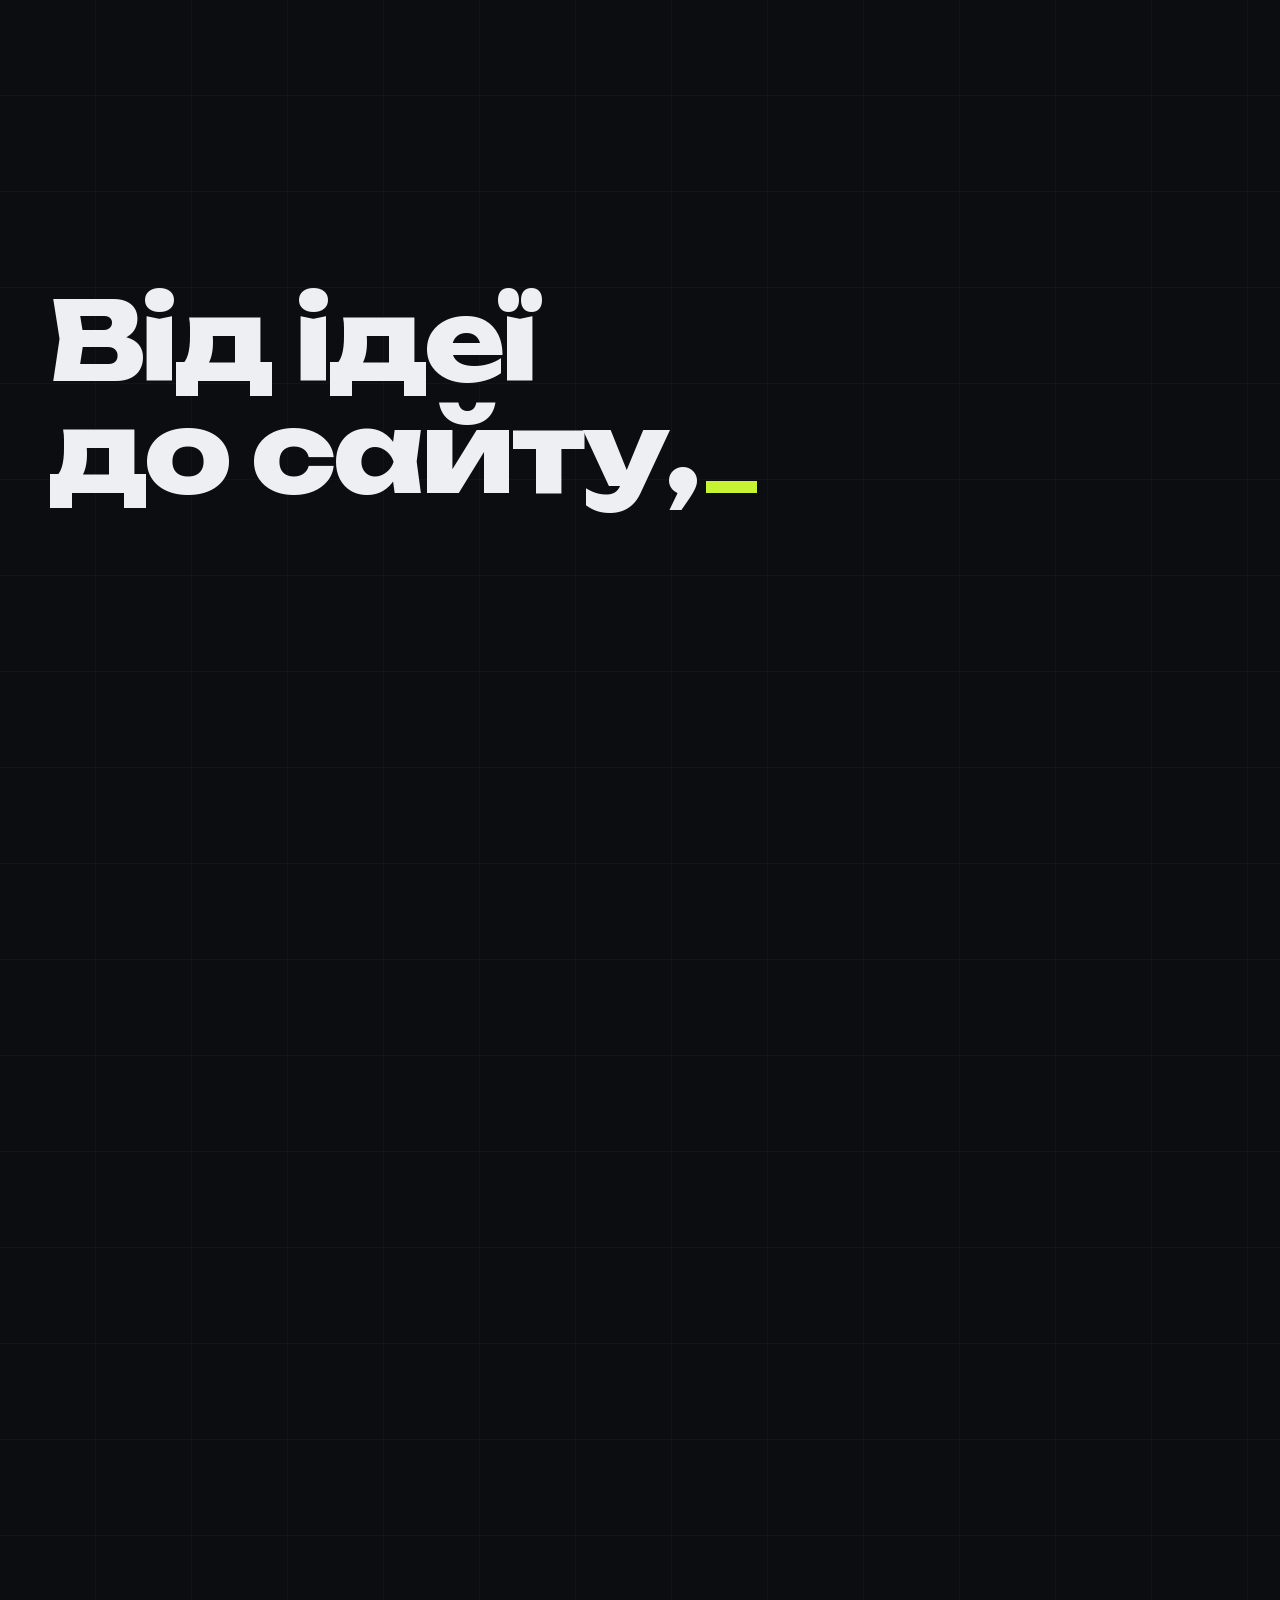
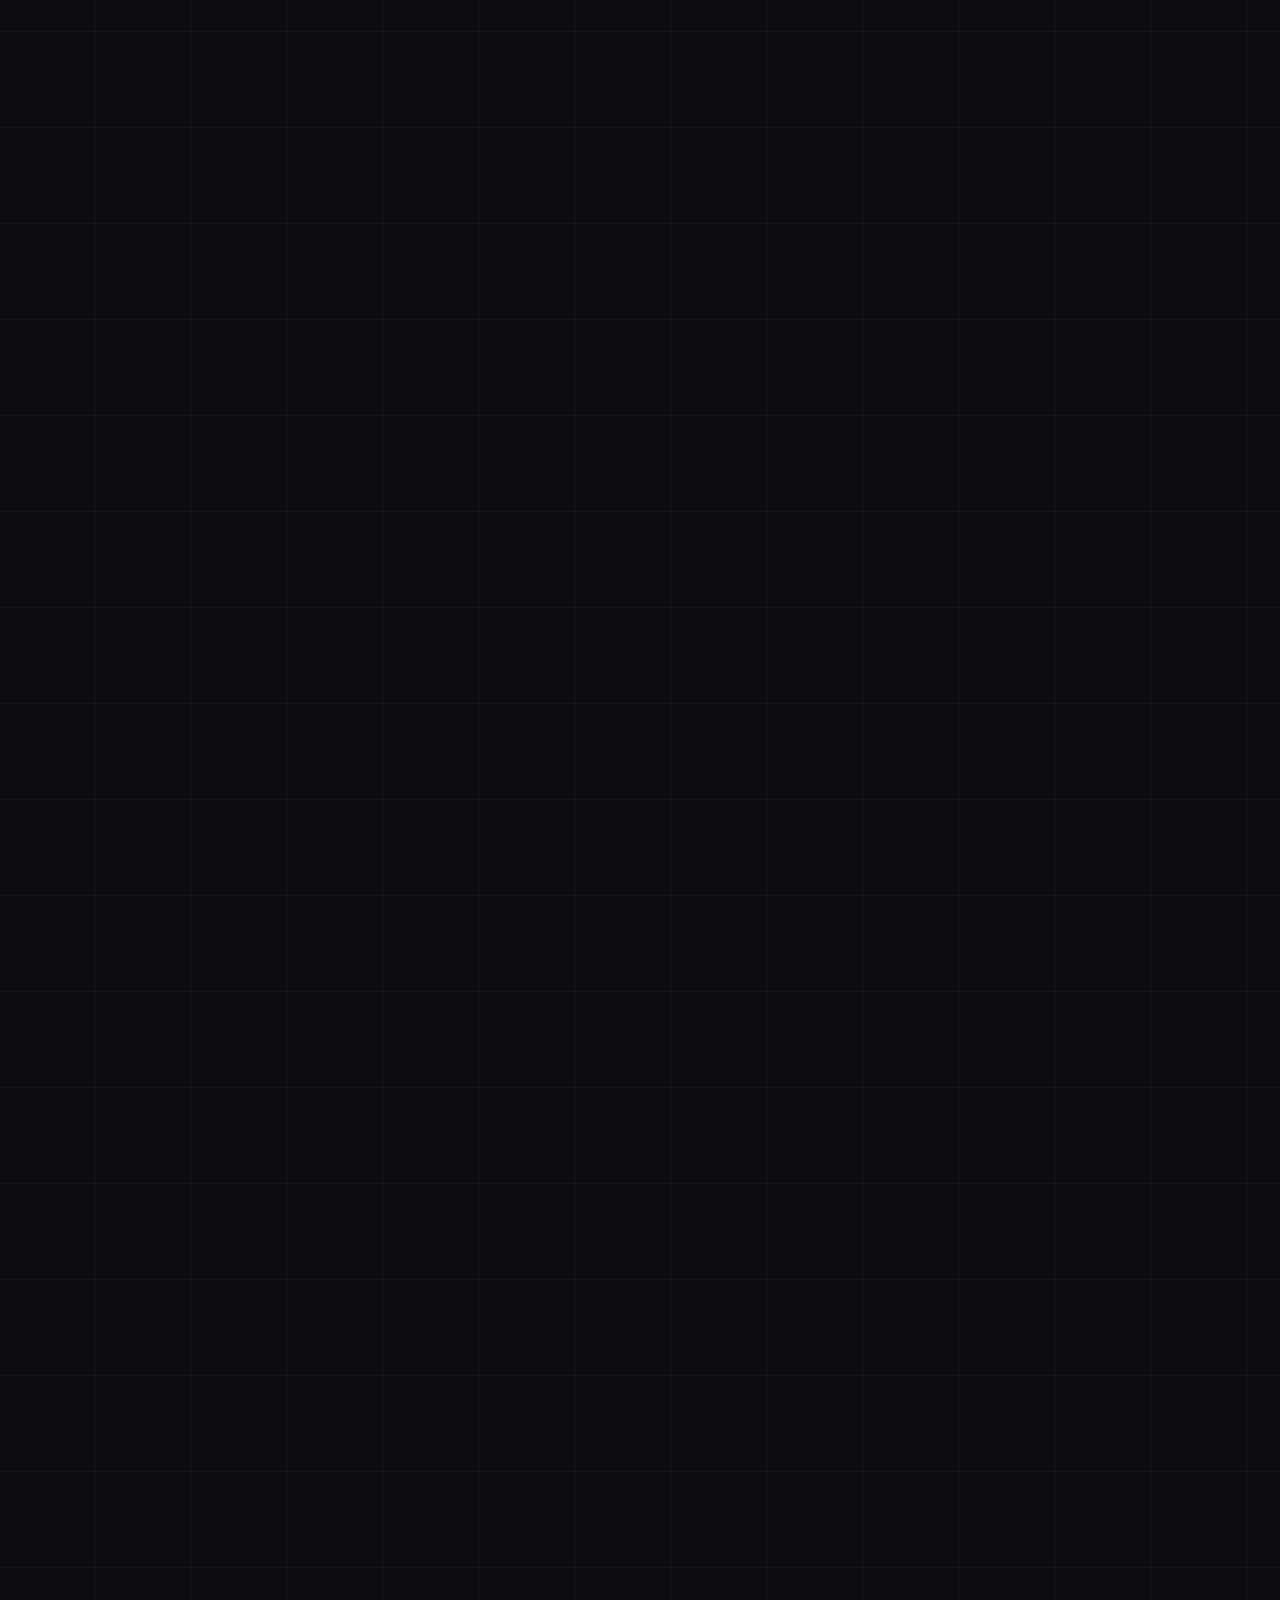
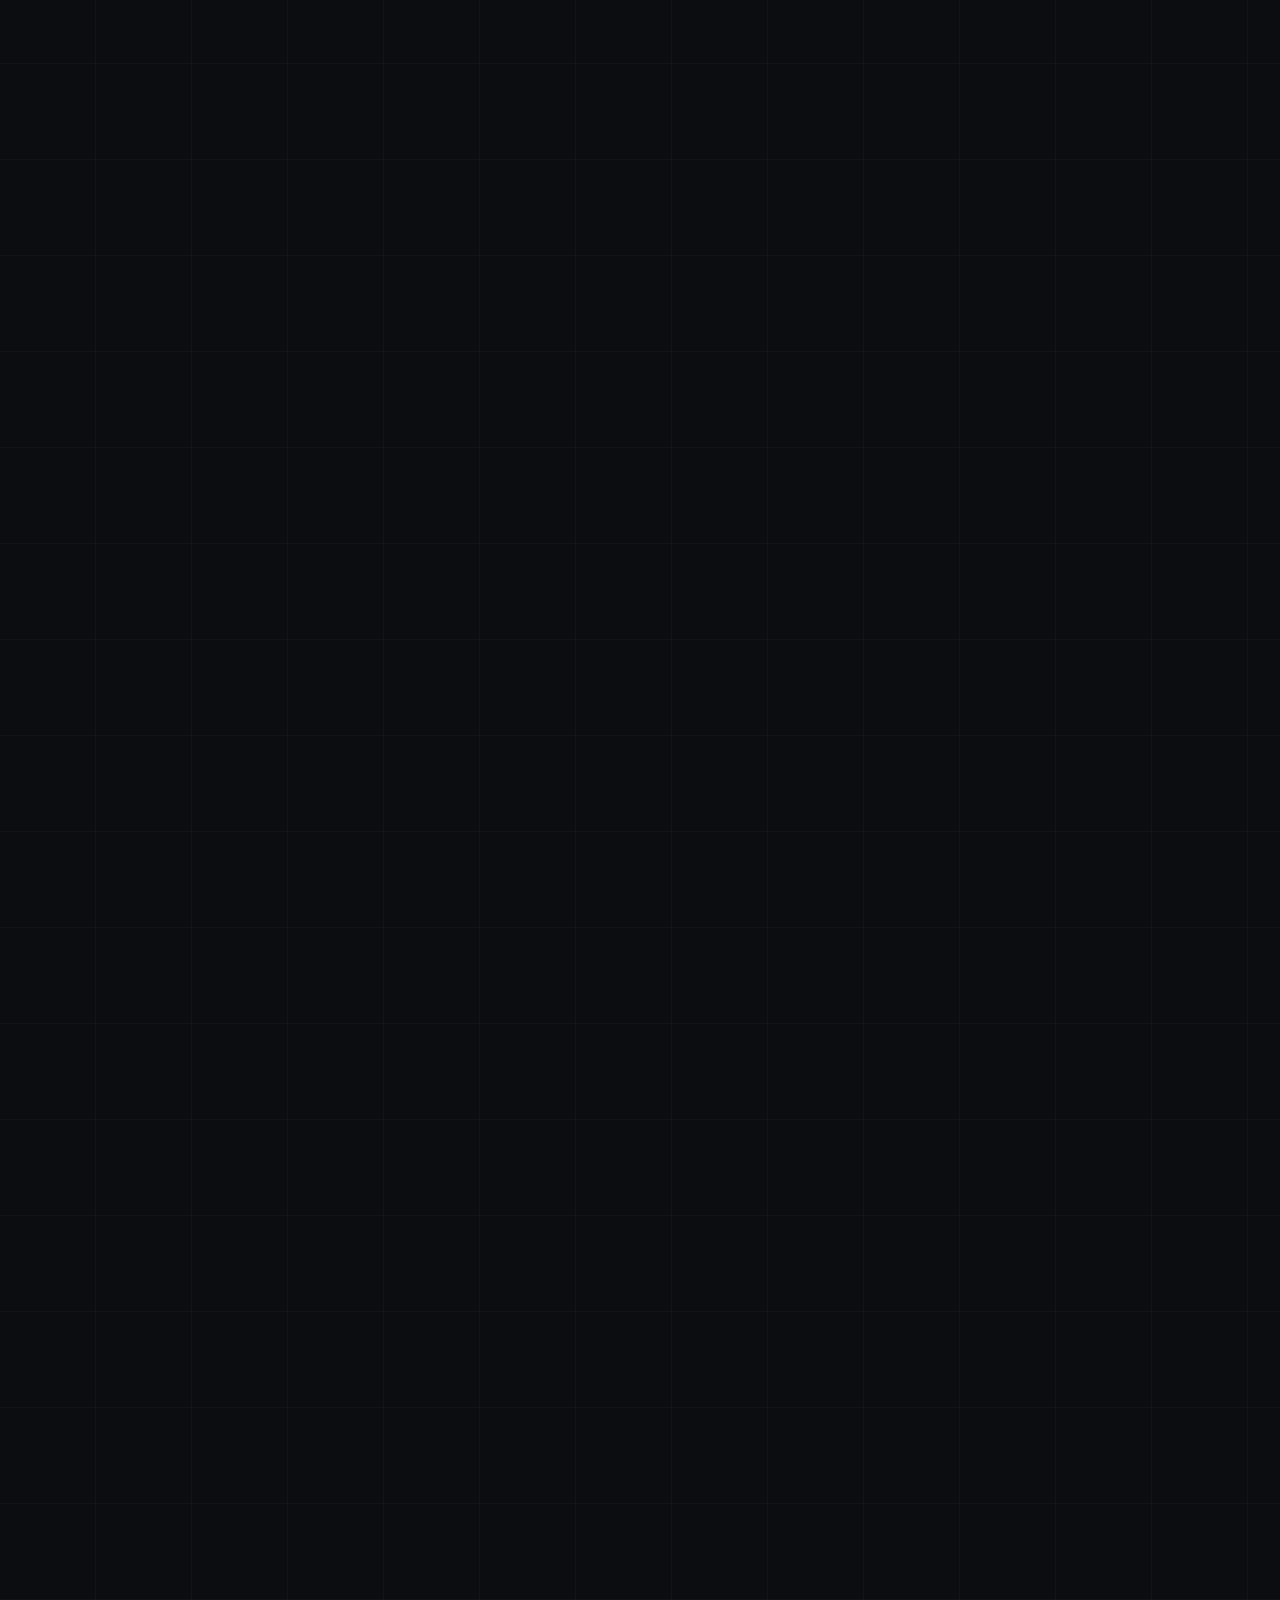
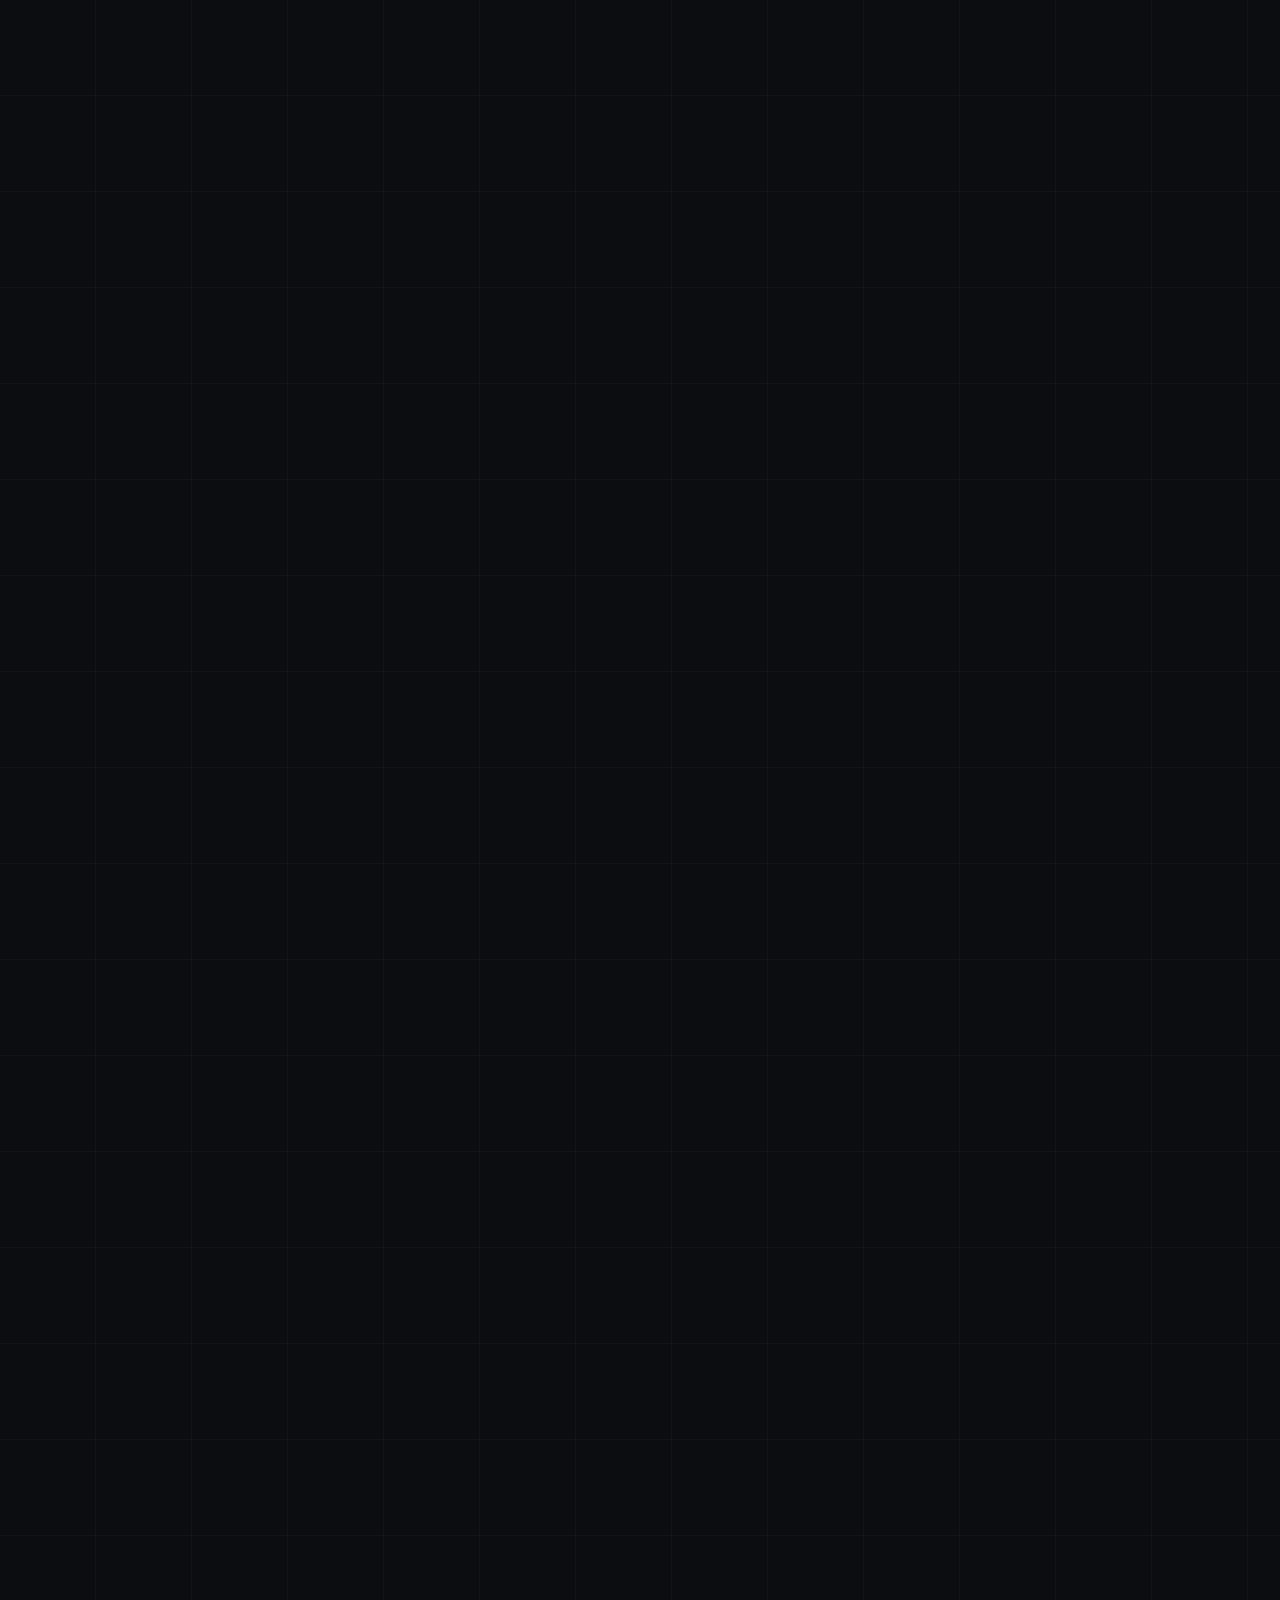
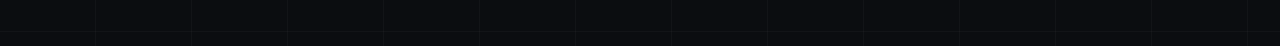
==== commit 4c18c190: "Швидкість: шрифти на власному домені з preload, скріни 800px для телефонів, відео-відгук без передза" ====
--- a/public/index.html
+++ b/public/index.html
@@ -3,6 +3,8 @@
 <head>
 <meta charset="utf-8">
 <meta name="viewport" content="width=device-width,initial-scale=1">
+<link rel="preload" href="assets/fonts/unbounded-cyrillic-cb504d.woff2" as="font" type="font/woff2" crossorigin>
+<link rel="preload" href="assets/fonts/onest-cyrillic-8faa2f.woff2" as="font" type="font/woff2" crossorigin>
 <title>Розробка сайтів для бізнесу під ключ — oleks_web</title>
 <meta name="description" content="Розробка лендингів і сайтів для бізнесу під ключ: дизайн з нуля, заявки одразу у ваш Telegram. Безкоштовний прототип першого екрана до оплати.">
 <meta name="theme-color" content="#0B0D10">
@@ -246,10 +248,7 @@
  ]
 }
 </script>
-<link rel="preconnect" href="https://fonts.googleapis.com">
-<link rel="preconnect" href="https://fonts.gstatic.com" crossorigin>
-<link href="https://fonts.googleapis.com/css2?family=Unbounded:wght@500;800&family=Onest:wght@400;500;600&family=JetBrains+Mono:wght@400;500&display=swap" rel="stylesheet">
-<link rel="stylesheet" href="css/style.css?v=20261127d">
+<link rel="stylesheet" href="css/style.css?v=20261127e">
 </head>
 <body class="intro">
 
@@ -292,7 +291,7 @@
         <article class="case wi on" data-i="0" data-url="https://petrivska.com" data-host="petrivska.com">
           <a class="shot" href="https://petrivska.com" target="_blank" rel="noopener">
             <span class="bar"><i></i><i></i><i></i><em>petrivska.com</em></span>
-            <span class="win"><img src="assets/img/cases/ecomind.jpg" alt="Сайт EcoMind System — перший екран" width="1600" height="1000" loading="lazy" decoding="async"></span>
+            <span class="win"><img src="assets/img/cases/ecomind.jpg" srcset="assets/img/cases/ecomind-800.jpg 800w, assets/img/cases/ecomind.jpg 1600w" sizes="(max-width:700px) 84vw, 58vw" alt="Сайт EcoMind System — перший екран" width="1600" height="1000" loading="lazy" decoding="async"></span>
           </a>
           <button class="wi-head" type="button"><span class="wi-name h3">EcoMind System</span><span class="tag">Бізнес-коучинг</span></button>
           <p class="desc">Сайт для бізнес-коуча Валентини Петрівської. Послуги, підхід і запис на консультацію — заявки приходять одразу в Telegram.</p>
@@ -301,7 +300,7 @@
         <article class="case wi" data-i="1" data-url="https://vndetail.com" data-host="vndetail.com">
           <a class="shot" href="https://vndetail.com" target="_blank" rel="noopener">
             <span class="bar"><i></i><i></i><i></i><em>vndetail.com</em></span>
-            <span class="win"><img src="assets/img/cases/vn-detail.jpg" alt="Сайт VN Detail — перший екран" width="1600" height="1000" loading="lazy" decoding="async"></span>
+            <span class="win"><img src="assets/img/cases/vn-detail.jpg" srcset="assets/img/cases/vn-detail-800.jpg 800w, assets/img/cases/vn-detail.jpg 1600w" sizes="(max-width:700px) 84vw, 58vw" alt="Сайт VN Detail — перший екран" width="1600" height="1000" loading="lazy" decoding="async"></span>
           </a>
           <button class="wi-head" type="button"><span class="wi-name h3">VN Detail</span><span class="tag">Детейлінг</span></button>
           <p class="desc">Клієнт надсилає фото авто й отримує оцінку, заявки — одразу в Telegram. Ціни й фото власник оновлює сам через адмінку.</p>
@@ -310,7 +309,7 @@
         <article class="case wi" data-i="2" data-url="https://tekhkarta.pages.dev" data-host="tekhkarta.pages.dev">
           <a class="shot" href="https://tekhkarta.pages.dev" target="_blank" rel="noopener">
             <span class="bar"><i></i><i></i><i></i><em>tekhkarta.pages.dev</em></span>
-            <span class="win"><img src="assets/img/cases/tekhkarta.jpg" alt="Сайт Техкарта — перший екран" width="1600" height="1000" loading="lazy" decoding="async"></span>
+            <span class="win"><img src="assets/img/cases/tekhkarta.jpg" srcset="assets/img/cases/tekhkarta-800.jpg 800w, assets/img/cases/tekhkarta.jpg 1600w" sizes="(max-width:700px) 84vw, 58vw" alt="Сайт Техкарта — перший екран" width="1600" height="1000" loading="lazy" decoding="async"></span>
           </a>
           <button class="wi-head" type="button"><span class="wi-name h3">Техкарта</span><span class="tag">Ресторанний консалтинг</span></button>
           <p class="desc">Сайт бренд-шефа, який відкриває заклади під ключ: фастфуд, кав'ярні, піцерії. Від порожнього приміщення до першого гостя — з цінами й етапами одразу на сайті.</p>
@@ -319,7 +318,7 @@
         <article class="case wi" data-i="3" data-url="https://happy-finance-site.netlify.app" data-host="happy-finance-site.netlify.app">
           <a class="shot" href="https://happy-finance-site.netlify.app" target="_blank" rel="noopener">
             <span class="bar"><i></i><i></i><i></i><em>happy-finance-site.netlify.app</em></span>
-            <span class="win"><img src="assets/img/cases/happy-finance.jpg" alt="Сайт Happy Finance — перший екран" width="1600" height="1000" loading="lazy" decoding="async"></span>
+            <span class="win"><img src="assets/img/cases/happy-finance.jpg" srcset="assets/img/cases/happy-finance-800.jpg 800w, assets/img/cases/happy-finance.jpg 1600w" sizes="(max-width:700px) 84vw, 58vw" alt="Сайт Happy Finance — перший екран" width="1600" height="1000" loading="lazy" decoding="async"></span>
           </a>
           <button class="wi-head" type="button"><span class="wi-name h3">Happy Finance</span><span class="tag">Бухгалтерія</span></button>
           <p class="desc">Скрол-історія «робочий день 9:00 → 17:00» показує, від чого звільняє бухгалтерський супровід.</p>
@@ -328,7 +327,7 @@
         <article class="case wi" data-i="4" data-url="https://korona-hills.netlify.app" data-host="korona-hills.netlify.app">
           <a class="shot" href="https://korona-hills.netlify.app" target="_blank" rel="noopener">
             <span class="bar"><i></i><i></i><i></i><em>korona-hills.netlify.app</em></span>
-            <span class="win"><img src="assets/img/cases/krona-hills.jpg" alt="Сайт Krona Hills — перший екран" width="1600" height="1000" loading="lazy" decoding="async"></span>
+            <span class="win"><img src="assets/img/cases/krona-hills.jpg" srcset="assets/img/cases/krona-hills-800.jpg 800w, assets/img/cases/krona-hills.jpg 1600w" sizes="(max-width:700px) 84vw, 58vw" alt="Сайт Krona Hills — перший екран" width="1600" height="1000" loading="lazy" decoding="async"></span>
           </a>
           <button class="wi-head" type="button"><span class="wi-name h3">Krona Hills</span><span class="tag">Нерухомість</span></button>
           <p class="desc">Лендинг ЖК у лісі, який продає не квадратні метри, а життя серед сосен. Інтерактивна мапа, калькулятор, хід будівництва.</p>
@@ -339,11 +338,11 @@
         <a class="shot" id="featShot" href="https://petrivska.com" target="_blank" rel="noopener" tabindex="-1">
           <span class="bar"><i></i><i></i><i></i><em id="wpHost">petrivska.com</em></span>
           <span class="win">
-          <img class="wp-img on" src="assets/img/cases/ecomind.jpg" alt="" width="1600" height="1000" loading="lazy" decoding="async">
-          <img class="wp-img" src="assets/img/cases/vn-detail.jpg" alt="" width="1600" height="1000" loading="lazy" decoding="async">
-          <img class="wp-img" src="assets/img/cases/tekhkarta.jpg" alt="" width="1600" height="1000" loading="lazy" decoding="async">
-          <img class="wp-img" src="assets/img/cases/happy-finance.jpg" alt="" width="1600" height="1000" loading="lazy" decoding="async">
-          <img class="wp-img" src="assets/img/cases/krona-hills.jpg" alt="" width="1600" height="1000" loading="lazy" decoding="async">
+          <img class="wp-img on" src="assets/img/cases/ecomind.jpg" srcset="assets/img/cases/ecomind-800.jpg 800w, assets/img/cases/ecomind.jpg 1600w" sizes="(max-width:700px) 84vw, 58vw" alt="" width="1600" height="1000" loading="lazy" decoding="async">
+          <img class="wp-img" src="assets/img/cases/vn-detail.jpg" srcset="assets/img/cases/vn-detail-800.jpg 800w, assets/img/cases/vn-detail.jpg 1600w" sizes="(max-width:700px) 84vw, 58vw" alt="" width="1600" height="1000" loading="lazy" decoding="async">
+          <img class="wp-img" src="assets/img/cases/tekhkarta.jpg" srcset="assets/img/cases/tekhkarta-800.jpg 800w, assets/img/cases/tekhkarta.jpg 1600w" sizes="(max-width:700px) 84vw, 58vw" alt="" width="1600" height="1000" loading="lazy" decoding="async">
+          <img class="wp-img" src="assets/img/cases/happy-finance.jpg" srcset="assets/img/cases/happy-finance-800.jpg 800w, assets/img/cases/happy-finance.jpg 1600w" sizes="(max-width:700px) 84vw, 58vw" alt="" width="1600" height="1000" loading="lazy" decoding="async">
+          <img class="wp-img" src="assets/img/cases/krona-hills.jpg" srcset="assets/img/cases/krona-hills-800.jpg 800w, assets/img/cases/krona-hills.jpg 1600w" sizes="(max-width:700px) 84vw, 58vw" alt="" width="1600" height="1000" loading="lazy" decoding="async">
           </span>
         </a>
         <div class="wp-info"><p class="desc" id="wpDesc">Сайт для бізнес-коуча Валентини Петрівської. Послуги, підхід і запис на консультацію — заявки приходять одразу в Telegram.</p><a class="go" id="wpGo" href="https://petrivska.com" target="_blank" rel="noopener" tabindex="-1">petrivska.com ↗</a></div>
@@ -358,7 +357,7 @@
     <div class="rv-grid">
       <figure class="rv">
         <button class="note-vid" id="noteVid" type="button" aria-label="Увімкнути відгук зі звуком">
-          <video id="review" src="assets/video/review-valentyna.mp4" poster="assets/video/review-poster.jpg" muted loop playsinline preload="metadata"></video>
+          <video id="review" src="assets/video/review-valentyna.mp4" poster="assets/video/review-poster.jpg" muted loop playsinline preload="none"></video>
           <span class="snd" id="snd">🔊 Слухати</span>
         </button>
         <blockquote><p>«Співпраця була надзвичайно легкою й комфортною. Все було прийнято до уваги — зроблено так, як я тільки могла мріяти.»</p></blockquote>
@@ -574,6 +573,6 @@
 
 <svg class="thread" id="thread" aria-hidden="true"><path id="path"/><path id="path2"/></svg>
 
-<script src="js/main.js?v=20261127d"></script>
+<script src="js/main.js?v=20261127e"></script>
 </body>
 </html>
--- a/public/css/style.css
+++ b/public/css/style.css
@@ -1,3 +1,19 @@
+/* шрифти на власному домені (без запиту до Google Fonts) — кирилиця + латиниця */
+@font-face{font-family:'JetBrains Mono';font-style:normal;font-weight:400;font-display:swap;src:url(../assets/fonts/jetbrains-mono-cyrillic-ffa6bb.woff2) format('woff2');unicode-range:U+0301, U+0400-045F, U+0490-0491, U+04B0-04B1, U+2116}
+@font-face{font-family:'JetBrains Mono';font-style:normal;font-weight:400;font-display:swap;src:url(../assets/fonts/jetbrains-mono-latin-1cd702.woff2) format('woff2');unicode-range:U+0000-00FF, U+0131, U+0152-0153, U+02BB-02BC, U+02C6, U+02DA, U+02DC, U+0304, U+0308, U+0329, U+2000-206F, U+20AC, U+2122, U+2191, U+2193, U+2212, U+2215, U+FEFF, U+FFFD}
+@font-face{font-family:'JetBrains Mono';font-style:normal;font-weight:500;font-display:swap;src:url(../assets/fonts/jetbrains-mono-cyrillic-ffa6bb.woff2) format('woff2');unicode-range:U+0301, U+0400-045F, U+0490-0491, U+04B0-04B1, U+2116}
+@font-face{font-family:'JetBrains Mono';font-style:normal;font-weight:500;font-display:swap;src:url(../assets/fonts/jetbrains-mono-latin-1cd702.woff2) format('woff2');unicode-range:U+0000-00FF, U+0131, U+0152-0153, U+02BB-02BC, U+02C6, U+02DA, U+02DC, U+0304, U+0308, U+0329, U+2000-206F, U+20AC, U+2122, U+2191, U+2193, U+2212, U+2215, U+FEFF, U+FFFD}
+@font-face{font-family:'Onest';font-style:normal;font-weight:400;font-display:swap;src:url(../assets/fonts/onest-cyrillic-8faa2f.woff2) format('woff2');unicode-range:U+0301, U+0400-045F, U+0490-0491, U+04B0-04B1, U+2116}
+@font-face{font-family:'Onest';font-style:normal;font-weight:400;font-display:swap;src:url(../assets/fonts/onest-latin-5ac482.woff2) format('woff2');unicode-range:U+0000-00FF, U+0131, U+0152-0153, U+02BB-02BC, U+02C6, U+02DA, U+02DC, U+0304, U+0308, U+0329, U+2000-206F, U+20AC, U+2122, U+2191, U+2193, U+2212, U+2215, U+FEFF, U+FFFD}
+@font-face{font-family:'Onest';font-style:normal;font-weight:500;font-display:swap;src:url(../assets/fonts/onest-cyrillic-8faa2f.woff2) format('woff2');unicode-range:U+0301, U+0400-045F, U+0490-0491, U+04B0-04B1, U+2116}
+@font-face{font-family:'Onest';font-style:normal;font-weight:500;font-display:swap;src:url(../assets/fonts/onest-latin-5ac482.woff2) format('woff2');unicode-range:U+0000-00FF, U+0131, U+0152-0153, U+02BB-02BC, U+02C6, U+02DA, U+02DC, U+0304, U+0308, U+0329, U+2000-206F, U+20AC, U+2122, U+2191, U+2193, U+2212, U+2215, U+FEFF, U+FFFD}
+@font-face{font-family:'Onest';font-style:normal;font-weight:600;font-display:swap;src:url(../assets/fonts/onest-cyrillic-8faa2f.woff2) format('woff2');unicode-range:U+0301, U+0400-045F, U+0490-0491, U+04B0-04B1, U+2116}
+@font-face{font-family:'Onest';font-style:normal;font-weight:600;font-display:swap;src:url(../assets/fonts/onest-latin-5ac482.woff2) format('woff2');unicode-range:U+0000-00FF, U+0131, U+0152-0153, U+02BB-02BC, U+02C6, U+02DA, U+02DC, U+0304, U+0308, U+0329, U+2000-206F, U+20AC, U+2122, U+2191, U+2193, U+2212, U+2215, U+FEFF, U+FFFD}
+@font-face{font-family:'Unbounded';font-style:normal;font-weight:500;font-display:swap;src:url(../assets/fonts/unbounded-cyrillic-cb504d.woff2) format('woff2');unicode-range:U+0301, U+0400-045F, U+0490-0491, U+04B0-04B1, U+2116}
+@font-face{font-family:'Unbounded';font-style:normal;font-weight:500;font-display:swap;src:url(../assets/fonts/unbounded-latin-37e641.woff2) format('woff2');unicode-range:U+0000-00FF, U+0131, U+0152-0153, U+02BB-02BC, U+02C6, U+02DA, U+02DC, U+0304, U+0308, U+0329, U+2000-206F, U+20AC, U+2122, U+2191, U+2193, U+2212, U+2215, U+FEFF, U+FFFD}
+@font-face{font-family:'Unbounded';font-style:normal;font-weight:800;font-display:swap;src:url(../assets/fonts/unbounded-cyrillic-cb504d.woff2) format('woff2');unicode-range:U+0301, U+0400-045F, U+0490-0491, U+04B0-04B1, U+2116}
+@font-face{font-family:'Unbounded';font-style:normal;font-weight:800;font-display:swap;src:url(../assets/fonts/unbounded-latin-37e641.woff2) format('woff2');unicode-range:U+0000-00FF, U+0131, U+0152-0153, U+02BB-02BC, U+02C6, U+02DA, U+02DC, U+0304, U+0308, U+0329, U+2000-206F, U+20AC, U+2122, U+2191, U+2193, U+2212, U+2215, U+FEFF, U+FFFD}
+
 /* ================= tokens ================= */
 :root{
   --bg:#0B0D10; --surface:#13161B; --surface2:#1A1E24; --line:#22272E;
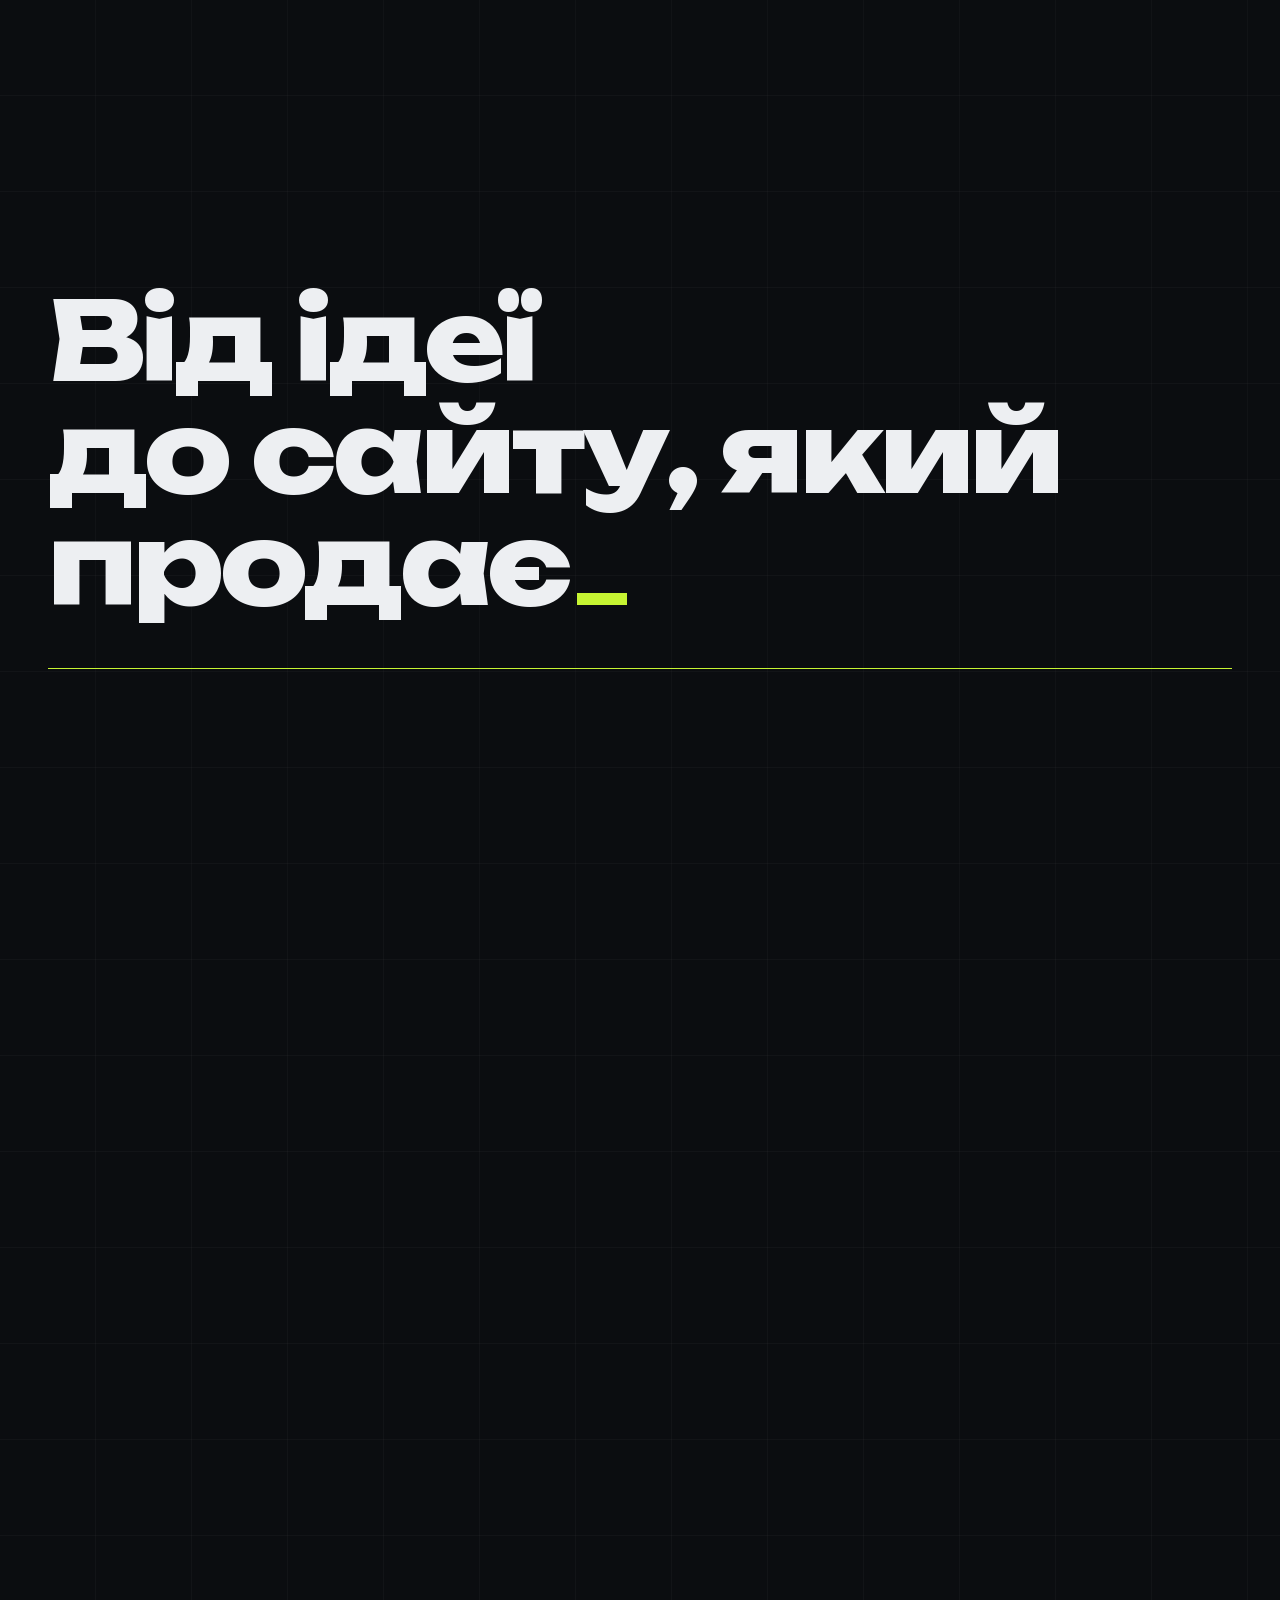
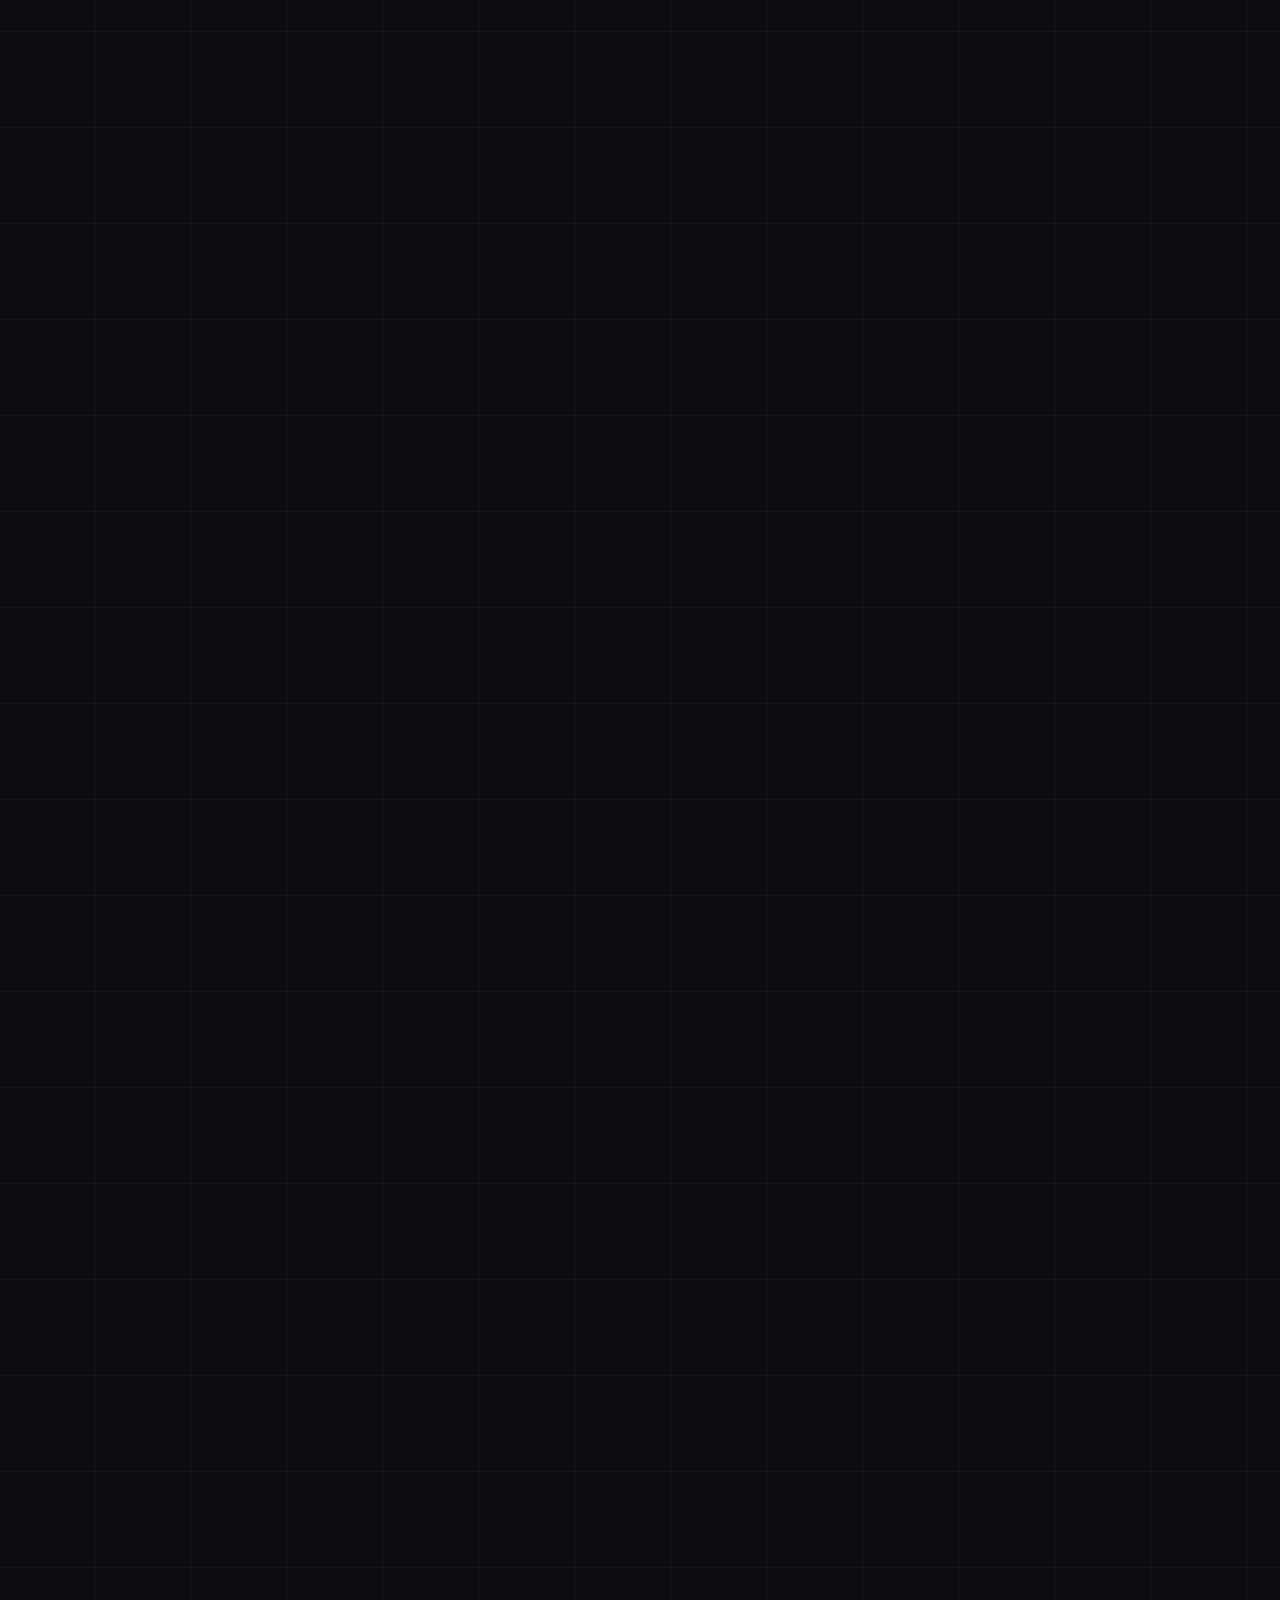
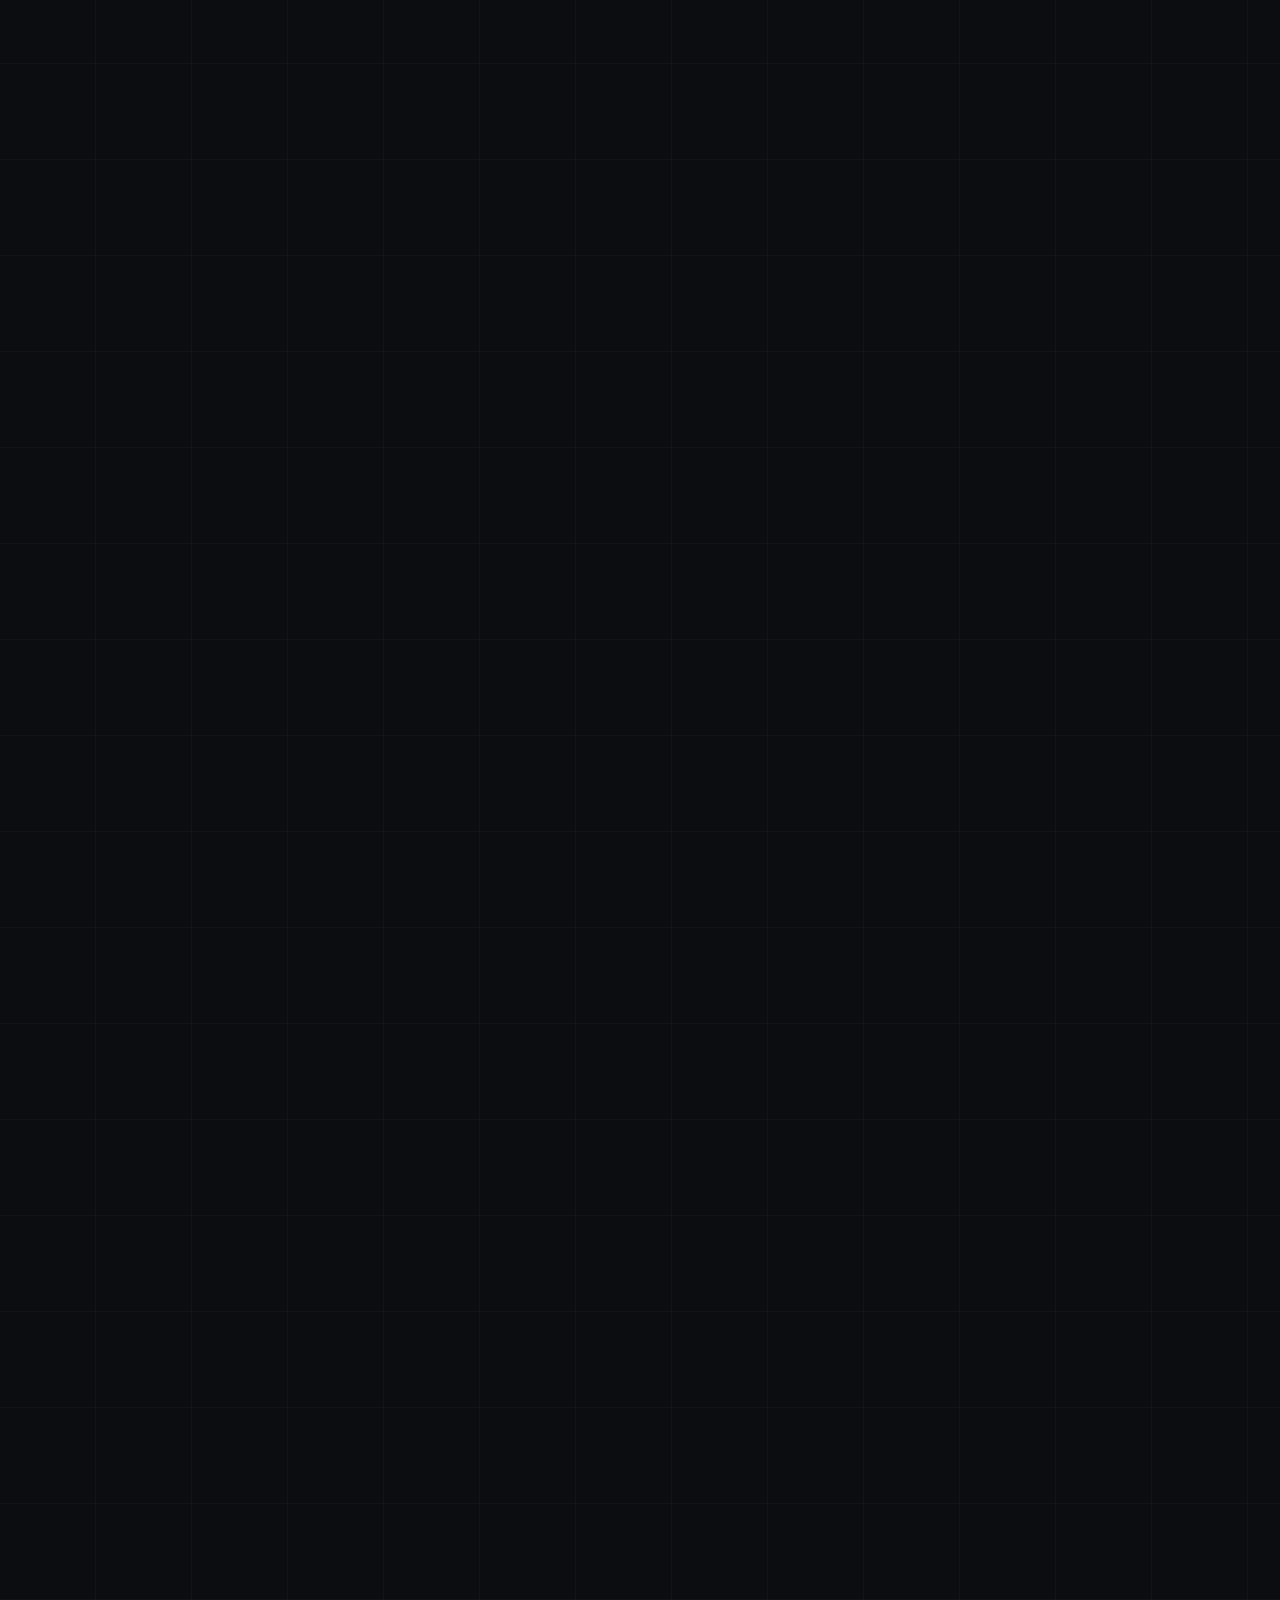
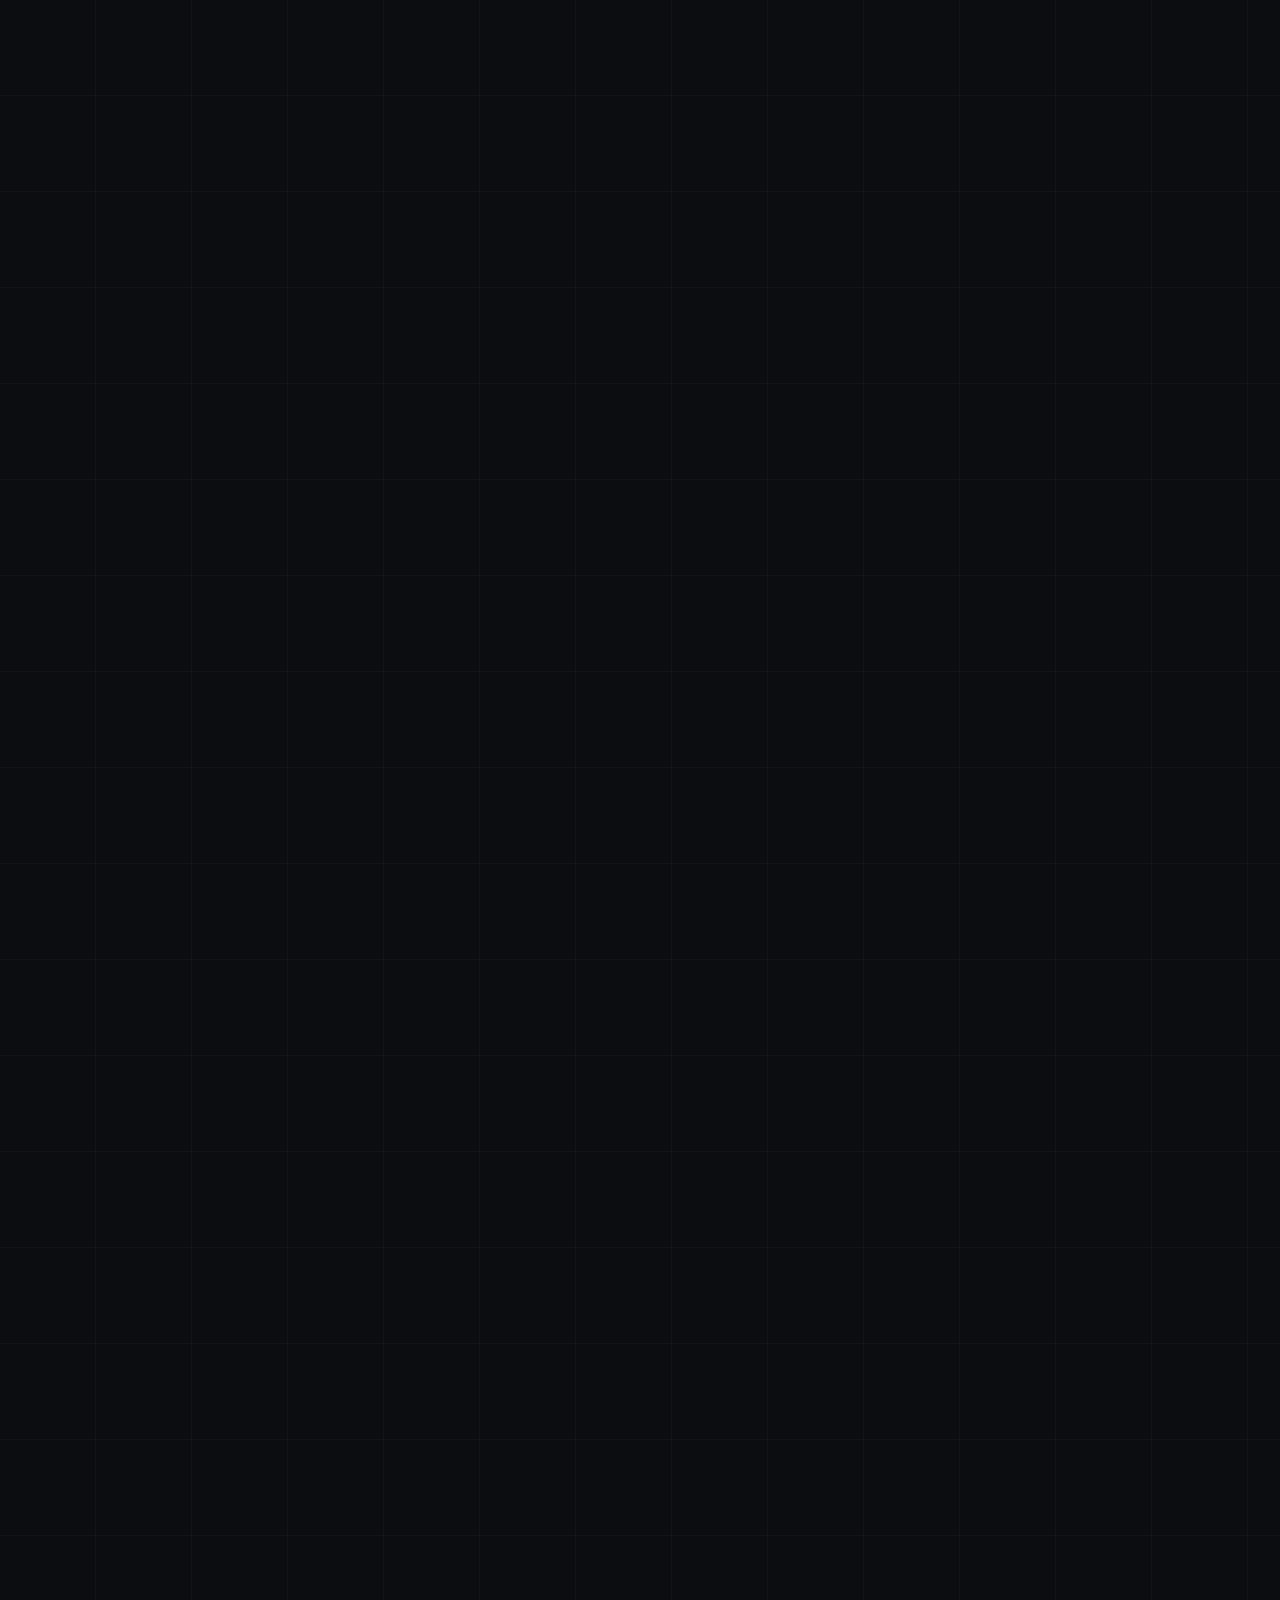
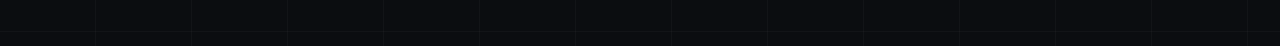
==== commit 8413f0de: "Таймлайн етапів на мобільному рівний (кружечки на лінії й по центру рядка); стрілки ↗ — SVG замість " ====
--- a/public/index.html
+++ b/public/index.html
@@ -248,7 +248,7 @@
  ]
 }
 </script>
-<link rel="stylesheet" href="css/style.css?v=20261127e">
+<link rel="stylesheet" href="css/style.css?v=20261128">
 </head>
 <body class="intro">
 
@@ -261,7 +261,7 @@
     <a href="#prices">Ціни</a>
     <a href="#faq">Питання</a>
     <a href="https://www.instagram.com/oleks_web/" target="_blank" rel="noopener" class="ig" aria-label="Instagram oleks_web"><svg viewBox="0 0 24 24" width="18" height="18" aria-hidden="true"><rect x="3" y="3" width="18" height="18" rx="5" fill="none" stroke="currentColor" stroke-width="1.8"/><circle cx="12" cy="12" r="4" fill="none" stroke="currentColor" stroke-width="1.8"/><circle cx="17.3" cy="6.7" r="1.2" fill="currentColor"/></svg></a>
-    <a href="https://t.me/LysOleksandr" data-tg="header" target="_blank" rel="noopener" class="pill pill-tg">Telegram ↗</a>
+    <a href="https://t.me/LysOleksandr" data-tg="header" target="_blank" rel="noopener" class="pill pill-tg">Telegram<svg class="arr" viewBox="0 0 12 12" aria-hidden="true"><path d="M3.5 8.5 8.5 3.5M4.5 3.5h4v4" fill="none" stroke="currentColor" stroke-width="1.6" stroke-linecap="round" stroke-linejoin="round"/></svg></a>
   </nav>
 </header>
 
@@ -295,7 +295,7 @@
           </a>
           <button class="wi-head" type="button"><span class="wi-name h3">EcoMind System</span><span class="tag">Бізнес-коучинг</span></button>
           <p class="desc">Сайт для бізнес-коуча Валентини Петрівської. Послуги, підхід і запис на консультацію — заявки приходять одразу в Telegram.</p>
-          <a class="go" href="https://petrivska.com" target="_blank" rel="noopener">petrivska.com ↗</a>
+          <a class="go" href="https://petrivska.com" target="_blank" rel="noopener">petrivska.com<svg class="arr" viewBox="0 0 12 12" aria-hidden="true"><path d="M3.5 8.5 8.5 3.5M4.5 3.5h4v4" fill="none" stroke="currentColor" stroke-width="1.6" stroke-linecap="round" stroke-linejoin="round"/></svg></a>
         </article>
         <article class="case wi" data-i="1" data-url="https://vndetail.com" data-host="vndetail.com">
           <a class="shot" href="https://vndetail.com" target="_blank" rel="noopener">
@@ -304,7 +304,7 @@
           </a>
           <button class="wi-head" type="button"><span class="wi-name h3">VN Detail</span><span class="tag">Детейлінг</span></button>
           <p class="desc">Клієнт надсилає фото авто й отримує оцінку, заявки — одразу в Telegram. Ціни й фото власник оновлює сам через адмінку.</p>
-          <a class="go" href="https://vndetail.com" target="_blank" rel="noopener">vndetail.com ↗</a>
+          <a class="go" href="https://vndetail.com" target="_blank" rel="noopener">vndetail.com<svg class="arr" viewBox="0 0 12 12" aria-hidden="true"><path d="M3.5 8.5 8.5 3.5M4.5 3.5h4v4" fill="none" stroke="currentColor" stroke-width="1.6" stroke-linecap="round" stroke-linejoin="round"/></svg></a>
         </article>
         <article class="case wi" data-i="2" data-url="https://tekhkarta.pages.dev" data-host="tekhkarta.pages.dev">
           <a class="shot" href="https://tekhkarta.pages.dev" target="_blank" rel="noopener">
@@ -313,7 +313,7 @@
           </a>
           <button class="wi-head" type="button"><span class="wi-name h3">Техкарта</span><span class="tag">Ресторанний консалтинг</span></button>
           <p class="desc">Сайт бренд-шефа, який відкриває заклади під ключ: фастфуд, кав'ярні, піцерії. Від порожнього приміщення до першого гостя — з цінами й етапами одразу на сайті.</p>
-          <a class="go" href="https://tekhkarta.pages.dev" target="_blank" rel="noopener">tekhkarta.pages.dev ↗</a>
+          <a class="go" href="https://tekhkarta.pages.dev" target="_blank" rel="noopener">tekhkarta.pages.dev<svg class="arr" viewBox="0 0 12 12" aria-hidden="true"><path d="M3.5 8.5 8.5 3.5M4.5 3.5h4v4" fill="none" stroke="currentColor" stroke-width="1.6" stroke-linecap="round" stroke-linejoin="round"/></svg></a>
         </article>
         <article class="case wi" data-i="3" data-url="https://happy-finance-site.netlify.app" data-host="happy-finance-site.netlify.app">
           <a class="shot" href="https://happy-finance-site.netlify.app" target="_blank" rel="noopener">
@@ -322,7 +322,7 @@
           </a>
           <button class="wi-head" type="button"><span class="wi-name h3">Happy Finance</span><span class="tag">Бухгалтерія</span></button>
           <p class="desc">Скрол-історія «робочий день 9:00 → 17:00» показує, від чого звільняє бухгалтерський супровід.</p>
-          <a class="go" href="https://happy-finance-site.netlify.app" target="_blank" rel="noopener">happy-finance-site.netlify.app ↗</a>
+          <a class="go" href="https://happy-finance-site.netlify.app" target="_blank" rel="noopener">happy-finance-site.netlify.app<svg class="arr" viewBox="0 0 12 12" aria-hidden="true"><path d="M3.5 8.5 8.5 3.5M4.5 3.5h4v4" fill="none" stroke="currentColor" stroke-width="1.6" stroke-linecap="round" stroke-linejoin="round"/></svg></a>
         </article>
         <article class="case wi" data-i="4" data-url="https://korona-hills.netlify.app" data-host="korona-hills.netlify.app">
           <a class="shot" href="https://korona-hills.netlify.app" target="_blank" rel="noopener">
@@ -331,21 +331,21 @@
           </a>
           <button class="wi-head" type="button"><span class="wi-name h3">Krona Hills</span><span class="tag">Нерухомість</span></button>
           <p class="desc">Лендинг ЖК у лісі, який продає не квадратні метри, а життя серед сосен. Інтерактивна мапа, калькулятор, хід будівництва.</p>
-          <a class="go" href="https://korona-hills.netlify.app" target="_blank" rel="noopener">korona-hills.netlify.app ↗</a>
+          <a class="go" href="https://korona-hills.netlify.app" target="_blank" rel="noopener">korona-hills.netlify.app<svg class="arr" viewBox="0 0 12 12" aria-hidden="true"><path d="M3.5 8.5 8.5 3.5M4.5 3.5h4v4" fill="none" stroke="currentColor" stroke-width="1.6" stroke-linecap="round" stroke-linejoin="round"/></svg></a>
         </article>
       </div>
       <div class="wprev" aria-hidden="true">
         <a class="shot" id="featShot" href="https://petrivska.com" target="_blank" rel="noopener" tabindex="-1">
           <span class="bar"><i></i><i></i><i></i><em id="wpHost">petrivska.com</em></span>
           <span class="win">
-          <img class="wp-img on" src="assets/img/cases/ecomind.jpg" srcset="assets/img/cases/ecomind-800.jpg 800w, assets/img/cases/ecomind.jpg 1600w" sizes="(max-width:700px) 84vw, 58vw" alt="" width="1600" height="1000" loading="lazy" decoding="async">
-          <img class="wp-img" src="assets/img/cases/vn-detail.jpg" srcset="assets/img/cases/vn-detail-800.jpg 800w, assets/img/cases/vn-detail.jpg 1600w" sizes="(max-width:700px) 84vw, 58vw" alt="" width="1600" height="1000" loading="lazy" decoding="async">
-          <img class="wp-img" src="assets/img/cases/tekhkarta.jpg" srcset="assets/img/cases/tekhkarta-800.jpg 800w, assets/img/cases/tekhkarta.jpg 1600w" sizes="(max-width:700px) 84vw, 58vw" alt="" width="1600" height="1000" loading="lazy" decoding="async">
-          <img class="wp-img" src="assets/img/cases/happy-finance.jpg" srcset="assets/img/cases/happy-finance-800.jpg 800w, assets/img/cases/happy-finance.jpg 1600w" sizes="(max-width:700px) 84vw, 58vw" alt="" width="1600" height="1000" loading="lazy" decoding="async">
-          <img class="wp-img" src="assets/img/cases/krona-hills.jpg" srcset="assets/img/cases/krona-hills-800.jpg 800w, assets/img/cases/krona-hills.jpg 1600w" sizes="(max-width:700px) 84vw, 58vw" alt="" width="1600" height="1000" loading="lazy" decoding="async">
+          <img class="wp-img on" data-src="assets/img/cases/ecomind.jpg" data-srcset="assets/img/cases/ecomind-800.jpg 800w, assets/img/cases/ecomind.jpg 1600w" sizes="(max-width:700px) 84vw, 58vw" alt="" width="1600" height="1000" decoding="async">
+          <img class="wp-img" data-src="assets/img/cases/vn-detail.jpg" data-srcset="assets/img/cases/vn-detail-800.jpg 800w, assets/img/cases/vn-detail.jpg 1600w" sizes="(max-width:700px) 84vw, 58vw" alt="" width="1600" height="1000" decoding="async">
+          <img class="wp-img" data-src="assets/img/cases/tekhkarta.jpg" data-srcset="assets/img/cases/tekhkarta-800.jpg 800w, assets/img/cases/tekhkarta.jpg 1600w" sizes="(max-width:700px) 84vw, 58vw" alt="" width="1600" height="1000" decoding="async">
+          <img class="wp-img" data-src="assets/img/cases/happy-finance.jpg" data-srcset="assets/img/cases/happy-finance-800.jpg 800w, assets/img/cases/happy-finance.jpg 1600w" sizes="(max-width:700px) 84vw, 58vw" alt="" width="1600" height="1000" decoding="async">
+          <img class="wp-img" data-src="assets/img/cases/krona-hills.jpg" data-srcset="assets/img/cases/krona-hills-800.jpg 800w, assets/img/cases/krona-hills.jpg 1600w" sizes="(max-width:700px) 84vw, 58vw" alt="" width="1600" height="1000" decoding="async">
           </span>
         </a>
-        <div class="wp-info"><p class="desc" id="wpDesc">Сайт для бізнес-коуча Валентини Петрівської. Послуги, підхід і запис на консультацію — заявки приходять одразу в Telegram.</p><a class="go" id="wpGo" href="https://petrivska.com" target="_blank" rel="noopener" tabindex="-1">petrivska.com ↗</a></div>
+        <div class="wp-info"><p class="desc" id="wpDesc">Сайт для бізнес-коуча Валентини Петрівської. Послуги, підхід і запис на консультацію — заявки приходять одразу в Telegram.</p><a class="go" id="wpGo" href="https://petrivska.com" target="_blank" rel="noopener" tabindex="-1">petrivska.com<svg class="arr" viewBox="0 0 12 12" aria-hidden="true"><path d="M3.5 8.5 8.5 3.5M4.5 3.5h4v4" fill="none" stroke="currentColor" stroke-width="1.6" stroke-linecap="round" stroke-linejoin="round"/></svg></a></div>
       </div>
     </div>
     <div class="dots" id="dots" aria-hidden="true"><i class="on"></i><i></i><i></i><i></i><i></i></div>
@@ -361,12 +361,12 @@
           <span class="snd" id="snd">🔊 Слухати</span>
         </button>
         <blockquote><p>«Співпраця була надзвичайно легкою й комфортною. Все було прийнято до уваги — зроблено так, як я тільки могла мріяти.»</p></blockquote>
-        <figcaption><b>Валентина Петрівська</b><span>бізнес-коуч, засновниця EcoMind System</span><a class="go" href="https://petrivska.com" target="_blank" rel="noopener">petrivska.com ↗</a></figcaption>
+        <figcaption><b>Валентина Петрівська</b><span>бізнес-коуч, засновниця EcoMind System</span><a class="go" href="https://petrivska.com" target="_blank" rel="noopener">petrivska.com<svg class="arr" viewBox="0 0 12 12" aria-hidden="true"><path d="M3.5 8.5 8.5 3.5M4.5 3.5h4v4" fill="none" stroke="currentColor" stroke-width="1.6" stroke-linecap="round" stroke-linejoin="round"/></svg></a></figcaption>
       </figure>
       <figure class="rv">
         <span class="rv-ava"><img src="assets/img/vn-detail-logo.jpg" alt="Логотип VN Detail" width="148" height="148" loading="lazy"></span>
         <blockquote><p>«Все супер! Роботу виконано швидко й чітко, враховано всі деталі, завжди на зв'язку. Гарний підхід до роботи.»</p></blockquote>
-        <figcaption><b>VN Detail</b><span>детейлінг-студія, Вінниця</span><a class="go" href="https://vndetail.com" target="_blank" rel="noopener">vndetail.com ↗</a></figcaption>
+        <figcaption><b>VN Detail</b><span>детейлінг-студія, Вінниця</span><a class="go" href="https://vndetail.com" target="_blank" rel="noopener">vndetail.com<svg class="arr" viewBox="0 0 12 12" aria-hidden="true"><path d="M3.5 8.5 8.5 3.5M4.5 3.5h4v4" fill="none" stroke="currentColor" stroke-width="1.6" stroke-linecap="round" stroke-linejoin="round"/></svg></a></figcaption>
       </figure>
     </div>
   </section>
@@ -398,7 +398,7 @@
     </ol>
     <div class="flow-cta">
       <p>Перший крок — 5 хвилин і ні до чого не зобов'язує. Прототип ви побачите ще до оплати.</p>
-      <a href="https://t.me/LysOleksandr" data-tg="process" target="_blank" rel="noopener" class="btn-line">Почати з кроку 01 ↗</a>
+      <a href="https://t.me/LysOleksandr" data-tg="process" target="_blank" rel="noopener" class="btn-line">Почати з кроку 01<svg class="arr" viewBox="0 0 12 12" aria-hidden="true"><path d="M3.5 8.5 8.5 3.5M4.5 3.5h4v4" fill="none" stroke="currentColor" stroke-width="1.6" stroke-linecap="round" stroke-linejoin="round"/></svg></a>
     </div>
   </section>
 
@@ -429,7 +429,7 @@
             <span class="o-d">Каталог, кошик, онлайн-оплата і Нова Пошта. Товари додаєте самі через адмінку.</span>
           </button>
         </div>
-        <p class="c-help">Не знаєте, що обрати? <a href="https://t.me/LysOleksandr" data-tg="help" target="_blank" rel="noopener">Напишіть, чим займаєтесь, — пораджу формат і не продам зайвого ↗</a></p>
+        <p class="c-help">Не знаєте, що обрати? <a href="https://t.me/LysOleksandr" data-tg="help" target="_blank" rel="noopener">Напишіть, чим займаєтесь, — пораджу формат і не продам зайвого<svg class="arr" viewBox="0 0 12 12" aria-hidden="true"><path d="M3.5 8.5 8.5 3.5M4.5 3.5h4v4" fill="none" stroke="currentColor" stroke-width="1.6" stroke-linecap="round" stroke-linejoin="round"/></svg></a></p>
         <p class="c-label">Додатково</p>
         <div class="adds">
           <button class="tog" type="button" aria-pressed="false" data-add="bot">
@@ -487,7 +487,7 @@
       <div class="faq-cta">
         <p class="fc-t">Не знайшли відповіді?</p>
         <p class="fc-d">Напишіть у Telegram — відповідаю швидко й по суті.</p>
-        <a href="https://t.me/LysOleksandr" data-tg="faq" target="_blank" rel="noopener" class="btn-line">Поставити питання ↗</a>
+        <a href="https://t.me/LysOleksandr" data-tg="faq" target="_blank" rel="noopener" class="btn-line">Поставити питання<svg class="arr" viewBox="0 0 12 12" aria-hidden="true"><path d="M3.5 8.5 8.5 3.5M4.5 3.5h4v4" fill="none" stroke="currentColor" stroke-width="1.6" stroke-linecap="round" stroke-linejoin="round"/></svg></a>
       </div>
       <div class="chat" id="chat" aria-hidden="true">
         <span class="bub">А скільки коштує лендинг?</span>
@@ -534,7 +534,7 @@
 
     <div class="f-grid">
       <div class="f-tg">
-        <a href="https://t.me/LysOleksandr" data-tg="final" target="_blank" rel="noopener" class="btn btn-xl">Написати в Telegram ↗</a>
+        <a href="https://t.me/LysOleksandr" data-tg="final" target="_blank" rel="noopener" class="btn btn-xl">Написати в Telegram<svg class="arr" viewBox="0 0 12 12" aria-hidden="true"><path d="M3.5 8.5 8.5 3.5M4.5 3.5h4v4" fill="none" stroke="currentColor" stroke-width="1.6" stroke-linecap="round" stroke-linejoin="round"/></svg></a>
         <p class="f-handle">@LysOleksandr · зазвичай відповідаю протягом дня</p>
       </div>
 
@@ -573,6 +573,6 @@
 
 <svg class="thread" id="thread" aria-hidden="true"><path id="path"/><path id="path2"/></svg>
 
-<script src="js/main.js?v=20261127e"></script>
+<script src="js/main.js?v=20261128"></script>
 </body>
 </html>
--- a/public/css/style.css
+++ b/public/css/style.css
@@ -38,6 +38,7 @@
 @keyframes blink{50%{opacity:0}}
 
 /* ================= типографіка ================= */
+.arr{display:inline-block;width:.78em;height:.78em;margin-left:.3em;vertical-align:-.04em;flex:none}
 .vh{position:absolute!important;width:1px;height:1px;padding:0;margin:-1px;overflow:hidden;clip:rect(0 0 0 0);white-space:nowrap;border:0}
 .h1{font-family:var(--f-head);font-weight:800;letter-spacing:-.035em;line-height:1.02}
 .h1{font-size:clamp(48px,8.6vw,138px)}
@@ -173,9 +174,10 @@
 .wi-head::before{content:"";position:absolute;left:2px;top:50%;width:12px;height:12px;margin-top:-6px;border-radius:50%;background:var(--lime);transform:scale(0);transition:transform .45s var(--out)}
 .wi.on .wi-head::before{transform:scale(1)}
 .wprev .win{position:relative}
-.wprev .win .wp-img{position:absolute;inset:0;clip-path:inset(0 0 100% 0);transform:scale(1.06);transition:clip-path .75s cubic-bezier(.7,0,.2,1),transform 1.2s var(--out)}
+.wprev .win{background:#0B0D10}
+.wprev .win .wp-img{position:absolute;inset:0;clip-path:inset(100% 0 0 0);transform:scale(1.08);transition:clip-path .7s cubic-bezier(.7,0,.2,1),transform 1.1s var(--out)}
 .wprev .win .wp-img.on{clip-path:inset(0);transform:none;z-index:2}
-.wprev .win .wp-img.was{clip-path:inset(0);transform:none;z-index:1;transition:none}
+.wprev .win .wp-img.was{clip-path:inset(0);transform:scale(.96);opacity:.35;z-index:1;transition:transform .8s var(--out),opacity .8s var(--out)}
 .wprev .shot:hover .wp-img.on{transform:scale(1.02)}
 .wp-info{display:flex;align-items:flex-start;justify-content:space-between;gap:24px;margin-top:22px;min-height:3.4em}
 .wp-info .desc{margin-top:0;transition:opacity .25s}
@@ -420,10 +422,10 @@
   .flow{position:relative;grid-template-columns:1fr;gap:0;margin-top:28px;padding-left:28px}
   .fs{padding:0 0 20px;border:0;border-radius:0;background:none;transform:translateX(-10px)}
   .fs:last-child{padding-bottom:0;border:0}
-  .fs::before{content:"";position:absolute;left:-28px;top:4px;width:12px;height:12px;border-radius:50%;background:var(--bg);border:2px solid var(--line);transition:border-color .35s,background .35s}
+  .fs::before{content:"";position:absolute;z-index:2;box-sizing:border-box;left:-28px;top:8px;width:14px;height:14px;border-radius:50%;background:var(--bg);border:2px solid var(--line);transition:border-color .35s,background .35s,box-shadow .35s}
   .flow.in .fs::before{border-color:var(--lime)}
-  .flow.in .fs:last-child::before{background:var(--lime)}
-  .fs:not(:last-child)::after{content:"";position:absolute;left:-23px;top:16px;bottom:-4px;width:2px;border-radius:2px;background:var(--line);transition:background .4s}
+  .flow.in .fs:last-child::before{background:var(--lime);box-shadow:0 0 0 4px rgba(198,244,50,.15)}
+  .fs:not(:last-child)::after{content:"";position:absolute;z-index:1;left:-22px;top:15px;bottom:-15px;width:2px;background:var(--line);transition:background .4s}
   .flow.in .fs:not(:last-child)::after{background:var(--lime)}
   .flow.in .fs:nth-child(2)::before,.flow.in .fs:nth-child(2)::after{transition-delay:.12s}
   .flow.in .fs:nth-child(3)::before,.flow.in .fs:nth-child(3)::after{transition-delay:.24s}
